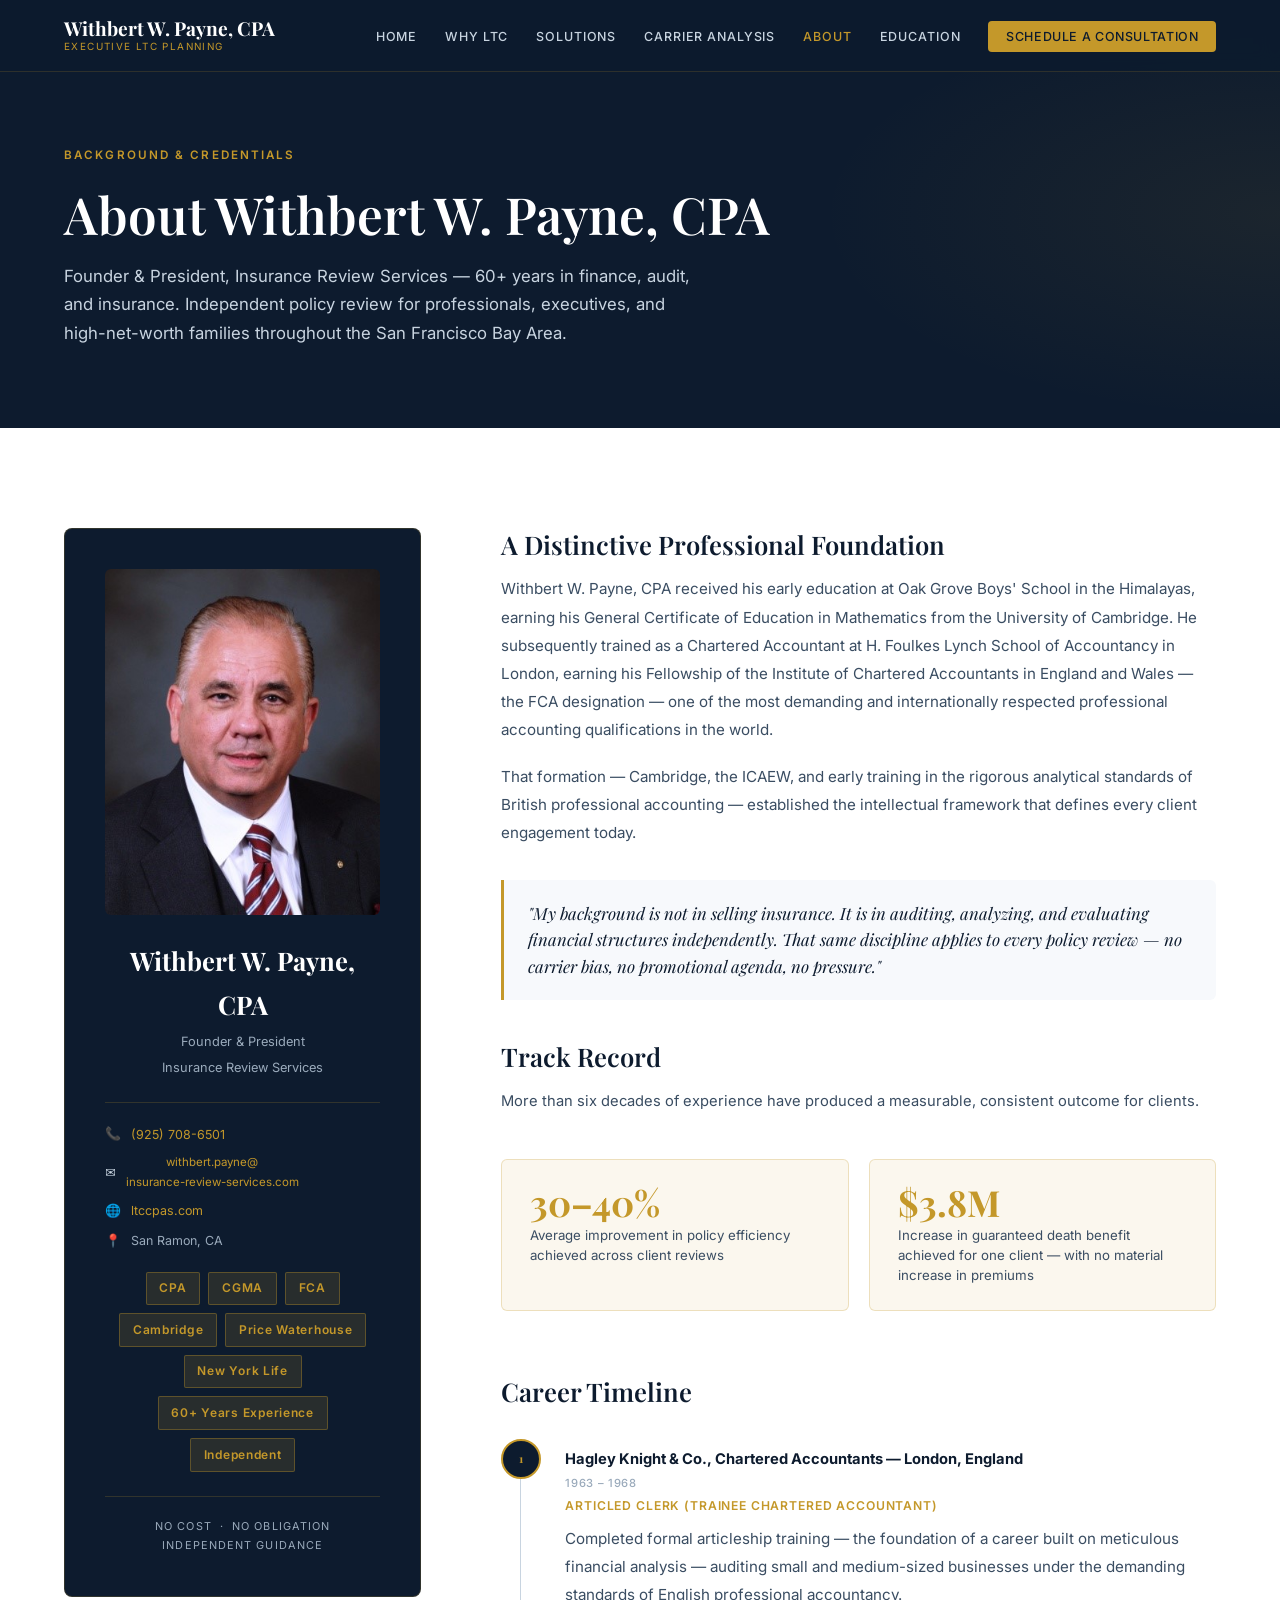
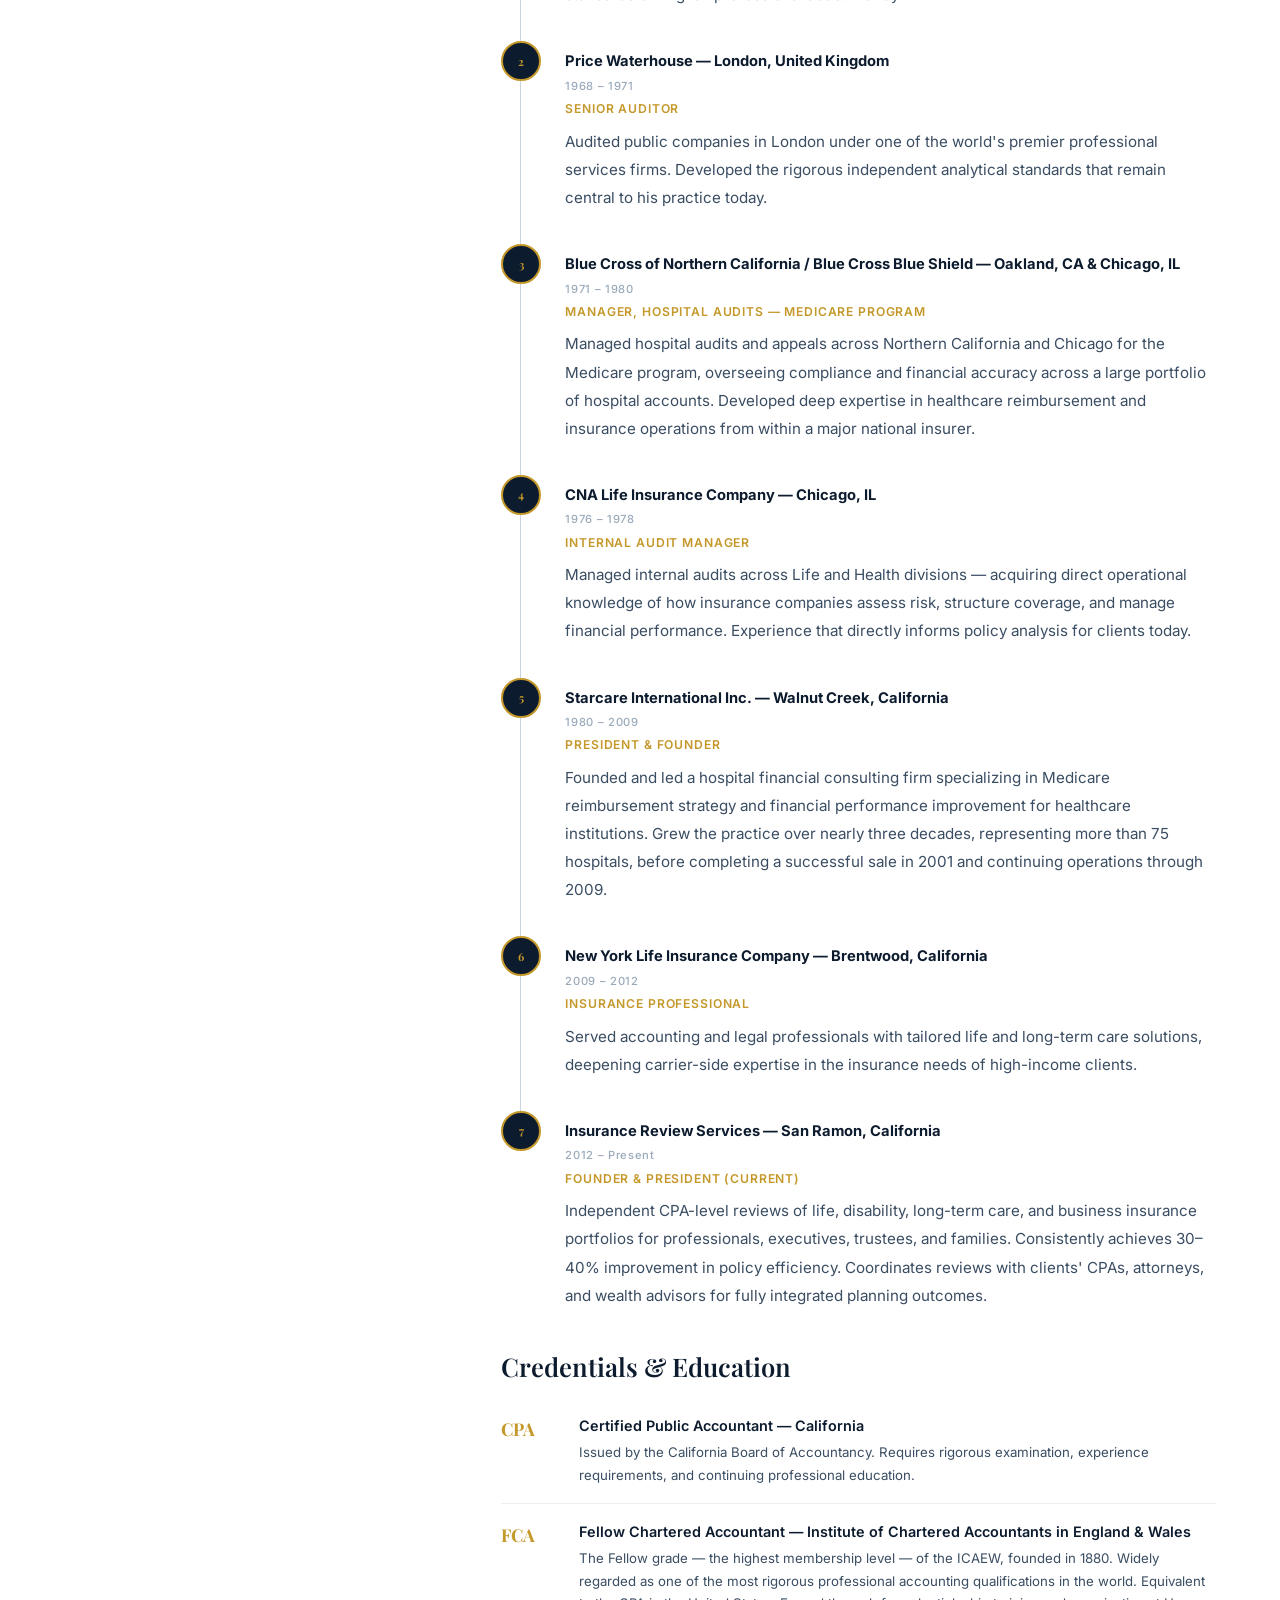
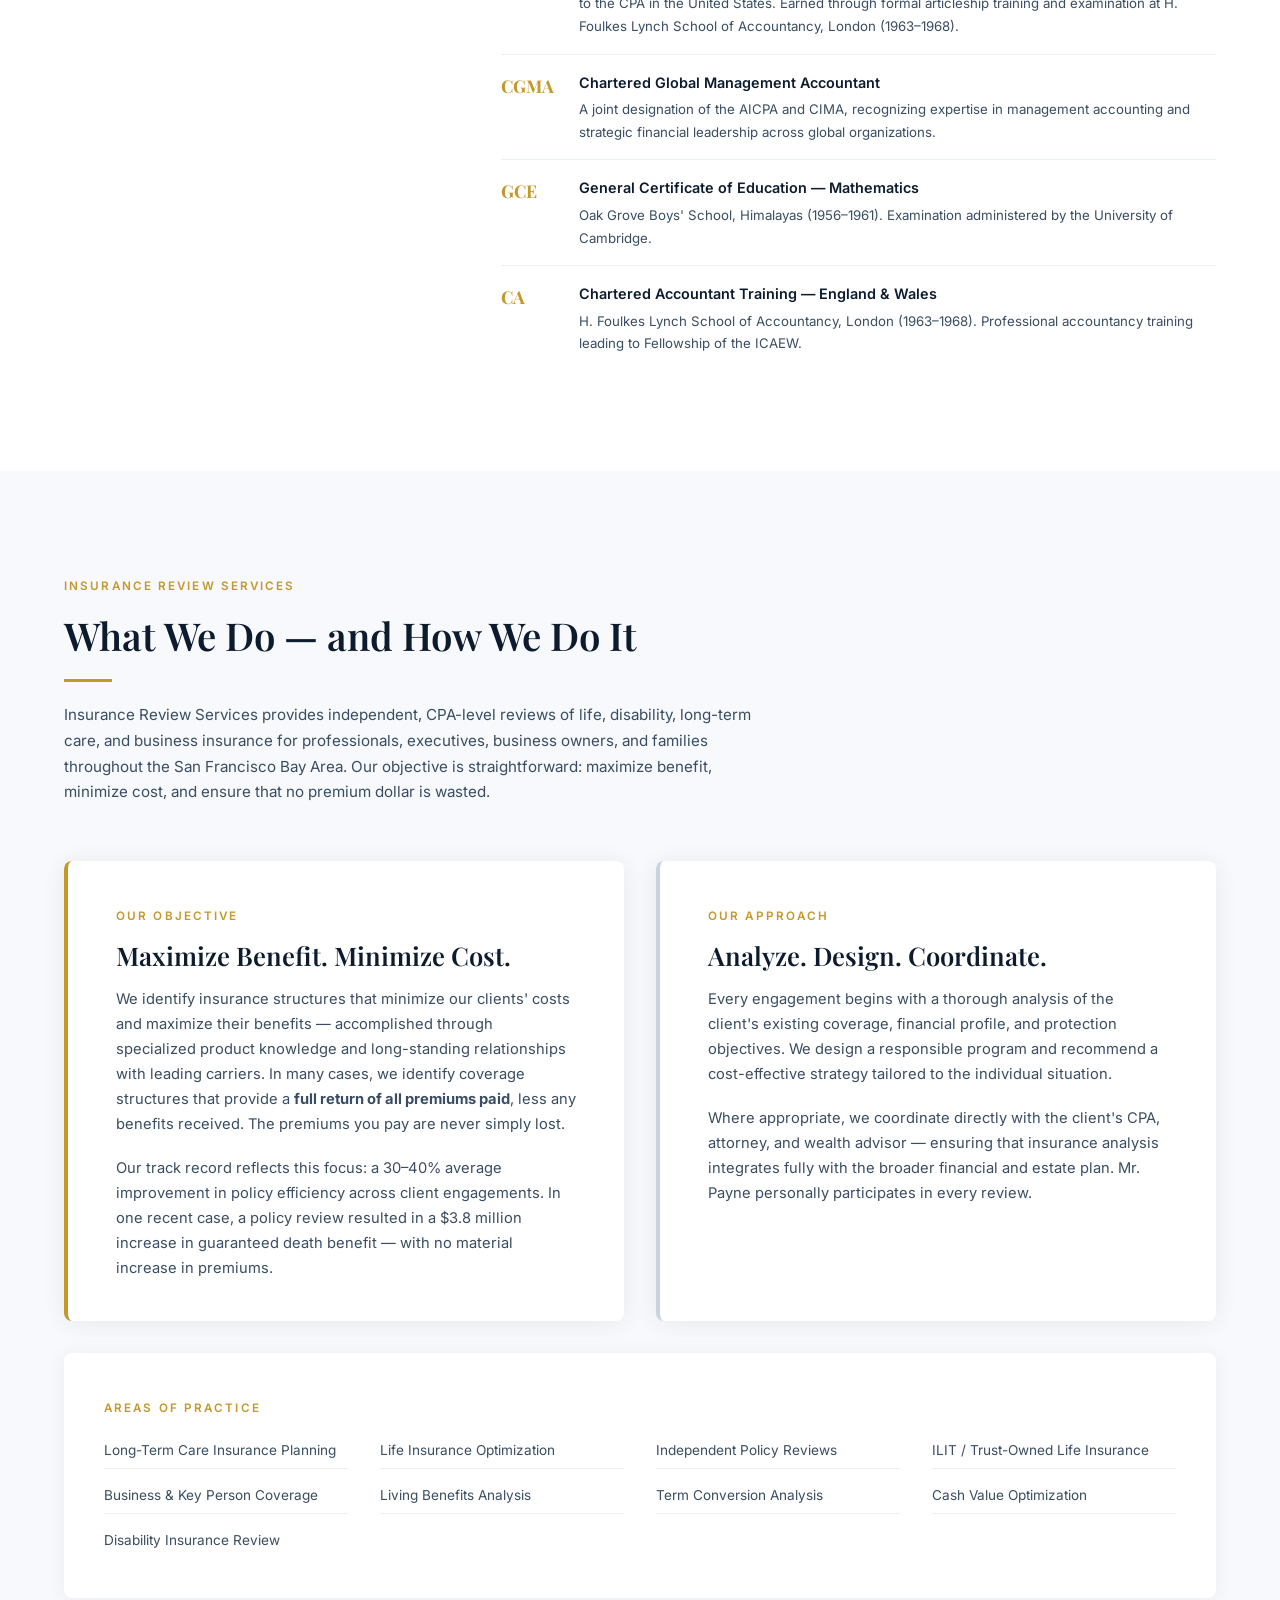
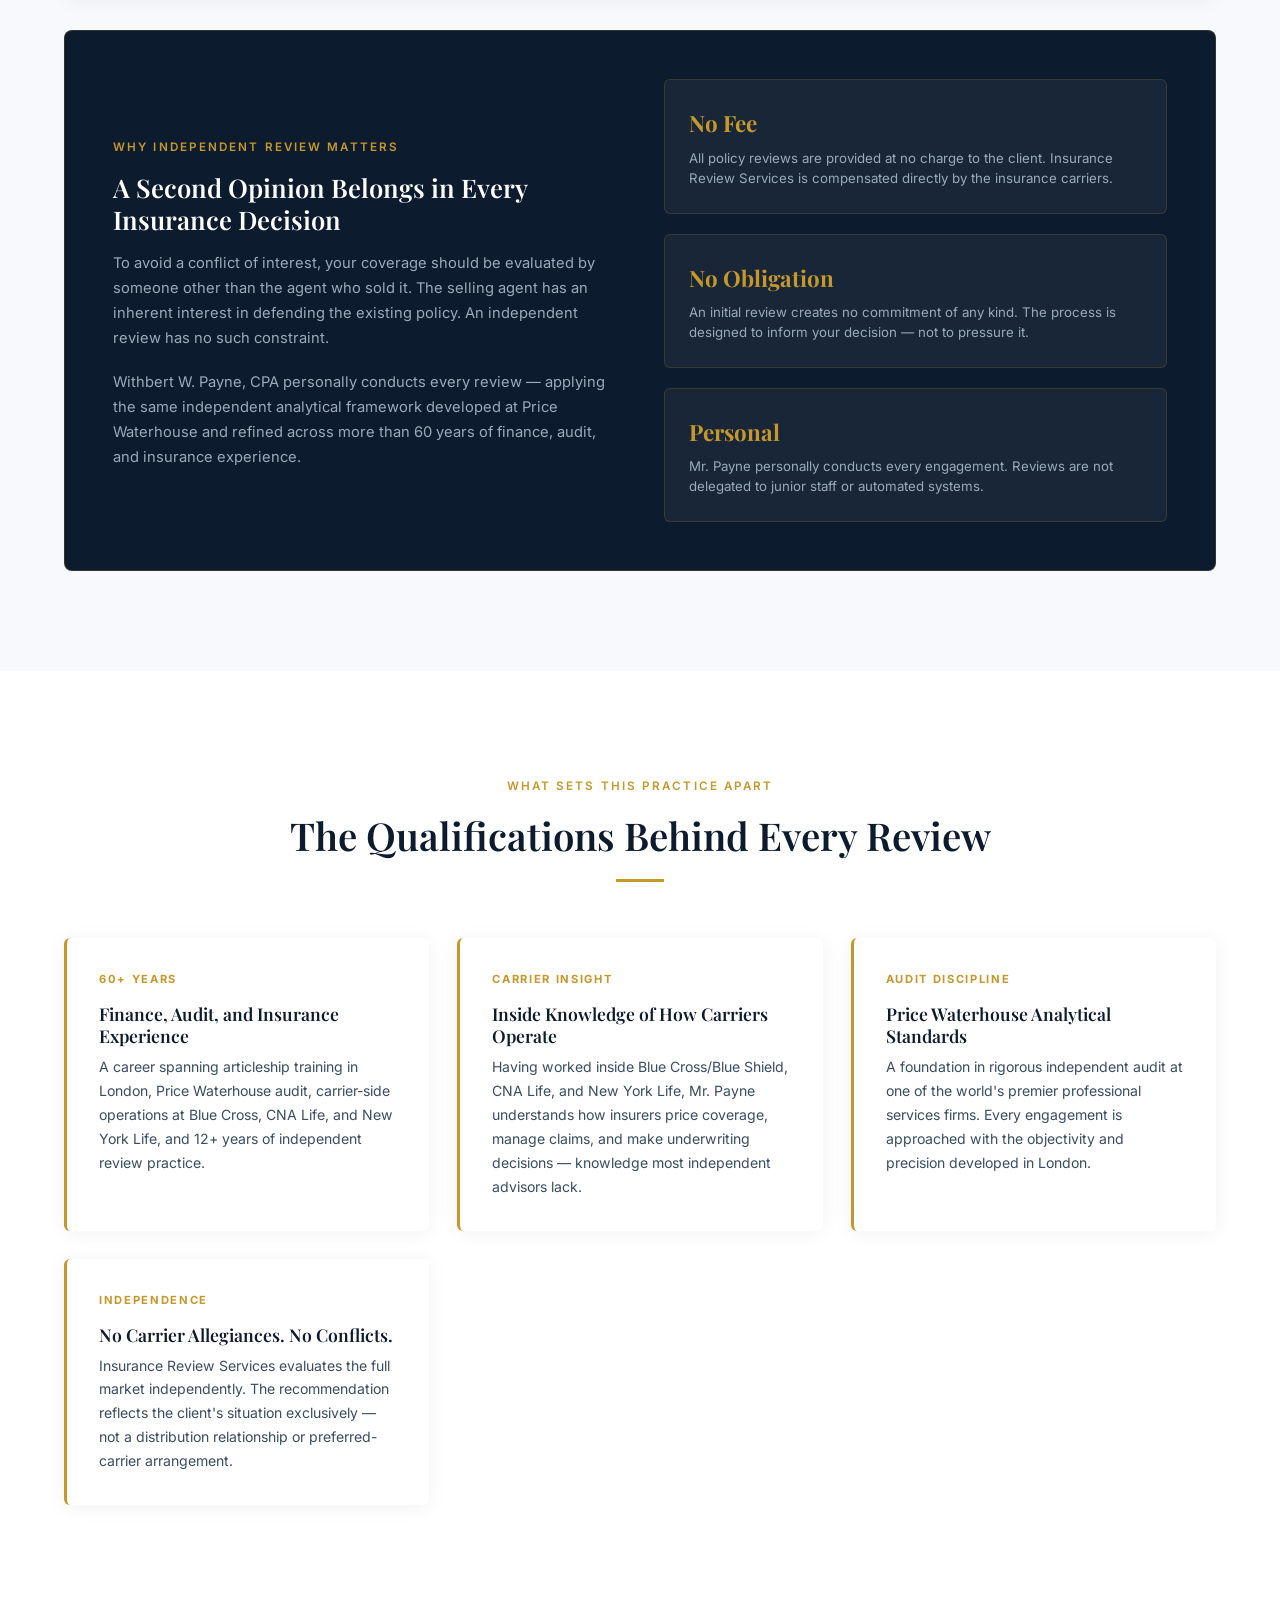
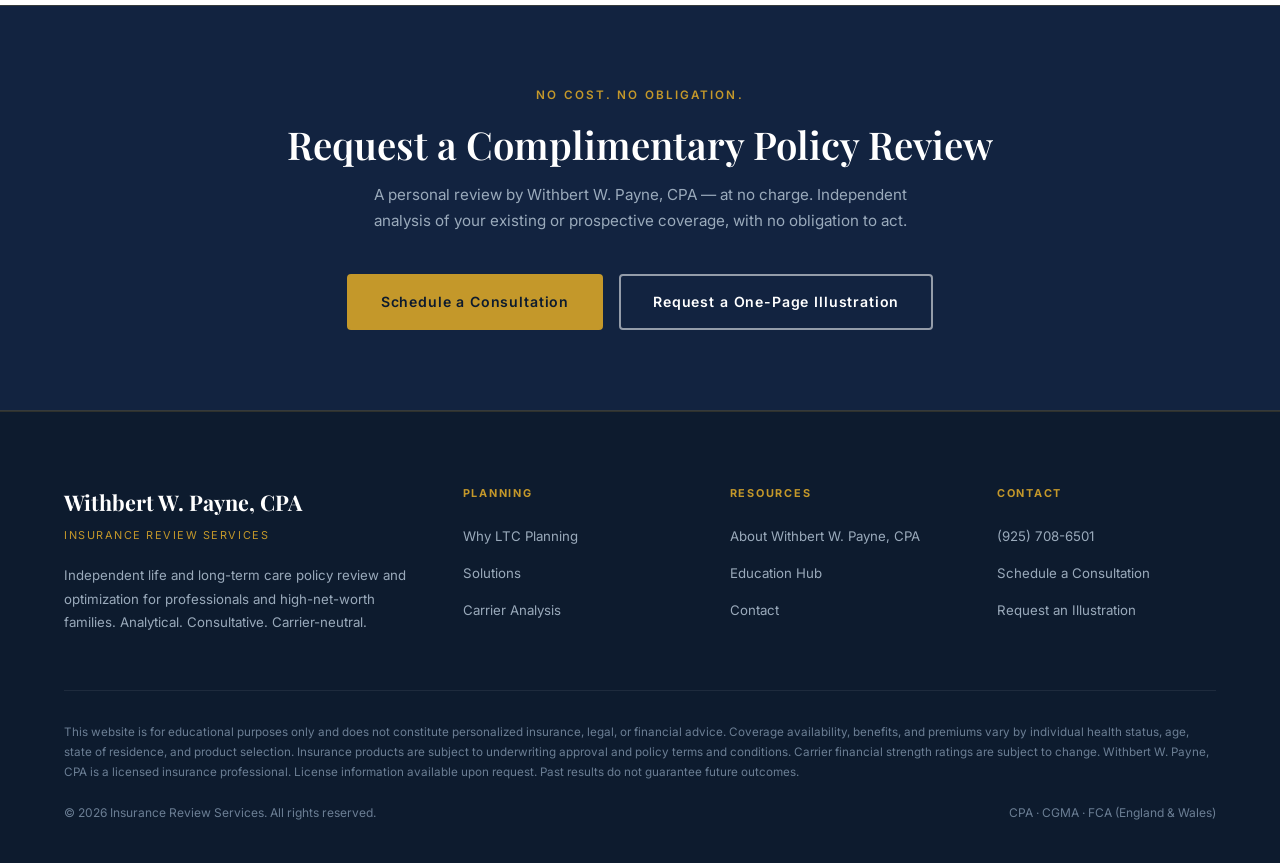
==== about.html @ c283631d "Expand About page with full career details, track record, and contact info Adds: Hagley Knight artic" ====
<!DOCTYPE html>
<html lang="en">
<head>
  <meta charset="UTF-8">
  <meta name="viewport" content="width=device-width, initial-scale=1.0">
  <title>About Withbert W. Payne, CPA | Insurance Review Services</title>
  <meta name="description" content="60+ years in finance, audit, and insurance. CPA, FCA, CGMA. Founder of Insurance Review Services — independent LTC and life insurance analysis for professionals and high-net-worth families in the San Francisco Bay Area.">
  <link rel="stylesheet" href="css/style.css">
  <style>
    .timeline { display: flex; flex-direction: column; gap: 0; margin: 2rem 0; }
    .timeline-item {
      display: flex;
      gap: 1.5rem;
      padding-bottom: 2rem;
      position: relative;
    }
    .timeline-item:last-child { padding-bottom: 0; }
    .timeline-item::before {
      content: '';
      position: absolute;
      left: 19px;
      top: 40px;
      bottom: 0;
      width: 1px;
      background: var(--silver-light);
    }
    .timeline-item:last-child::before { display: none; }
    .timeline-dot {
      width: 40px;
      height: 40px;
      border-radius: 50%;
      background: var(--navy-deep);
      border: 2px solid var(--gold);
      display: flex;
      align-items: center;
      justify-content: center;
      flex-shrink: 0;
      font-size: 0.7rem;
      font-weight: 700;
      color: var(--gold);
      font-family: 'Playfair Display', serif;
    }
    .timeline-body { padding-top: 0.5rem; flex: 1; }
    .timeline-org {
      font-weight: 700;
      color: var(--navy-deep);
      font-size: 0.92rem;
      margin-bottom: 0.15rem;
    }
    .timeline-dates {
      font-size: 0.7rem;
      color: var(--silver);
      font-weight: 500;
      letter-spacing: 0.06em;
      margin-bottom: 0.2rem;
    }
    .timeline-role {
      font-size: 0.76rem;
      color: var(--gold);
      font-weight: 600;
      letter-spacing: 0.07em;
      text-transform: uppercase;
      margin-bottom: 0.5rem;
    }
    .timeline-desc { font-size: 0.87rem; color: var(--text-mid); line-height: 1.65; margin: 0; }
    .service-block {
      background: var(--white);
      border-radius: 8px;
      padding: 2.5rem 3rem;
      box-shadow: 0 2px 24px rgba(13,27,46,0.07);
      border-left: 4px solid var(--gold);
    }
    .service-block h3 { margin-bottom: 1rem; }
    .service-block p { font-size: 0.92rem; color: var(--text-mid); }
    .contact-item {
      display: flex;
      align-items: center;
      gap: 0.625rem;
      font-size: 0.78rem;
      color: var(--silver-light);
      margin-bottom: 0.5rem;
    }
    .contact-item a { color: var(--gold); transition: color 0.2s; }
    .contact-item a:hover { color: var(--gold-light); }
    .contact-item-icon { font-size: 0.8rem; flex-shrink: 0; }
    .proof-block {
      background: rgba(196,152,42,0.08);
      border: 1px solid rgba(196,152,42,0.25);
      border-radius: 6px;
      padding: 1.5rem 1.75rem;
      margin: 1.5rem 0;
    }
    .proof-block__number {
      font-family: 'Playfair Display', serif;
      font-size: 2.25rem;
      font-weight: 700;
      color: var(--gold);
      line-height: 1;
      margin-bottom: 0.35rem;
    }
    .proof-block__label {
      font-size: 0.83rem;
      color: var(--text-mid);
      line-height: 1.5;
    }
  </style>
</head>
<body>

<nav class="nav">
  <a href="index.html" class="nav__brand">
    <span class="nav__name">Withbert W. Payne, CPA</span>
    <span class="nav__tagline">Executive LTC Planning</span>
  </a>
  <ul class="nav__links">
    <li><a href="index.html">Home</a></li>
    <li><a href="why-ltc.html">Why LTC</a></li>
    <li><a href="solutions.html">Solutions</a></li>
    <li><a href="carrier-comparison.html">Carrier Analysis</a></li>
    <li><a href="about.html">About</a></li>
    <li><a href="education.html">Education</a></li>
    <li><a href="contact.html" class="nav__cta">Schedule a Consultation</a></li>
  </ul>
  <button class="nav__toggle" aria-label="Open menu">
    <span></span><span></span><span></span>
  </button>
</nav>

<section class="page-hero">
  <div class="container">
    <div class="eyebrow">Background &amp; Credentials</div>
    <h1>About Withbert W. Payne, CPA</h1>
    <p>Founder &amp; President, Insurance Review Services — 60+ years in finance, audit, and insurance. Independent policy review for professionals, executives, and high-net-worth families throughout the San Francisco Bay Area.</p>
  </div>
</section>

<!-- MAIN BIO SECTION -->
<section class="section">
  <div class="container">
    <div class="about-grid">

      <!-- Sidebar -->
      <div class="about-sidebar">
        <div class="about-sidebar__card">
          <img src="images/bert-payne.jpg" alt="Withbert W. Payne, CPA" style="width:100%;border-radius:6px;margin-bottom:1.5rem;display:block;">
          <div class="about-sidebar__name">Withbert W. Payne, CPA</div>
          <div class="about-sidebar__title" style="margin-bottom:0.25rem;">Founder &amp; President</div>
          <div class="about-sidebar__title" style="margin-bottom:1.5rem;">Insurance Review Services</div>

          <div style="border-top:1px solid rgba(196,152,42,0.2);padding-top:1.25rem;margin-bottom:1.25rem;">
            <div class="contact-item">
              <span class="contact-item-icon">&#128222;</span>
              <a href="tel:9257086501">(925) 708-6501</a>
            </div>
            <div class="contact-item">
              <span class="contact-item-icon">&#9993;</span>
              <a href="mailto:withbert.payne@insurance-review-services.com" style="font-size:0.72rem;">withbert.payne@<br>insurance-review-services.com</a>
            </div>
            <div class="contact-item">
              <span class="contact-item-icon">&#127760;</span>
              <a href="http://www.ltccpas.com" target="_blank" rel="noopener">ltccpas.com</a>
            </div>
            <div class="contact-item">
              <span class="contact-item-icon">&#128205;</span>
              <span style="color:var(--silver);">San Ramon, CA</span>
            </div>
          </div>

          <div class="cred-tags">
            <span class="cred-tag">CPA</span>
            <span class="cred-tag">CGMA</span>
            <span class="cred-tag">FCA</span>
            <span class="cred-tag">Cambridge</span>
            <span class="cred-tag">Price Waterhouse</span>
            <span class="cred-tag">New York Life</span>
            <span class="cred-tag">60+ Years Experience</span>
            <span class="cred-tag">Independent</span>
          </div>

          <div style="border-top:1px solid rgba(196,152,42,0.2);margin-top:1.5rem;padding-top:1.25rem;text-align:center;">
            <div style="font-size:0.68rem;letter-spacing:0.1em;text-transform:uppercase;color:var(--silver);line-height:1.8;">
              No Cost &nbsp;&middot;&nbsp; No Obligation<br>Independent Guidance
            </div>
          </div>
        </div>
      </div>

      <!-- Main Content -->
      <div class="about-content">

        <h3>A Distinctive Professional Foundation</h3>
        <p>
          Withbert W. Payne, CPA received his early education at Oak Grove Boys' School in the Himalayas, earning his General Certificate of Education in Mathematics from the University of Cambridge. He subsequently trained as a Chartered Accountant at H. Foulkes Lynch School of Accountancy in London, earning his Fellowship of the Institute of Chartered Accountants in England and Wales — the FCA designation — one of the most demanding and internationally respected professional accounting qualifications in the world.
        </p>
        <p>
          That formation — Cambridge, the ICAEW, and early training in the rigorous analytical standards of British professional accounting — established the intellectual framework that defines every client engagement today.
        </p>

        <div class="about-highlight">
          "My background is not in selling insurance. It is in auditing, analyzing, and evaluating financial structures independently. That same discipline applies to every policy review — no carrier bias, no promotional agenda, no pressure."
        </div>

        <h3 style="margin-top:2.5rem;">Track Record</h3>
        <p style="color:var(--text-mid);font-size:0.92rem;">More than six decades of experience have produced a measurable, consistent outcome for clients.</p>
        <div style="display:grid;grid-template-columns:1fr 1fr;gap:1.25rem;margin:1.25rem 0 2rem;">
          <div class="proof-block">
            <div class="proof-block__number">30–40%</div>
            <div class="proof-block__label">Average improvement in policy efficiency achieved across client reviews</div>
          </div>
          <div class="proof-block">
            <div class="proof-block__number">$3.8M</div>
            <div class="proof-block__label">Increase in guaranteed death benefit achieved for one client — with no material increase in premiums</div>
          </div>
        </div>

        <h3>Career Timeline</h3>
        <div class="timeline">

          <div class="timeline-item">
            <div class="timeline-dot">1</div>
            <div class="timeline-body">
              <div class="timeline-org">Hagley Knight &amp; Co., Chartered Accountants — London, England</div>
              <div class="timeline-dates">1963 – 1968</div>
              <div class="timeline-role">Articled Clerk (Trainee Chartered Accountant)</div>
              <p class="timeline-desc">Completed formal articleship training — the foundation of a career built on meticulous financial analysis — auditing small and medium-sized businesses under the demanding standards of English professional accountancy.</p>
            </div>
          </div>

          <div class="timeline-item">
            <div class="timeline-dot">2</div>
            <div class="timeline-body">
              <div class="timeline-org">Price Waterhouse — London, United Kingdom</div>
              <div class="timeline-dates">1968 – 1971</div>
              <div class="timeline-role">Senior Auditor</div>
              <p class="timeline-desc">Audited public companies in London under one of the world's premier professional services firms. Developed the rigorous independent analytical standards that remain central to his practice today.</p>
            </div>
          </div>

          <div class="timeline-item">
            <div class="timeline-dot">3</div>
            <div class="timeline-body">
              <div class="timeline-org">Blue Cross of Northern California / Blue Cross Blue Shield — Oakland, CA &amp; Chicago, IL</div>
              <div class="timeline-dates">1971 – 1980</div>
              <div class="timeline-role">Manager, Hospital Audits — Medicare Program</div>
              <p class="timeline-desc">Managed hospital audits and appeals across Northern California and Chicago for the Medicare program, overseeing compliance and financial accuracy across a large portfolio of hospital accounts. Developed deep expertise in healthcare reimbursement and insurance operations from within a major national insurer.</p>
            </div>
          </div>

          <div class="timeline-item">
            <div class="timeline-dot">4</div>
            <div class="timeline-body">
              <div class="timeline-org">CNA Life Insurance Company — Chicago, IL</div>
              <div class="timeline-dates">1976 – 1978</div>
              <div class="timeline-role">Internal Audit Manager</div>
              <p class="timeline-desc">Managed internal audits across Life and Health divisions — acquiring direct operational knowledge of how insurance companies assess risk, structure coverage, and manage financial performance. Experience that directly informs policy analysis for clients today.</p>
            </div>
          </div>

          <div class="timeline-item">
            <div class="timeline-dot">5</div>
            <div class="timeline-body">
              <div class="timeline-org">Starcare International Inc. — Walnut Creek, California</div>
              <div class="timeline-dates">1980 – 2009</div>
              <div class="timeline-role">President &amp; Founder</div>
              <p class="timeline-desc">Founded and led a hospital financial consulting firm specializing in Medicare reimbursement strategy and financial performance improvement for healthcare institutions. Grew the practice over nearly three decades, representing more than 75 hospitals, before completing a successful sale in 2001 and continuing operations through 2009.</p>
            </div>
          </div>

          <div class="timeline-item">
            <div class="timeline-dot">6</div>
            <div class="timeline-body">
              <div class="timeline-org">New York Life Insurance Company — Brentwood, California</div>
              <div class="timeline-dates">2009 – 2012</div>
              <div class="timeline-role">Insurance Professional</div>
              <p class="timeline-desc">Served accounting and legal professionals with tailored life and long-term care solutions, deepening carrier-side expertise in the insurance needs of high-income clients.</p>
            </div>
          </div>

          <div class="timeline-item">
            <div class="timeline-dot">7</div>
            <div class="timeline-body">
              <div class="timeline-org">Insurance Review Services — San Ramon, California</div>
              <div class="timeline-dates">2012 – Present</div>
              <div class="timeline-role">Founder &amp; President (Current)</div>
              <p class="timeline-desc">Independent CPA-level reviews of life, disability, long-term care, and business insurance portfolios for professionals, executives, trustees, and families. Consistently achieves 30–40% improvement in policy efficiency. Coordinates reviews with clients' CPAs, attorneys, and wealth advisors for fully integrated planning outcomes.</p>
            </div>
          </div>

        </div>

        <h3>Credentials &amp; Education</h3>
        <ul style="list-style:none;display:flex;flex-direction:column;gap:0;">
          <li style="display:flex;align-items:flex-start;gap:1.25rem;padding:1rem 0;border-bottom:1px solid var(--silver-pale);">
            <span style="font-family:'Playfair Display',serif;font-size:1.1rem;font-weight:700;color:var(--gold);min-width:58px;">CPA</span>
            <div>
              <div style="font-weight:600;color:var(--navy-deep);font-size:0.9rem;margin-bottom:0.2rem;">Certified Public Accountant — California</div>
              <div style="font-size:0.83rem;color:var(--text-mid);">Issued by the California Board of Accountancy. Requires rigorous examination, experience requirements, and continuing professional education.</div>
            </div>
          </li>
          <li style="display:flex;align-items:flex-start;gap:1.25rem;padding:1rem 0;border-bottom:1px solid var(--silver-pale);">
            <span style="font-family:'Playfair Display',serif;font-size:1.1rem;font-weight:700;color:var(--gold);min-width:58px;">FCA</span>
            <div>
              <div style="font-weight:600;color:var(--navy-deep);font-size:0.9rem;margin-bottom:0.2rem;">Fellow Chartered Accountant — Institute of Chartered Accountants in England &amp; Wales</div>
              <div style="font-size:0.83rem;color:var(--text-mid);">The Fellow grade — the highest membership level — of the ICAEW, founded in 1880. Widely regarded as one of the most rigorous professional accounting qualifications in the world. Equivalent to the CPA in the United States. Earned through formal articleship training and examination at H. Foulkes Lynch School of Accountancy, London (1963–1968).</div>
            </div>
          </li>
          <li style="display:flex;align-items:flex-start;gap:1.25rem;padding:1rem 0;border-bottom:1px solid var(--silver-pale);">
            <span style="font-family:'Playfair Display',serif;font-size:1.1rem;font-weight:700;color:var(--gold);min-width:58px;">CGMA</span>
            <div>
              <div style="font-weight:600;color:var(--navy-deep);font-size:0.9rem;margin-bottom:0.2rem;">Chartered Global Management Accountant</div>
              <div style="font-size:0.83rem;color:var(--text-mid);">A joint designation of the AICPA and CIMA, recognizing expertise in management accounting and strategic financial leadership across global organizations.</div>
            </div>
          </li>
          <li style="display:flex;align-items:flex-start;gap:1.25rem;padding:1rem 0;border-bottom:1px solid var(--silver-pale);">
            <span style="font-family:'Playfair Display',serif;font-size:1.1rem;font-weight:700;color:var(--gold);min-width:58px;">GCE</span>
            <div>
              <div style="font-weight:600;color:var(--navy-deep);font-size:0.9rem;margin-bottom:0.2rem;">General Certificate of Education — Mathematics</div>
              <div style="font-size:0.83rem;color:var(--text-mid);">Oak Grove Boys' School, Himalayas (1956–1961). Examination administered by the University of Cambridge.</div>
            </div>
          </li>
          <li style="display:flex;align-items:flex-start;gap:1.25rem;padding:1rem 0;">
            <span style="font-family:'Playfair Display',serif;font-size:1.1rem;font-weight:700;color:var(--gold);min-width:58px;">CA</span>
            <div>
              <div style="font-weight:600;color:var(--navy-deep);font-size:0.9rem;margin-bottom:0.2rem;">Chartered Accountant Training — England &amp; Wales</div>
              <div style="font-size:0.83rem;color:var(--text-mid);">H. Foulkes Lynch School of Accountancy, London (1963–1968). Professional accountancy training leading to Fellowship of the ICAEW.</div>
            </div>
          </li>
        </ul>

      </div>
    </div>
  </div>
</section>

<!-- ABOUT INSURANCE REVIEW SERVICES -->
<section class="section section--pale">
  <div class="container">
    <div class="section-header">
      <div class="eyebrow">Insurance Review Services</div>
      <h2>What We Do — and How We Do It</h2>
      <div class="divider"></div>
      <p style="margin-top:1.25rem;max-width:700px;color:var(--text-mid);font-size:0.95rem;">
        Insurance Review Services provides independent, CPA-level reviews of life, disability, long-term care, and business insurance for professionals, executives, business owners, and families throughout the San Francisco Bay Area. Our objective is straightforward: maximize benefit, minimize cost, and ensure that no premium dollar is wasted.
      </p>
    </div>

    <div style="display:grid;grid-template-columns:1fr 1fr;gap:2rem;margin-bottom:2rem;">
      <div class="service-block">
        <div class="eyebrow" style="margin-bottom:0.75rem;">Our Objective</div>
        <h3>Maximize Benefit. Minimize Cost.</h3>
        <p>
          We identify insurance structures that minimize our clients' costs and maximize their benefits — accomplished through specialized product knowledge and long-standing relationships with leading carriers. In many cases, we identify coverage structures that provide a <strong>full return of all premiums paid</strong>, less any benefits received. The premiums you pay are never simply lost.
        </p>
        <p>
          Our track record reflects this focus: a 30–40% average improvement in policy efficiency across client engagements. In one recent case, a policy review resulted in a $3.8 million increase in guaranteed death benefit — with no material increase in premiums.
        </p>
      </div>
      <div class="service-block" style="border-left-color:var(--silver-light);">
        <div class="eyebrow" style="margin-bottom:0.75rem;">Our Approach</div>
        <h3>Analyze. Design. Coordinate.</h3>
        <p>
          Every engagement begins with a thorough analysis of the client's existing coverage, financial profile, and protection objectives. We design a responsible program and recommend a cost-effective strategy tailored to the individual situation.
        </p>
        <p>
          Where appropriate, we coordinate directly with the client's CPA, attorney, and wealth advisor — ensuring that insurance analysis integrates fully with the broader financial and estate plan. Mr. Payne personally participates in every review.
        </p>
      </div>
    </div>

    <!-- Services Scope -->
    <div style="background:var(--white);border-radius:8px;padding:2.5rem;box-shadow:0 2px 20px rgba(13,27,46,0.06);margin-bottom:2rem;">
      <div class="eyebrow" style="margin-bottom:0.875rem;">Areas of Practice</div>
      <div style="display:grid;grid-template-columns:repeat(auto-fit,minmax(220px,1fr));gap:0.5rem 2rem;">
        <div style="font-size:0.85rem;color:var(--text-mid);padding:0.4rem 0;border-bottom:1px solid var(--silver-pale);">Long-Term Care Insurance Planning</div>
        <div style="font-size:0.85rem;color:var(--text-mid);padding:0.4rem 0;border-bottom:1px solid var(--silver-pale);">Life Insurance Optimization</div>
        <div style="font-size:0.85rem;color:var(--text-mid);padding:0.4rem 0;border-bottom:1px solid var(--silver-pale);">Independent Policy Reviews</div>
        <div style="font-size:0.85rem;color:var(--text-mid);padding:0.4rem 0;border-bottom:1px solid var(--silver-pale);">ILIT / Trust-Owned Life Insurance</div>
        <div style="font-size:0.85rem;color:var(--text-mid);padding:0.4rem 0;border-bottom:1px solid var(--silver-pale);">Business &amp; Key Person Coverage</div>
        <div style="font-size:0.85rem;color:var(--text-mid);padding:0.4rem 0;border-bottom:1px solid var(--silver-pale);">Living Benefits Analysis</div>
        <div style="font-size:0.85rem;color:var(--text-mid);padding:0.4rem 0;border-bottom:1px solid var(--silver-pale);">Term Conversion Analysis</div>
        <div style="font-size:0.85rem;color:var(--text-mid);padding:0.4rem 0;border-bottom:1px solid var(--silver-pale);">Cash Value Optimization</div>
        <div style="font-size:0.85rem;color:var(--text-mid);padding:0.4rem 0;">Disability Insurance Review</div>
      </div>
    </div>

    <div style="background:var(--navy-deep);border-radius:8px;padding:3rem;border:1px solid rgba(196,152,42,0.2);">
      <div style="display:grid;grid-template-columns:1fr 1fr;gap:3rem;align-items:center;">
        <div>
          <div class="eyebrow" style="margin-bottom:0.875rem;">Why Independent Review Matters</div>
          <h3 style="color:var(--white);margin-bottom:1rem;">A Second Opinion Belongs in Every Insurance Decision</h3>
          <p style="color:var(--silver);font-size:0.92rem;">
            To avoid a conflict of interest, your coverage should be evaluated by someone other than the agent who sold it. The selling agent has an inherent interest in defending the existing policy. An independent review has no such constraint.
          </p>
          <p style="color:var(--silver);font-size:0.92rem;">
            Withbert W. Payne, CPA personally conducts every review — applying the same independent analytical framework developed at Price Waterhouse and refined across more than 60 years of finance, audit, and insurance experience.
          </p>
        </div>
        <div style="display:flex;flex-direction:column;gap:1.25rem;">
          <div style="background:rgba(255,255,255,0.05);border:1px solid rgba(196,152,42,0.18);border-radius:6px;padding:1.5rem;">
            <div style="font-family:'Playfair Display',serif;font-size:1.4rem;font-weight:700;color:var(--gold);margin-bottom:0.4rem;">No Fee</div>
            <div style="font-size:0.83rem;color:var(--silver);line-height:1.5;">All policy reviews are provided at no charge to the client. Insurance Review Services is compensated directly by the insurance carriers.</div>
          </div>
          <div style="background:rgba(255,255,255,0.05);border:1px solid rgba(196,152,42,0.18);border-radius:6px;padding:1.5rem;">
            <div style="font-family:'Playfair Display',serif;font-size:1.4rem;font-weight:700;color:var(--gold);margin-bottom:0.4rem;">No Obligation</div>
            <div style="font-size:0.83rem;color:var(--silver);line-height:1.5;">An initial review creates no commitment of any kind. The process is designed to inform your decision — not to pressure it.</div>
          </div>
          <div style="background:rgba(255,255,255,0.05);border:1px solid rgba(196,152,42,0.18);border-radius:6px;padding:1.5rem;">
            <div style="font-family:'Playfair Display',serif;font-size:1.4rem;font-weight:700;color:var(--gold);margin-bottom:0.4rem;">Personal</div>
            <div style="font-size:0.83rem;color:var(--silver);line-height:1.5;">Mr. Payne personally conducts every engagement. Reviews are not delegated to junior staff or automated systems.</div>
          </div>
        </div>
      </div>
    </div>
  </div>
</section>

<!-- DIFFERENTIATORS -->
<section class="section">
  <div class="container">
    <div class="section-header center">
      <div class="eyebrow">What Sets This Practice Apart</div>
      <h2>The Qualifications Behind Every Review</h2>
      <div class="divider center"></div>
    </div>
    <div class="points-grid">
      <div class="point-card">
        <div class="point-card__num">60+ Years</div>
        <h4>Finance, Audit, and Insurance Experience</h4>
        <p>A career spanning articleship training in London, Price Waterhouse audit, carrier-side operations at Blue Cross, CNA Life, and New York Life, and 12+ years of independent review practice.</p>
      </div>
      <div class="point-card">
        <div class="point-card__num">Carrier Insight</div>
        <h4>Inside Knowledge of How Carriers Operate</h4>
        <p>Having worked inside Blue Cross/Blue Shield, CNA Life, and New York Life, Mr. Payne understands how insurers price coverage, manage claims, and make underwriting decisions — knowledge most independent advisors lack.</p>
      </div>
      <div class="point-card">
        <div class="point-card__num">Audit Discipline</div>
        <h4>Price Waterhouse Analytical Standards</h4>
        <p>A foundation in rigorous independent audit at one of the world's premier professional services firms. Every engagement is approached with the objectivity and precision developed in London.</p>
      </div>
      <div class="point-card">
        <div class="point-card__num">Independence</div>
        <h4>No Carrier Allegiances. No Conflicts.</h4>
        <p>Insurance Review Services evaluates the full market independently. The recommendation reflects the client's situation exclusively — not a distribution relationship or preferred-carrier arrangement.</p>
      </div>
    </div>
  </div>
</section>

<section class="cta-band">
  <div class="container">
    <div class="eyebrow" style="display:block;text-align:center;">No Cost. No Obligation.</div>
    <h2>Request a Complimentary Policy Review</h2>
    <p>A personal review by Withbert W. Payne, CPA — at no charge. Independent analysis of your existing or prospective coverage, with no obligation to act.</p>
    <div class="cta-band__actions">
      <a href="contact.html" class="btn btn-primary">Schedule a Consultation</a>
      <a href="contact.html#illustration" class="btn btn-outline">Request a One-Page Illustration</a>
    </div>
  </div>
</section>

<footer class="footer">
  <div class="container">
    <div class="footer__grid">
      <div>
        <div class="footer__brand-name">Withbert W. Payne, CPA</div>
        <div class="footer__brand-tagline">Insurance Review Services</div>
        <p class="footer__bio">Independent life and long-term care policy review and optimization for professionals and high-net-worth families. Analytical. Consultative. Carrier-neutral.</p>
      </div>
      <div>
        <div class="footer__heading">Planning</div>
        <ul class="footer__links">
          <li><a href="why-ltc.html">Why LTC Planning</a></li>
          <li><a href="solutions.html">Solutions</a></li>
          <li><a href="carrier-comparison.html">Carrier Analysis</a></li>
        </ul>
      </div>
      <div>
        <div class="footer__heading">Resources</div>
        <ul class="footer__links">
          <li><a href="about.html">About Withbert W. Payne, CPA</a></li>
          <li><a href="education.html">Education Hub</a></li>
          <li><a href="contact.html">Contact</a></li>
        </ul>
      </div>
      <div>
        <div class="footer__heading">Contact</div>
        <ul class="footer__links">
          <li><a href="tel:9257086501">(925) 708-6501</a></li>
          <li><a href="contact.html">Schedule a Consultation</a></li>
          <li><a href="contact.html#illustration">Request an Illustration</a></li>
        </ul>
      </div>
    </div>
    <div class="footer__bottom">
      <p class="footer__disclaimer">
        This website is for educational purposes only and does not constitute personalized insurance, legal, or financial advice. Coverage availability, benefits, and premiums vary by individual health status, age, state of residence, and product selection. Insurance products are subject to underwriting approval and policy terms and conditions. Carrier financial strength ratings are subject to change. Withbert W. Payne, CPA is a licensed insurance professional. License information available upon request. Past results do not guarantee future outcomes.
      </p>
      <div class="footer__copyright">
        <span>&copy; 2026 Insurance Review Services. All rights reserved.</span>
        <span>CPA &middot; CGMA &middot; FCA (England &amp; Wales)</span>
      </div>
    </div>
  </div>
</footer>

<script src="js/main.js"></script>
</body>
</html>
---- css/style.css ----
@import url('https://fonts.googleapis.com/css2?family=Playfair+Display:wght@400;500;600;700&family=Inter:wght@300;400;500;600&display=swap');

/* === Variables === */
:root {
  --navy-deep:    #0D1B2E;
  --navy-dark:    #122340;
  --navy-mid:     #1A3258;
  --navy-light:   #234B7A;
  --gold:         #C4982A;
  --gold-light:   #D9B84A;
  --silver:       #9AAABB;
  --silver-light: #C8D4E0;
  --silver-pale:  #EBF0F5;
  --white:        #FFFFFF;
  --off-white:    #F7F9FC;
  --text-dark:    #0D1B2E;
  --text-mid:     #3A4D62;
  --text-light:   #6B7E94;
  --max-width:    1160px;
  --section-pad:  100px 0;
  --radius:       4px;
  --ease:         0.25s ease;
}

/* === Reset === */
*, *::before, *::after { box-sizing: border-box; margin: 0; padding: 0; }
html { font-size: 16px; scroll-behavior: smooth; }
body {
  font-family: 'Inter', system-ui, sans-serif;
  color: var(--text-dark);
  background: var(--white);
  line-height: 1.7;
  -webkit-font-smoothing: antialiased;
}
img { max-width: 100%; display: block; }
a { color: inherit; text-decoration: none; }

/* === Typography === */
h1, h2, h3, h4 {
  font-family: 'Playfair Display', Georgia, serif;
  font-weight: 600;
  line-height: 1.25;
  color: var(--navy-deep);
}
h1 { font-size: clamp(2rem, 4vw, 3.25rem); }
h2 { font-size: clamp(1.6rem, 3vw, 2.5rem); }
h3 { font-size: clamp(1.2rem, 2vw, 1.6rem); }
h4 { font-size: 1.1rem; }
p { margin-bottom: 1.25em; }
p:last-child { margin-bottom: 0; }
ul { list-style: none; }

/* === Layout === */
.container {
  width: 90%;
  max-width: var(--max-width);
  margin: 0 auto;
}
.section        { padding: var(--section-pad); }
.section--dark  { background: var(--navy-deep); color: var(--silver-light); }
.section--navy  { background: var(--navy-dark); color: var(--silver-light); }
.section--pale  { background: var(--off-white); }
.section--slate { background: var(--silver-pale); }
.section--dark h1, .section--dark h2, .section--dark h3,
.section--navy h2, .section--navy h3 { color: var(--white); }

.section-header        { margin-bottom: 3.5rem; }
.section-header.center { text-align: center; }
.eyebrow {
  display: inline-block;
  font-size: 0.73rem;
  font-weight: 600;
  letter-spacing: 0.18em;
  text-transform: uppercase;
  color: var(--gold);
  margin-bottom: 0.875rem;
}
.divider { width: 48px; height: 3px; background: var(--gold); margin-top: 1.25rem; }
.divider.center { margin: 1.25rem auto 0; }

/* === Buttons === */
.btn {
  display: inline-block;
  padding: 0.875rem 2rem;
  border-radius: var(--radius);
  font-family: 'Inter', sans-serif;
  font-size: 0.88rem;
  font-weight: 600;
  letter-spacing: 0.06em;
  cursor: pointer;
  transition: var(--ease);
  border: 2px solid transparent;
  white-space: nowrap;
}
.btn-primary {
  background: var(--gold);
  color: var(--navy-deep);
  border-color: var(--gold);
}
.btn-primary:hover {
  background: var(--gold-light);
  border-color: var(--gold-light);
  transform: translateY(-1px);
  box-shadow: 0 4px 16px rgba(196,152,42,0.35);
}
.btn-outline {
  background: transparent;
  color: var(--white);
  border-color: rgba(255,255,255,0.55);
}
.btn-outline:hover {
  background: rgba(255,255,255,0.08);
  border-color: var(--white);
  transform: translateY(-1px);
}
.btn-outline-dark {
  background: transparent;
  color: var(--navy-deep);
  border-color: var(--navy-mid);
}
.btn-outline-dark:hover {
  background: var(--navy-deep);
  color: var(--white);
  border-color: var(--navy-deep);
}

/* === Navigation === */
.nav {
  position: fixed;
  top: 0; left: 0; right: 0;
  z-index: 1000;
  height: 72px;
  padding: 0 5%;
  display: flex;
  align-items: center;
  justify-content: space-between;
  background: rgba(13, 27, 46, 0.97);
  backdrop-filter: blur(10px);
  border-bottom: 1px solid rgba(196,152,42,0.18);
}
.nav__brand { display: flex; flex-direction: column; line-height: 1; }
.nav__name {
  font-family: 'Playfair Display', serif;
  font-size: 1.2rem;
  font-weight: 700;
  color: var(--white);
}
.nav__tagline {
  font-size: 0.62rem;
  letter-spacing: 0.14em;
  text-transform: uppercase;
  color: var(--gold);
  margin-top: 3px;
}
.nav__links {
  display: flex;
  align-items: center;
  gap: 1.75rem;
}
.nav__links a {
  font-size: 0.78rem;
  font-weight: 500;
  letter-spacing: 0.07em;
  text-transform: uppercase;
  color: var(--silver-light);
  transition: color var(--ease);
}
.nav__links a:hover, .nav__links a.active { color: var(--gold); }
.nav__cta {
  background: var(--gold) !important;
  color: var(--navy-deep) !important;
  padding: 0.5rem 1.1rem;
  border-radius: var(--radius);
  letter-spacing: 0.05em !important;
}
.nav__cta:hover { background: var(--gold-light) !important; }
.nav__toggle {
  display: none;
  flex-direction: column;
  gap: 5px;
  cursor: pointer;
  padding: 4px;
  background: none;
  border: none;
}
.nav__toggle span {
  display: block;
  width: 24px; height: 2px;
  background: var(--white);
  border-radius: 2px;
  transition: var(--ease);
}

/* === Hero === */
.hero {
  min-height: 100vh;
  display: flex;
  align-items: center;
  background: var(--navy-deep);
  padding: 120px 0 80px;
  position: relative;
  overflow: hidden;
}
.hero::before {
  content: '';
  position: absolute; inset: 0;
  background:
    radial-gradient(ellipse 60% 80% at 100% 50%, rgba(196,152,42,0.07) 0%, transparent 60%),
    radial-gradient(ellipse 50% 70% at 0% 80%, rgba(26,50,88,0.6) 0%, transparent 55%);
}
.hero__grid {
  display: grid;
  grid-template-columns: 1.1fr 0.9fr;
  gap: 5rem;
  align-items: center;
  position: relative;
  z-index: 1;
}
.hero__eyebrow { color: var(--gold); }
.hero__title {
  font-size: clamp(2.25rem, 4.5vw, 3.75rem);
  color: var(--white);
  line-height: 1.15;
  margin-bottom: 1.25rem;
}
.hero__title em { font-style: normal; color: var(--gold); }
.hero__subtitle {
  font-size: 1.1rem;
  color: var(--silver-light);
  margin-bottom: 1.75rem;
  line-height: 1.65;
}
.hero__body {
  font-size: 0.92rem;
  color: var(--silver);
  line-height: 1.85;
  margin-bottom: 2.5rem;
}
.hero__actions { display: flex; gap: 1rem; flex-wrap: wrap; }
.hero__panel {
  background: rgba(255,255,255,0.04);
  border: 1px solid rgba(196,152,42,0.22);
  border-radius: 8px;
  padding: 2.5rem;
}
.hero__stat {
  padding: 1.25rem 0;
  border-bottom: 1px solid rgba(255,255,255,0.07);
}
.hero__stat:last-child { border-bottom: none; padding-bottom: 0; }
.hero__stat:first-child { padding-top: 0; }
.hero__stat-number {
  font-family: 'Playfair Display', serif;
  font-size: 2.25rem;
  font-weight: 700;
  color: var(--gold);
  line-height: 1;
  margin-bottom: 0.4rem;
}
.hero__stat-label { font-size: 0.8rem; color: var(--silver); line-height: 1.45; }

/* === Credentials Bar === */
.credentials-bar {
  background: var(--navy-deep);
  padding: 3.5rem 0;
  border-top: 1px solid rgba(196,152,42,0.25);
  border-bottom: 1px solid rgba(196,152,42,0.25);
}
.credentials-grid {
  display: flex;
  justify-content: center;
  align-items: center;
  gap: 4rem;
  flex-wrap: wrap;
}
.credential { text-align: center; }
.credential__abbr {
  font-family: 'Playfair Display', serif;
  font-size: 1.75rem;
  font-weight: 700;
  color: var(--gold);
  line-height: 1;
  margin-bottom: 0.4rem;
}
.credential__name {
  font-size: 0.7rem;
  letter-spacing: 0.1em;
  text-transform: uppercase;
  color: var(--silver);
  max-width: 130px;
  line-height: 1.45;
}
.credential-sep { width: 1px; height: 48px; background: rgba(196,152,42,0.25); }

/* === Point Cards === */
.points-grid {
  display: grid;
  grid-template-columns: repeat(auto-fit, minmax(290px, 1fr));
  gap: 1.75rem;
}
.point-card {
  padding: 2rem;
  border-radius: 6px;
  border-left: 3px solid var(--gold);
  background: var(--white);
  box-shadow: 0 2px 20px rgba(13,27,46,0.06);
  transition: transform var(--ease), box-shadow var(--ease);
}
.point-card:hover {
  transform: translateY(-2px);
  box-shadow: 0 8px 32px rgba(13,27,46,0.11);
}
.point-card__num {
  font-size: 0.7rem;
  font-weight: 700;
  letter-spacing: 0.15em;
  text-transform: uppercase;
  color: var(--gold);
  margin-bottom: 0.875rem;
}
.point-card h4 { margin-bottom: 0.5rem; }
.point-card p { font-size: 0.88rem; color: var(--text-mid); margin: 0; }

/* === Solutions === */
.solutions-grid {
  display: grid;
  grid-template-columns: repeat(auto-fit, minmax(300px, 1fr));
  gap: 1.75rem;
}
.solution-card {
  background: var(--white);
  border-radius: 6px;
  padding: 2.25rem;
  box-shadow: 0 2px 24px rgba(13,27,46,0.07);
  transition: transform var(--ease), box-shadow var(--ease), border-top-color var(--ease);
  border-top: 3px solid transparent;
}
.solution-card:hover {
  border-top-color: var(--gold);
  transform: translateY(-3px);
  box-shadow: 0 12px 40px rgba(13,27,46,0.13);
}
.solution-card__num {
  font-size: 0.68rem;
  font-weight: 700;
  letter-spacing: 0.15em;
  text-transform: uppercase;
  color: var(--silver);
  margin-bottom: 1rem;
}
.solution-card h3 { margin-bottom: 0.875rem; font-size: 1.25rem; }
.solution-card p { font-size: 0.88rem; color: var(--text-mid); margin: 0; }

/* === Comparison Table === */
.table-wrapper {
  overflow-x: auto;
  border-radius: 6px;
  box-shadow: 0 2px 24px rgba(13,27,46,0.1);
}
.comparison-table {
  width: 100%;
  border-collapse: collapse;
  background: var(--white);
  font-size: 0.83rem;
}
.comparison-table th {
  background: var(--navy-deep);
  color: var(--white);
  padding: 1rem 1.25rem;
  text-align: center;
  font-family: 'Inter', sans-serif;
  font-size: 0.72rem;
  font-weight: 600;
  letter-spacing: 0.08em;
  text-transform: uppercase;
  white-space: nowrap;
}
.comparison-table th:first-child { text-align: left; min-width: 200px; }
.th-feature { text-align: left !important; }
.col-rec { background: rgba(196,152,42,0.14) !important; }
.th-rec { border-top: 3px solid var(--gold); }
.comparison-table td {
  padding: 0.875rem 1.25rem;
  border-bottom: 1px solid var(--silver-pale);
  text-align: center;
  vertical-align: middle;
}
.comparison-table td:first-child {
  text-align: left;
  font-weight: 500;
  background: var(--off-white);
  white-space: nowrap;
}
.comparison-table td.col-rec { background: rgba(196,152,42,0.05); }
.comparison-table tr:hover td { background: rgba(196,152,42,0.03); }
.comparison-table tr:hover td:first-child { background: var(--silver-pale); }
.comparison-table tr:hover td.col-rec { background: rgba(196,152,42,0.09); }
.section-row td {
  background: var(--silver-pale) !important;
  font-family: 'Inter', sans-serif;
  font-size: 0.7rem;
  font-weight: 700;
  letter-spacing: 0.14em;
  text-transform: uppercase;
  color: var(--text-mid);
  padding: 0.6rem 1.25rem !important;
}
.section-row td.col-rec { background: rgba(196,152,42,0.1) !important; }
.check   { color: #2A8C4A; font-size: 1.05rem; font-weight: 700; }
.cross   { color: #B8311E; font-size: 1rem; }
.partial { color: var(--gold); font-weight: 700; font-size: 0.95rem; }
.badge-rec {
  display: inline-flex;
  align-items: center;
  gap: 0.3rem;
  background: var(--gold);
  color: var(--navy-deep);
  font-size: 0.6rem;
  font-weight: 700;
  letter-spacing: 0.1em;
  text-transform: uppercase;
  padding: 0.2rem 0.55rem;
  border-radius: 2px;
  margin-bottom: 0.35rem;
}
.carrier-type { font-size: 0.7rem; color: var(--silver); margin-top: 0.25rem; }
.assessment-excellent { color: #2A8C4A; font-weight: 600; }
.assessment-moderate  { color: var(--gold); font-weight: 600; }
.assessment-weak      { color: #B8311E; font-weight: 600; }

/* === About Page === */
.about-grid {
  display: grid;
  grid-template-columns: 1fr 2fr;
  gap: 5rem;
  align-items: start;
}
.about-sidebar { position: sticky; top: 92px; }
.about-sidebar__card {
  background: var(--navy-deep);
  border: 1px solid rgba(196,152,42,0.2);
  border-radius: 8px;
  padding: 2.5rem;
  text-align: center;
}
.about-sidebar__name {
  font-family: 'Playfair Display', serif;
  font-size: 1.6rem;
  font-weight: 700;
  color: var(--white);
  margin-bottom: 0.3rem;
}
.about-sidebar__title { font-size: 0.8rem; color: var(--silver); margin-bottom: 2rem; }
.cred-tags { display: flex; flex-wrap: wrap; gap: 0.5rem; justify-content: center; }
.cred-tag {
  background: rgba(196,152,42,0.15);
  border: 1px solid rgba(196,152,42,0.35);
  color: var(--gold);
  font-size: 0.75rem;
  font-weight: 600;
  padding: 0.35rem 0.8rem;
  border-radius: 2px;
  letter-spacing: 0.06em;
}
.about-content p { font-size: 0.95rem; color: var(--text-mid); line-height: 1.85; }
.about-content h3 { margin-top: 2.5rem; margin-bottom: 1rem; }
.about-content h3:first-of-type { margin-top: 0; }
.about-highlight {
  border-left: 3px solid var(--gold);
  padding: 1.25rem 1.5rem;
  background: var(--off-white);
  border-radius: 0 6px 6px 0;
  margin: 2rem 0;
  font-size: 1.05rem;
  color: var(--navy-deep);
  font-style: italic;
  font-family: 'Playfair Display', serif;
  line-height: 1.6;
}

/* === Blog Cards === */
.blog-grid {
  display: grid;
  grid-template-columns: repeat(auto-fill, minmax(340px, 1fr));
  gap: 2rem;
}
.article-card {
  background: var(--white);
  border-radius: 6px;
  overflow: hidden;
  box-shadow: 0 2px 20px rgba(13,27,46,0.07);
  transition: transform var(--ease), box-shadow var(--ease);
  display: flex;
  flex-direction: column;
}
.article-card:hover {
  transform: translateY(-3px);
  box-shadow: 0 10px 36px rgba(13,27,46,0.13);
}
.article-card__header {
  background: var(--navy-mid);
  padding: 1.5rem;
}
.article-card__category {
  font-size: 0.68rem;
  font-weight: 700;
  letter-spacing: 0.14em;
  text-transform: uppercase;
  color: var(--gold);
  margin-bottom: 0.4rem;
}
.article-card__body { padding: 1.75rem; flex: 1; display: flex; flex-direction: column; }
.article-card h3 { font-size: 1.05rem; margin-bottom: 0.75rem; }
.article-card p { font-size: 0.86rem; color: var(--text-mid); flex: 1; margin-bottom: 1.25rem; }
.read-more {
  font-size: 0.76rem;
  font-weight: 600;
  color: var(--gold);
  letter-spacing: 0.08em;
  text-transform: uppercase;
  display: inline-flex;
  align-items: center;
  gap: 0.4rem;
  transition: gap var(--ease);
}
.read-more:hover { gap: 0.7rem; }

/* === Contact Form === */
.contact-grid {
  display: grid;
  grid-template-columns: 1fr 1.6fr;
  gap: 5rem;
  align-items: start;
}
.contact-info p { font-size: 0.9rem; color: var(--text-mid); }
.contact-detail { display: flex; gap: 1rem; margin-bottom: 1.75rem; align-items: flex-start; }
.contact-detail__icon {
  width: 42px; height: 42px;
  background: var(--silver-pale);
  border-radius: 50%;
  display: flex; align-items: center; justify-content: center;
  flex-shrink: 0;
  font-size: 1rem;
}
.contact-detail__label {
  font-size: 0.72rem;
  font-weight: 700;
  letter-spacing: 0.12em;
  text-transform: uppercase;
  color: var(--silver);
  margin-bottom: 0.2rem;
}
.contact-detail__value { font-size: 0.9rem; color: var(--text-mid); }
.form {
  background: var(--white);
  padding: 3rem;
  border-radius: 8px;
  box-shadow: 0 4px 40px rgba(13,27,46,0.1);
}
.form-group { margin-bottom: 1.5rem; }
.form-group label {
  display: block;
  font-size: 0.75rem;
  font-weight: 600;
  letter-spacing: 0.1em;
  text-transform: uppercase;
  color: var(--text-mid);
  margin-bottom: 0.5rem;
}
.form-group input,
.form-group select,
.form-group textarea {
  width: 100%;
  padding: 0.875rem 1rem;
  border: 1.5px solid var(--silver-light);
  border-radius: var(--radius);
  font-family: 'Inter', sans-serif;
  font-size: 0.9rem;
  color: var(--text-dark);
  background: var(--white);
  transition: border-color var(--ease), box-shadow var(--ease);
  outline: none;
  appearance: none;
}
.form-group input:focus,
.form-group select:focus,
.form-group textarea:focus {
  border-color: var(--gold);
  box-shadow: 0 0 0 3px rgba(196,152,42,0.12);
}
.form-group textarea { resize: vertical; min-height: 110px; }
.form-row { display: grid; grid-template-columns: 1fr 1fr; gap: 1.25rem; }
.form-disclaimer { font-size: 0.76rem; color: var(--text-light); margin-top: 0.875rem; line-height: 1.55; }
.form__submit { width: 100%; padding: 1rem; font-size: 0.92rem; }
#successMessage {
  display: none;
  background: rgba(42,140,74,0.1);
  border: 1px solid rgba(42,140,74,0.3);
  color: #1E6B38;
  padding: 1rem 1.25rem;
  border-radius: var(--radius);
  font-size: 0.9rem;
  margin-top: 1rem;
  text-align: center;
}

/* === Page Hero (interior) === */
.page-hero {
  background: var(--navy-deep);
  padding: 140px 0 80px;
  position: relative;
  overflow: hidden;
}
.page-hero::before {
  content: '';
  position: absolute; inset: 0;
  background: radial-gradient(ellipse 60% 80% at 100% 50%, rgba(196,152,42,0.08) 0%, transparent 60%);
}
.page-hero .container { position: relative; z-index: 1; }
.page-hero h1 { color: var(--white); margin-bottom: 1rem; }
.page-hero p { font-size: 1.05rem; color: var(--silver-light); max-width: 640px; margin: 0; }
.page-hero .eyebrow { margin-bottom: 1rem; }

/* === CTA Band === */
.cta-band {
  background: var(--navy-dark);
  padding: 80px 0;
  text-align: center;
  border-top: 1px solid rgba(196,152,42,0.2);
  border-bottom: 1px solid rgba(196,152,42,0.2);
}
.cta-band h2 { color: var(--white); margin-bottom: 0.875rem; }
.cta-band p { color: var(--silver); max-width: 540px; margin: 0 auto 2.5rem; font-size: 0.95rem; }
.cta-band__actions { display: flex; gap: 1rem; justify-content: center; flex-wrap: wrap; }

/* === Disclaimer box === */
.disclaimer-box {
  background: var(--silver-pale);
  border-left: 3px solid var(--silver-light);
  padding: 1.25rem 1.5rem;
  border-radius: 0 6px 6px 0;
  font-size: 0.78rem;
  color: var(--text-light);
  line-height: 1.65;
  margin-top: 2.5rem;
}

/* === Footer === */
.footer {
  background: var(--navy-deep);
  padding: 4.5rem 0 2.5rem;
  border-top: 1px solid rgba(196,152,42,0.18);
}
.footer__grid {
  display: grid;
  grid-template-columns: 1.6fr 1fr 1fr 1fr;
  gap: 3rem;
  margin-bottom: 3.5rem;
}
.footer__brand-name {
  font-family: 'Playfair Display', serif;
  font-size: 1.35rem;
  font-weight: 700;
  color: var(--white);
  margin-bottom: 0.35rem;
}
.footer__brand-tagline {
  font-size: 0.68rem;
  letter-spacing: 0.14em;
  text-transform: uppercase;
  color: var(--gold);
  margin-bottom: 1.25rem;
}
.footer__bio { font-size: 0.83rem; color: var(--silver); line-height: 1.75; }
.footer__heading {
  font-family: 'Inter', sans-serif;
  font-size: 0.68rem;
  font-weight: 700;
  letter-spacing: 0.16em;
  text-transform: uppercase;
  color: var(--gold);
  margin-bottom: 1.25rem;
}
.footer__links { display: flex; flex-direction: column; gap: 0.6rem; }
.footer__links a { font-size: 0.83rem; color: var(--silver); transition: color var(--ease); }
.footer__links a:hover { color: var(--white); }
.footer__bottom {
  padding-top: 2rem;
  border-top: 1px solid rgba(255,255,255,0.07);
}
.footer__disclaimer { font-size: 0.73rem; color: var(--text-light); line-height: 1.7; margin-bottom: 1.25rem; }
.footer__copyright {
  font-size: 0.75rem;
  color: var(--text-light);
  display: flex;
  justify-content: space-between;
  align-items: center;
  flex-wrap: wrap;
  gap: 0.5rem;
}

/* === Responsive === */
@media (max-width: 1024px) {
  .footer__grid   { grid-template-columns: 1fr 1fr; }
  .about-grid     { grid-template-columns: 1fr; gap: 3rem; }
  .about-sidebar  { position: static; }
  .contact-grid   { grid-template-columns: 1fr; gap: 3rem; }
  .hero__grid     { grid-template-columns: 1fr; }
  .hero__panel    { display: none; }
  .hero           { min-height: auto; }
}

@media (max-width: 768px) {
  :root { --section-pad: 64px 0; }
  .nav__links { display: none; }
  .nav__toggle { display: flex; }
  .nav__links.open {
    display: flex;
    flex-direction: column;
    position: fixed;
    top: 72px; left: 0; right: 0; bottom: 0;
    background: var(--navy-deep);
    padding: 2.5rem 5%;
    gap: 1.5rem;
    align-items: flex-start;
    overflow-y: auto;
  }
  .nav__links.open a { font-size: 1rem; }
  .form { padding: 1.75rem; }
  .form-row { grid-template-columns: 1fr; }
  .footer__grid { grid-template-columns: 1fr; gap: 2rem; }
  .footer__copyright { flex-direction: column; }
  .credentials-grid { gap: 2rem; }
  .credential-sep { display: none; }
  .cta-band__actions { flex-direction: column; align-items: center; }
}

@media (max-width: 480px) {
  .hero__actions { flex-direction: column; }
  .btn { width: 100%; text-align: center; }
  .blog-grid { grid-template-columns: 1fr; }
  .solutions-grid { grid-template-columns: 1fr; }
  .points-grid { grid-template-columns: 1fr; }
}
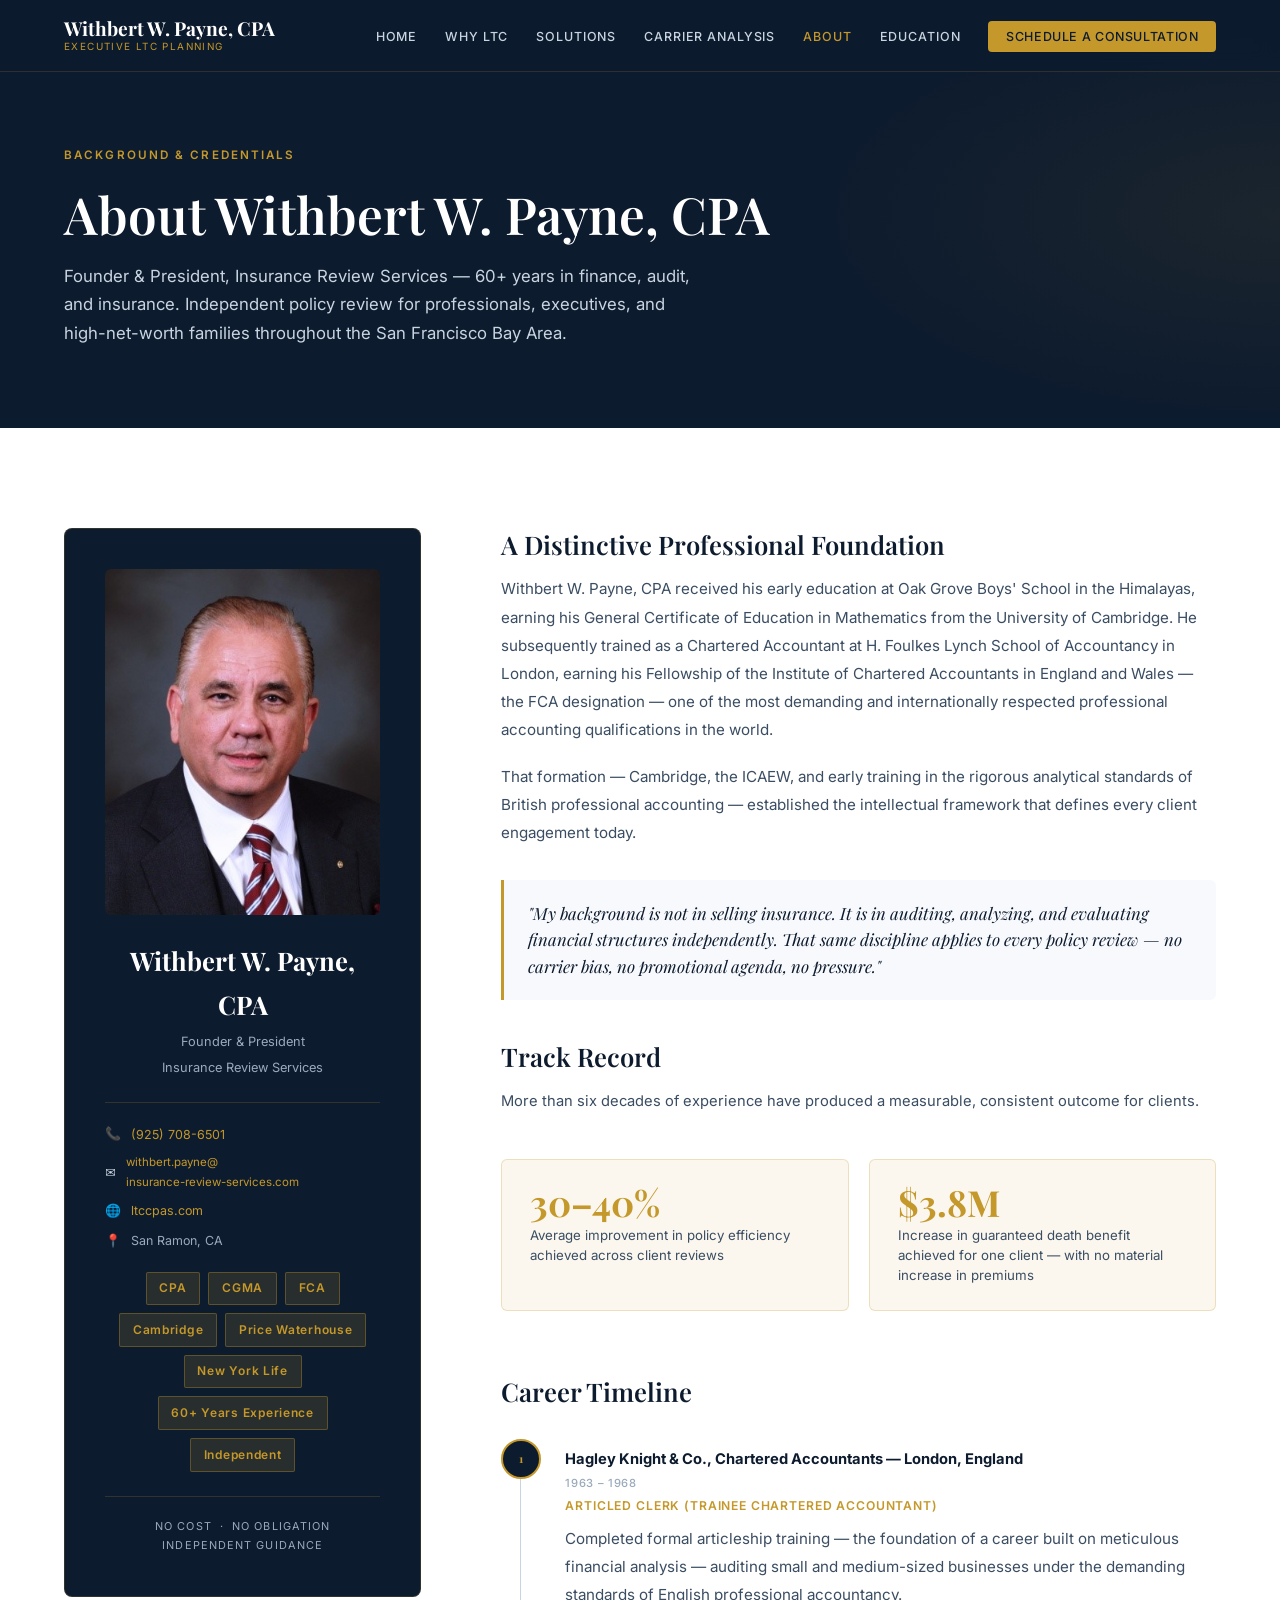
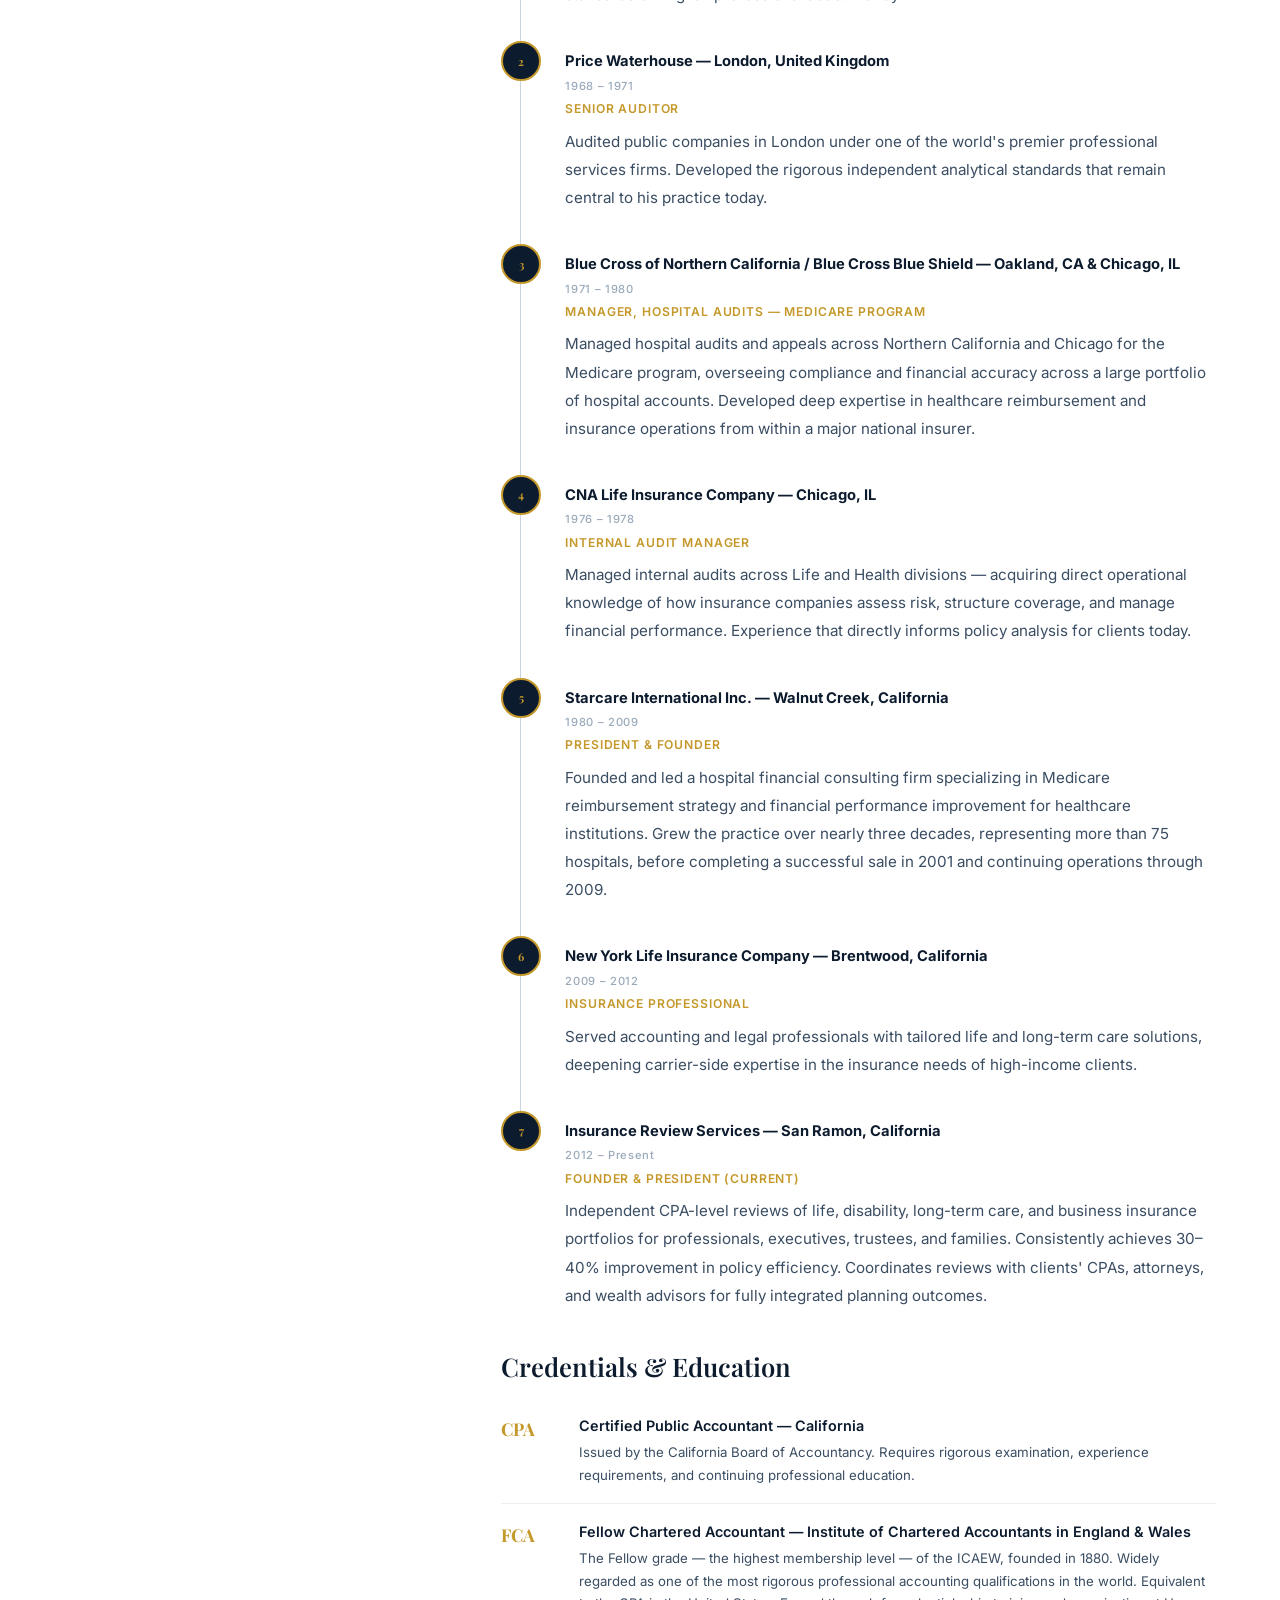
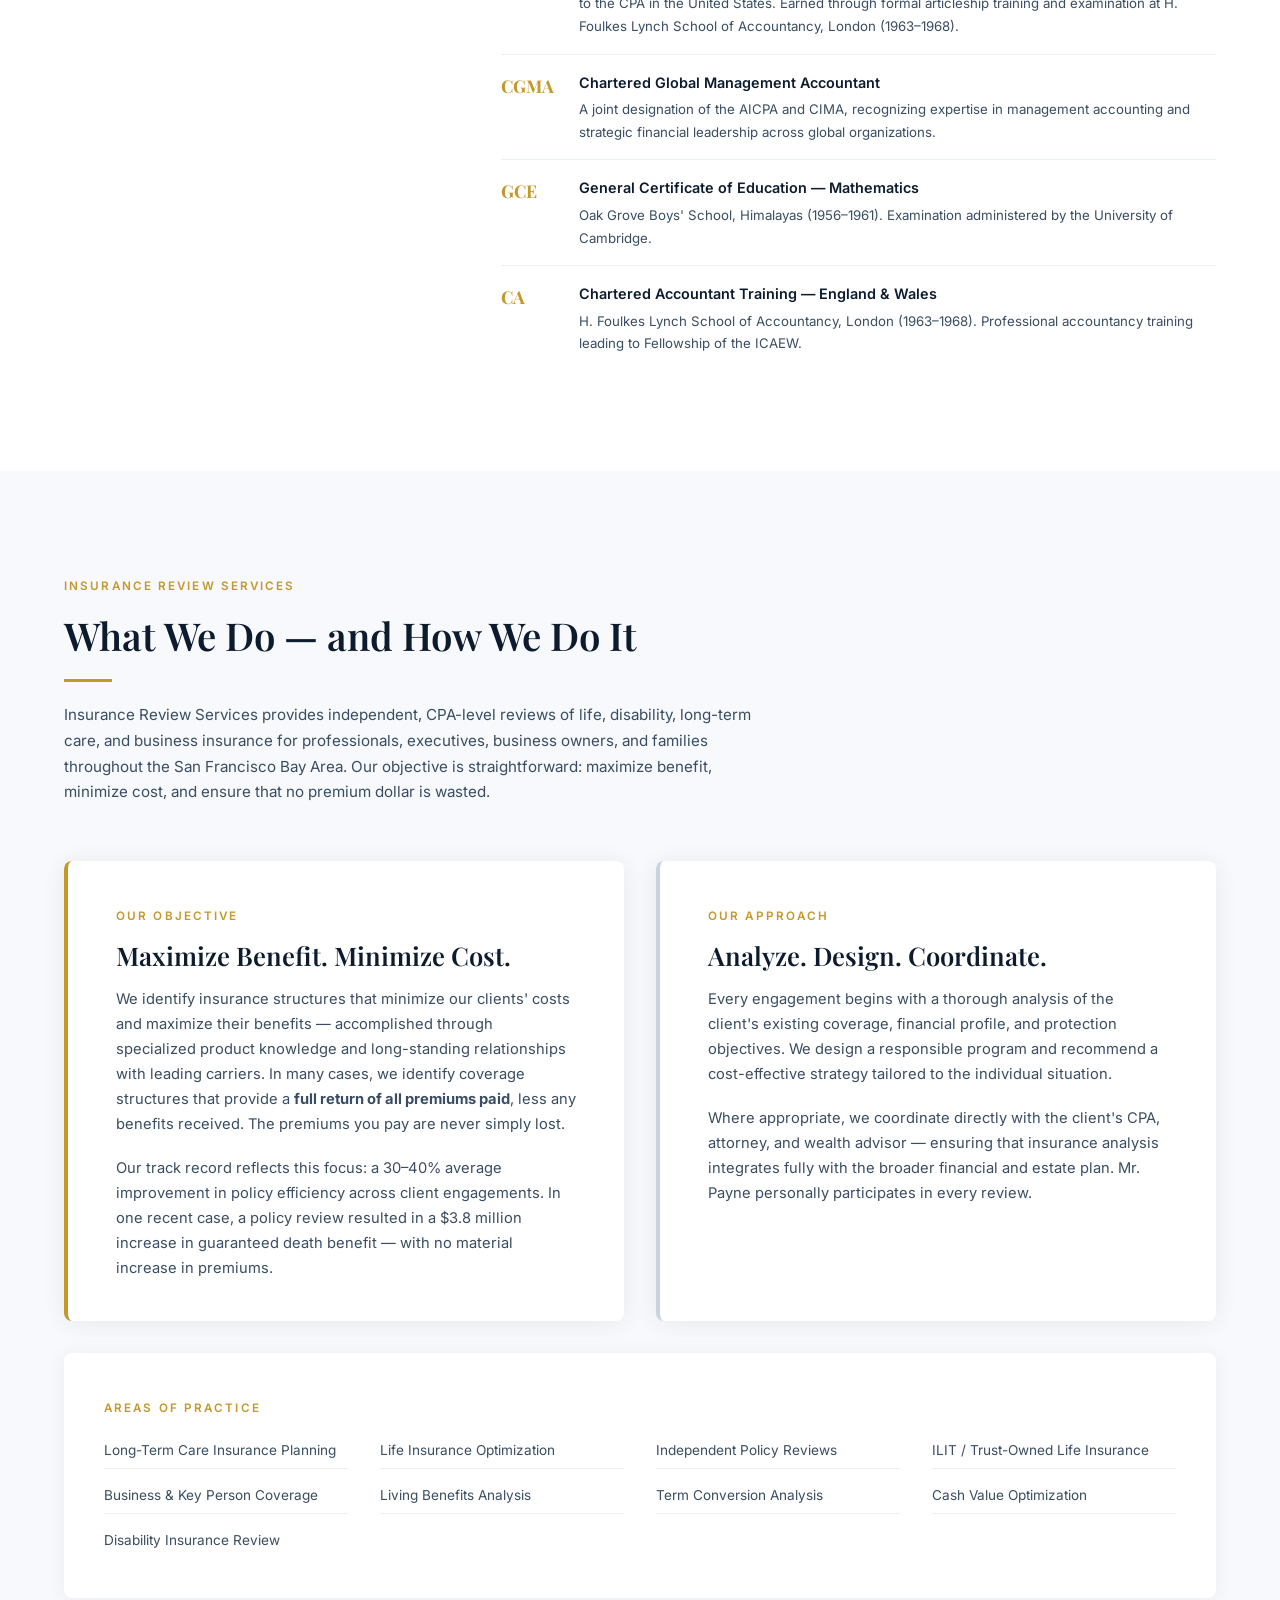
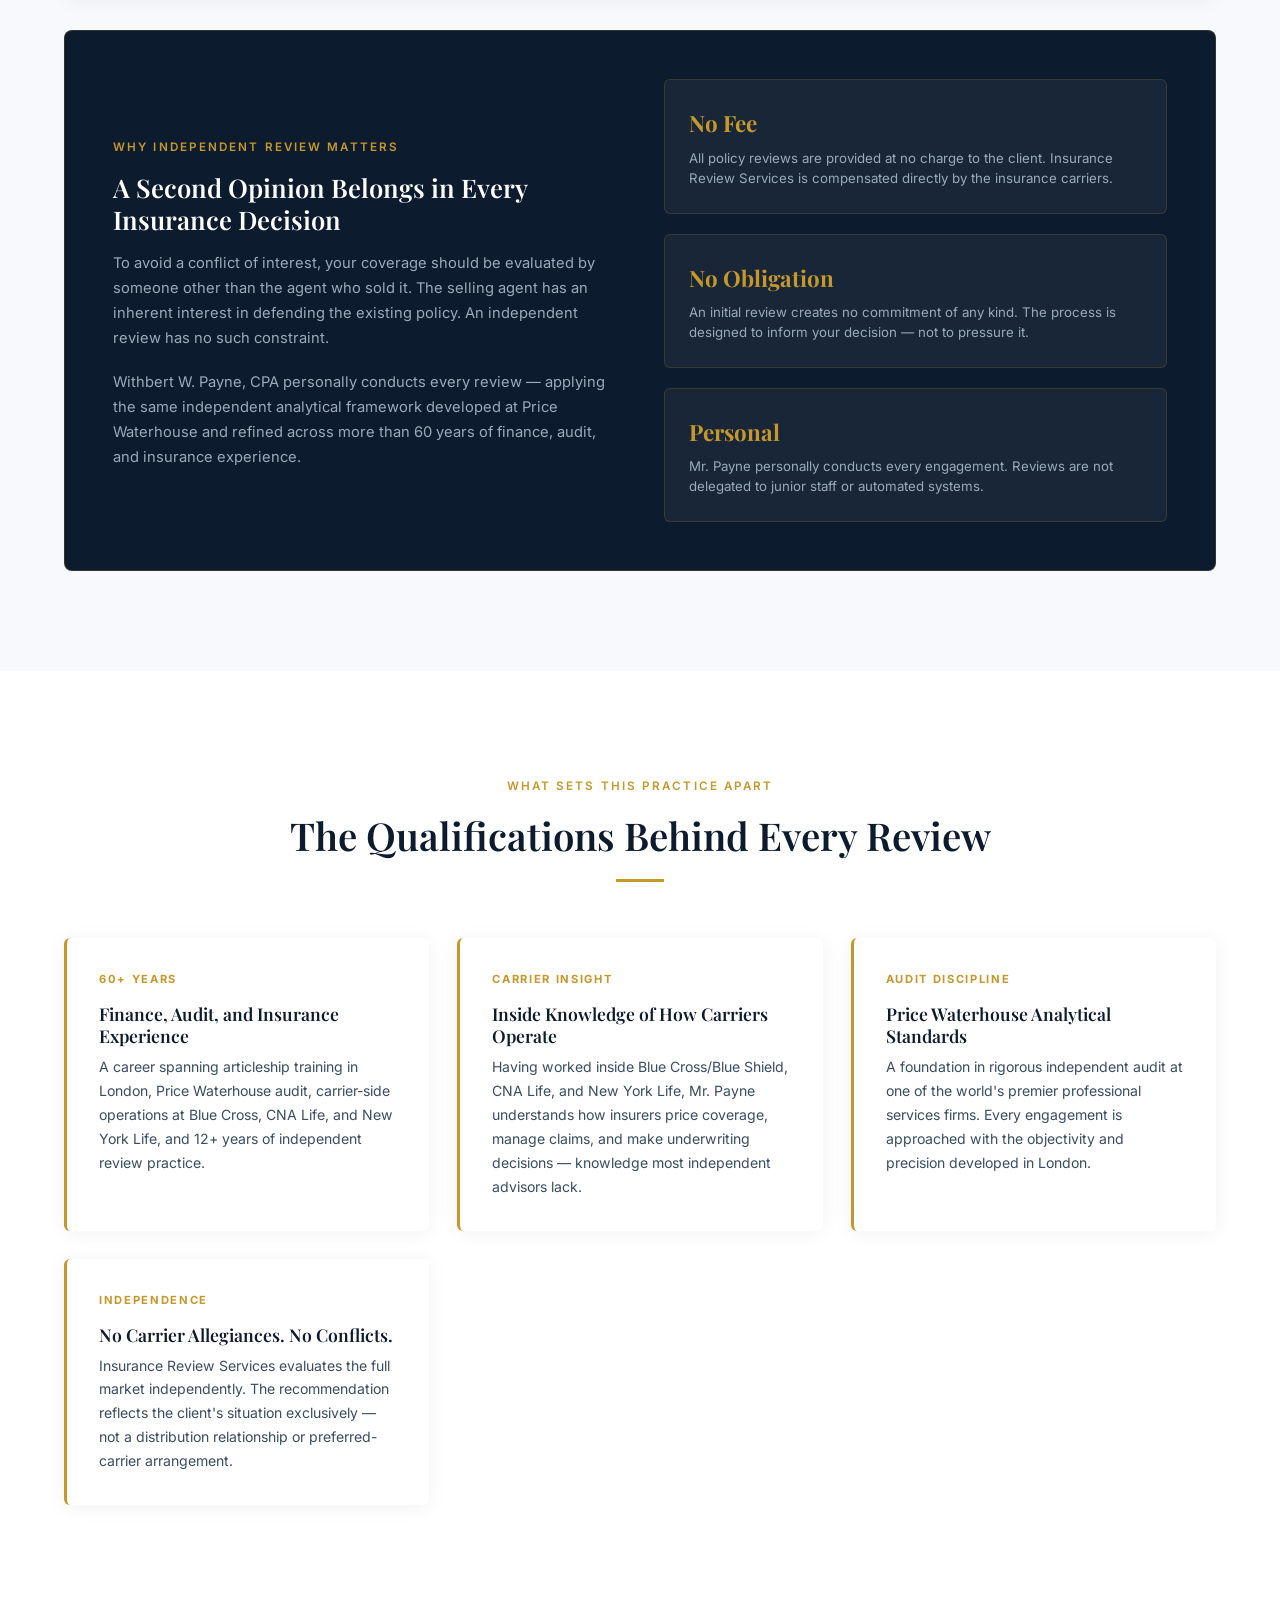
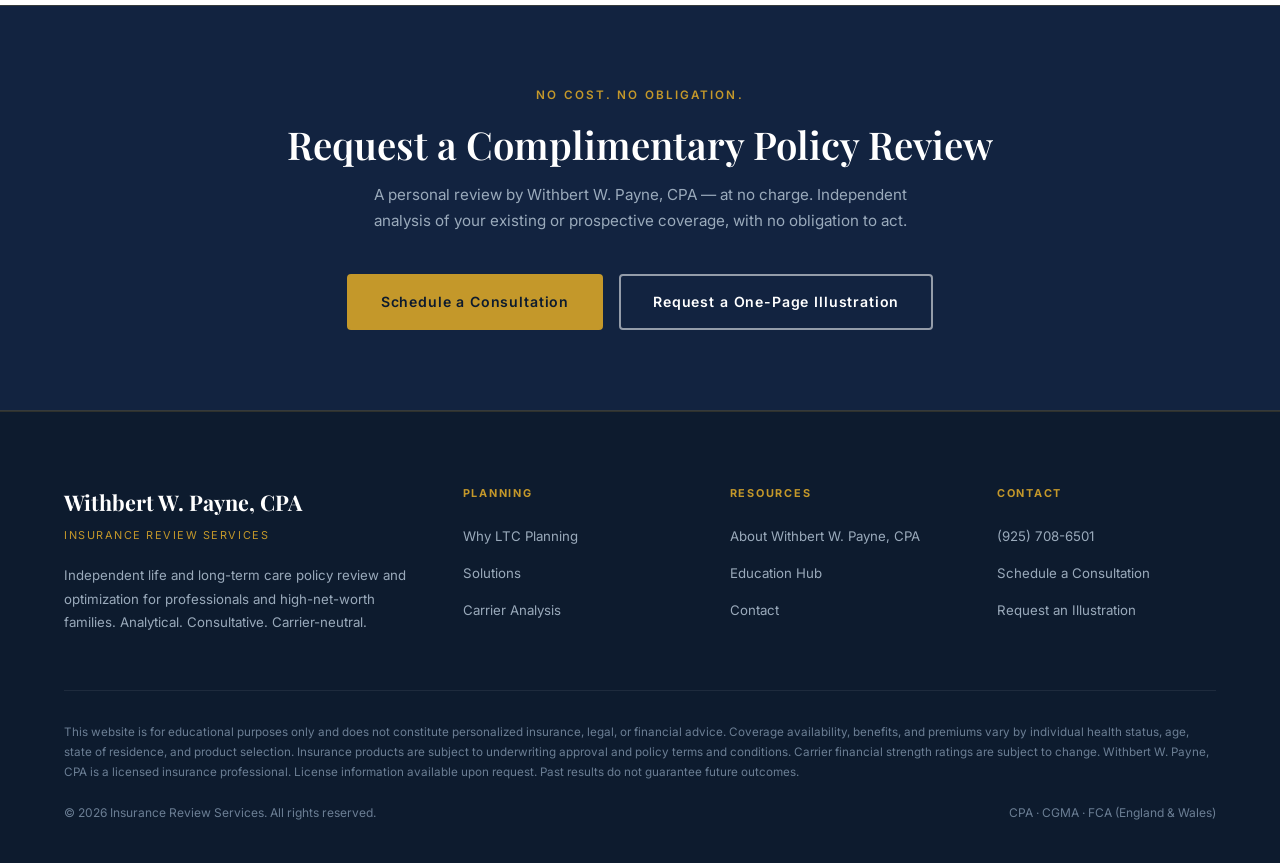
==== commit 9801969d: "Left-align contact details in About page sidebar Co-Authored-By: Claude Sonnet 4.6 <noreply@anthropi" ====
--- a/about.html
+++ b/about.html
@@ -147,7 +147,7 @@
           <div class="about-sidebar__title" style="margin-bottom:0.25rem;">Founder &amp; President</div>
           <div class="about-sidebar__title" style="margin-bottom:1.5rem;">Insurance Review Services</div>
 
-          <div style="border-top:1px solid rgba(196,152,42,0.2);padding-top:1.25rem;margin-bottom:1.25rem;">
+          <div style="border-top:1px solid rgba(196,152,42,0.2);padding-top:1.25rem;margin-bottom:1.25rem;text-align:left;">
             <div class="contact-item">
               <span class="contact-item-icon">&#128222;</span>
               <a href="tel:9257086501">(925) 708-6501</a>
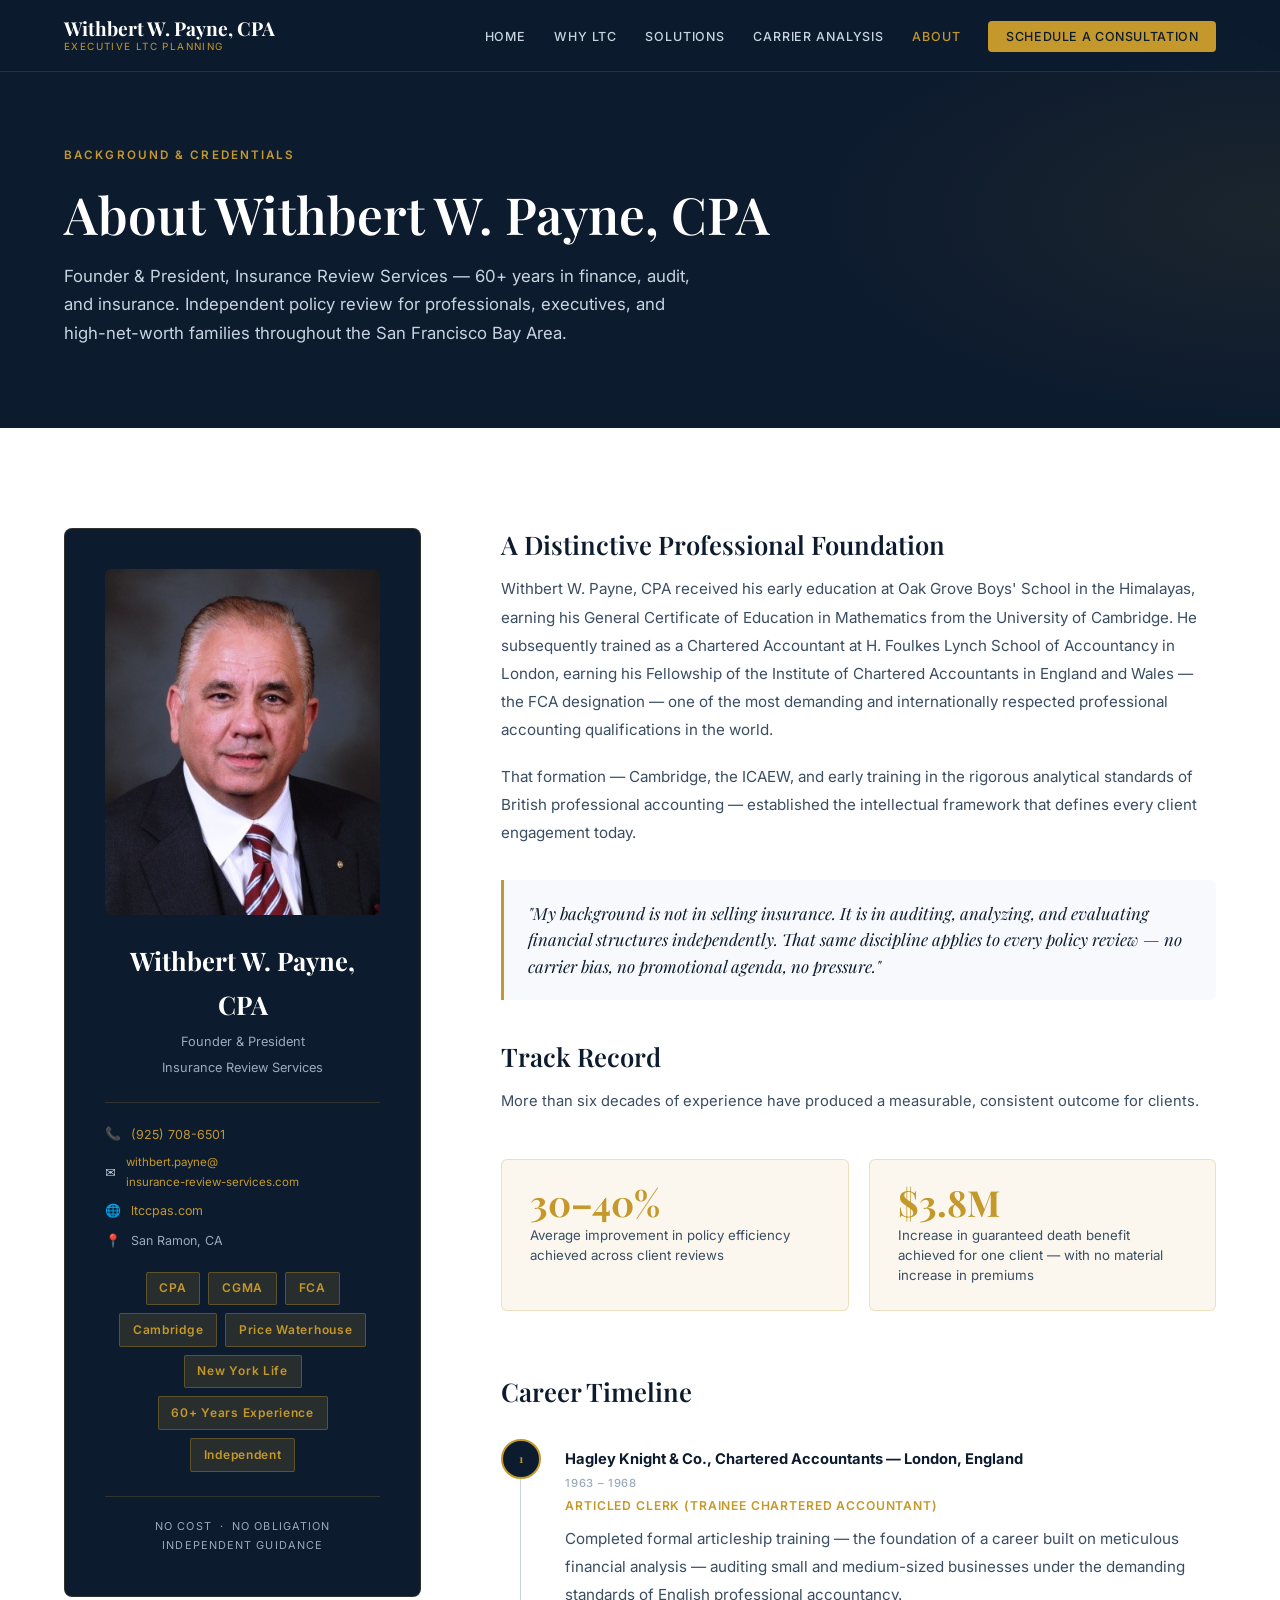
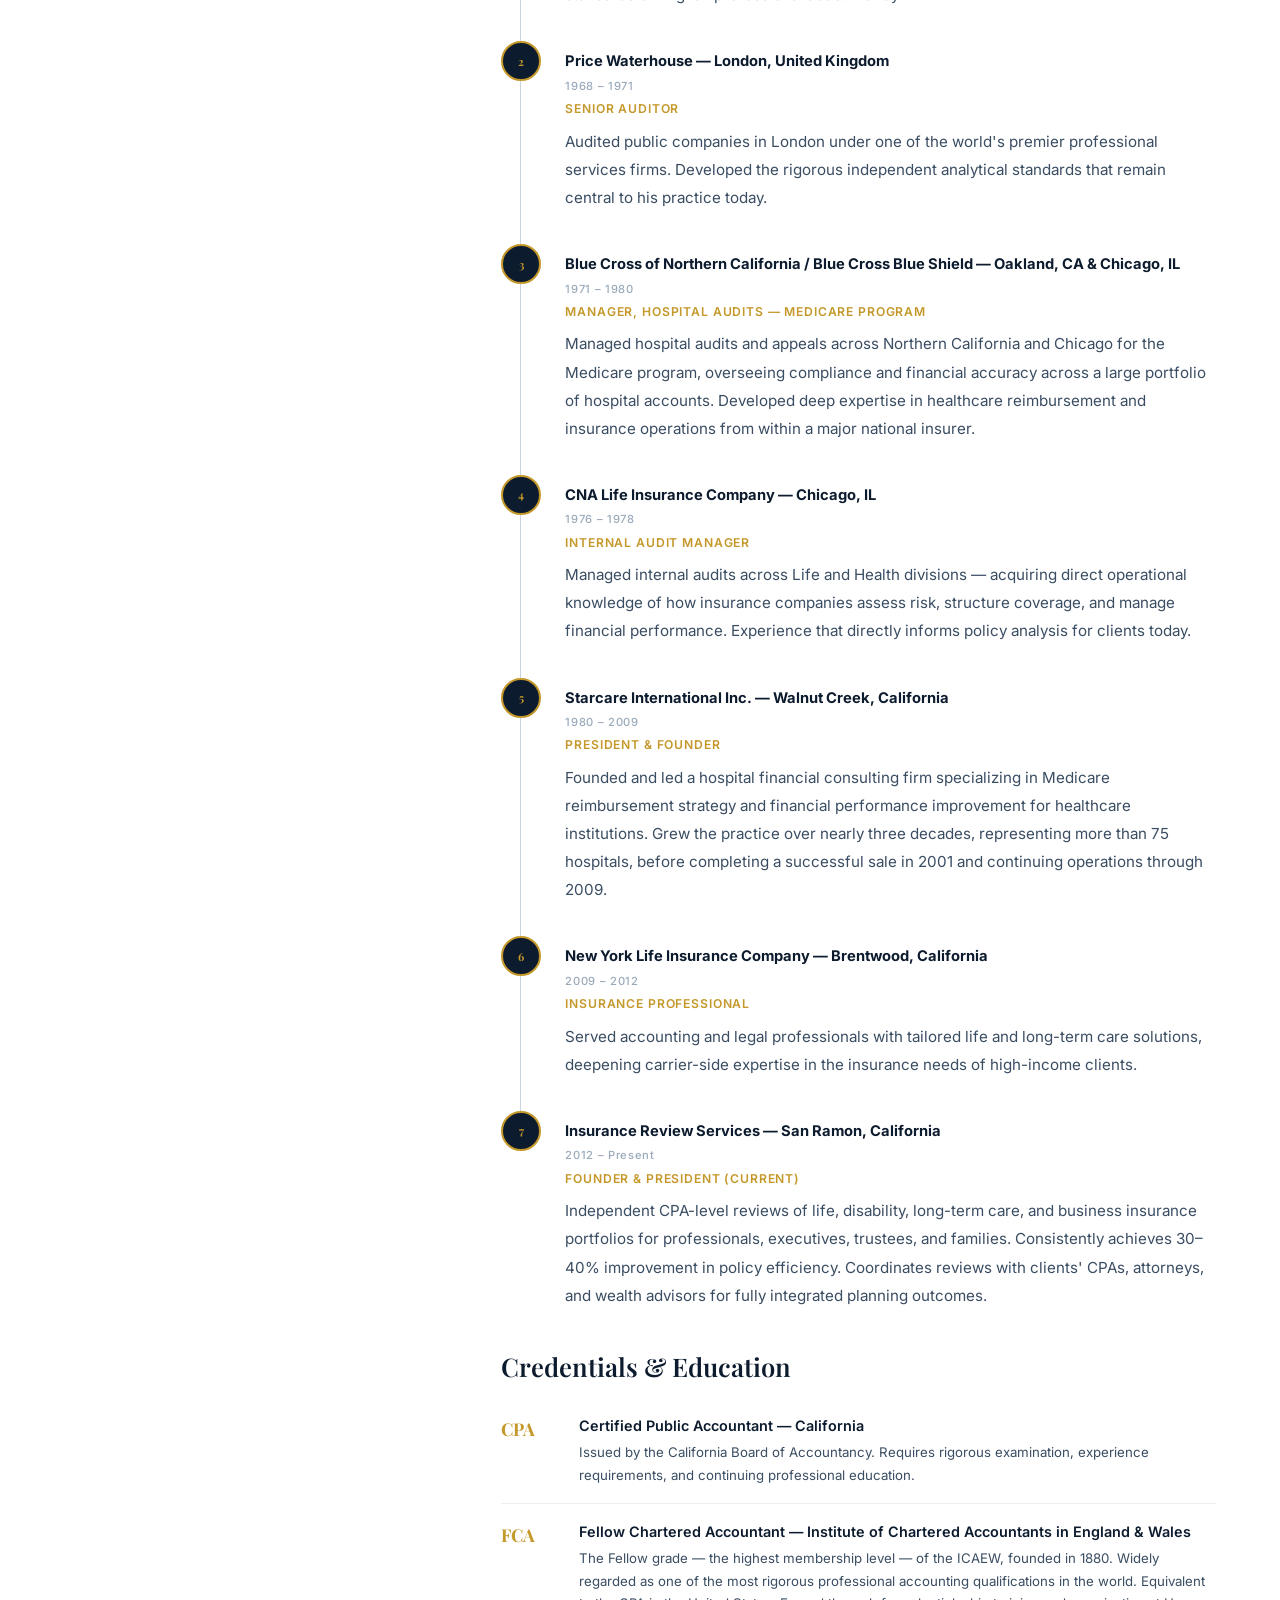
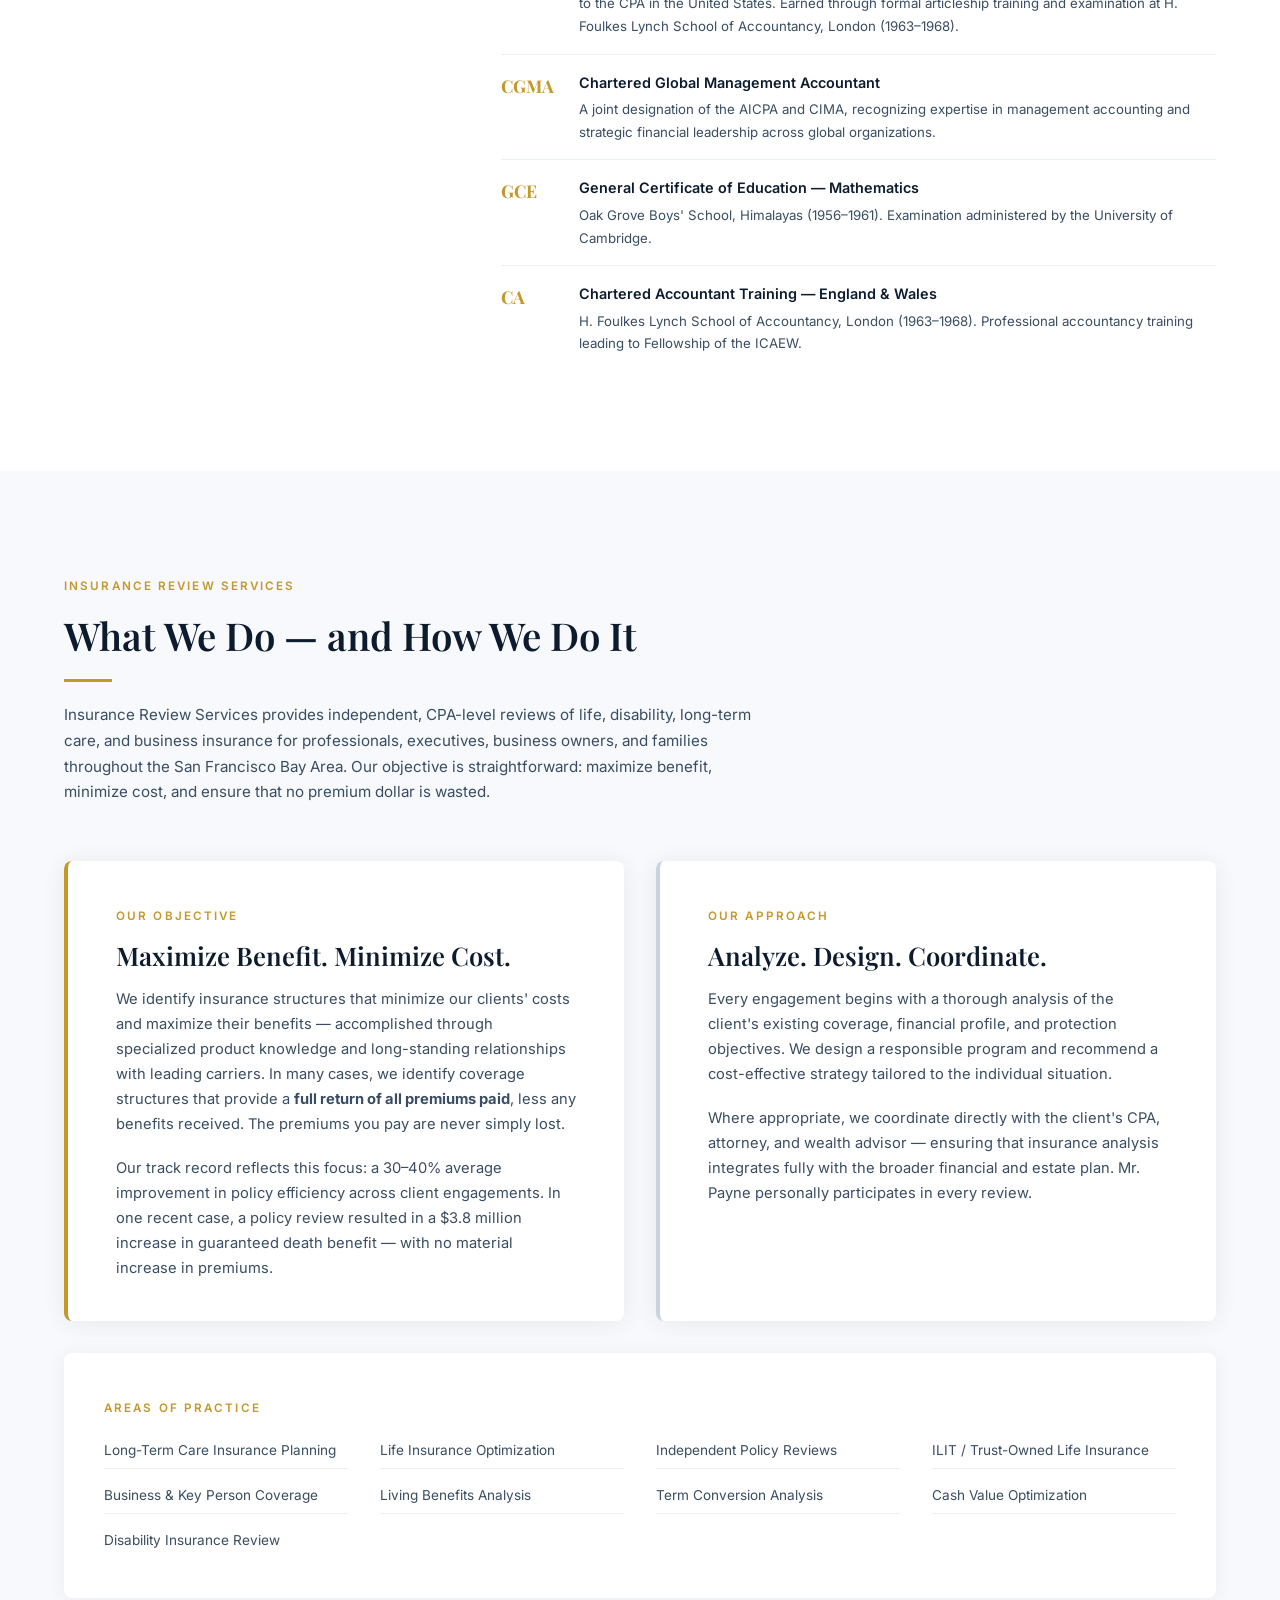
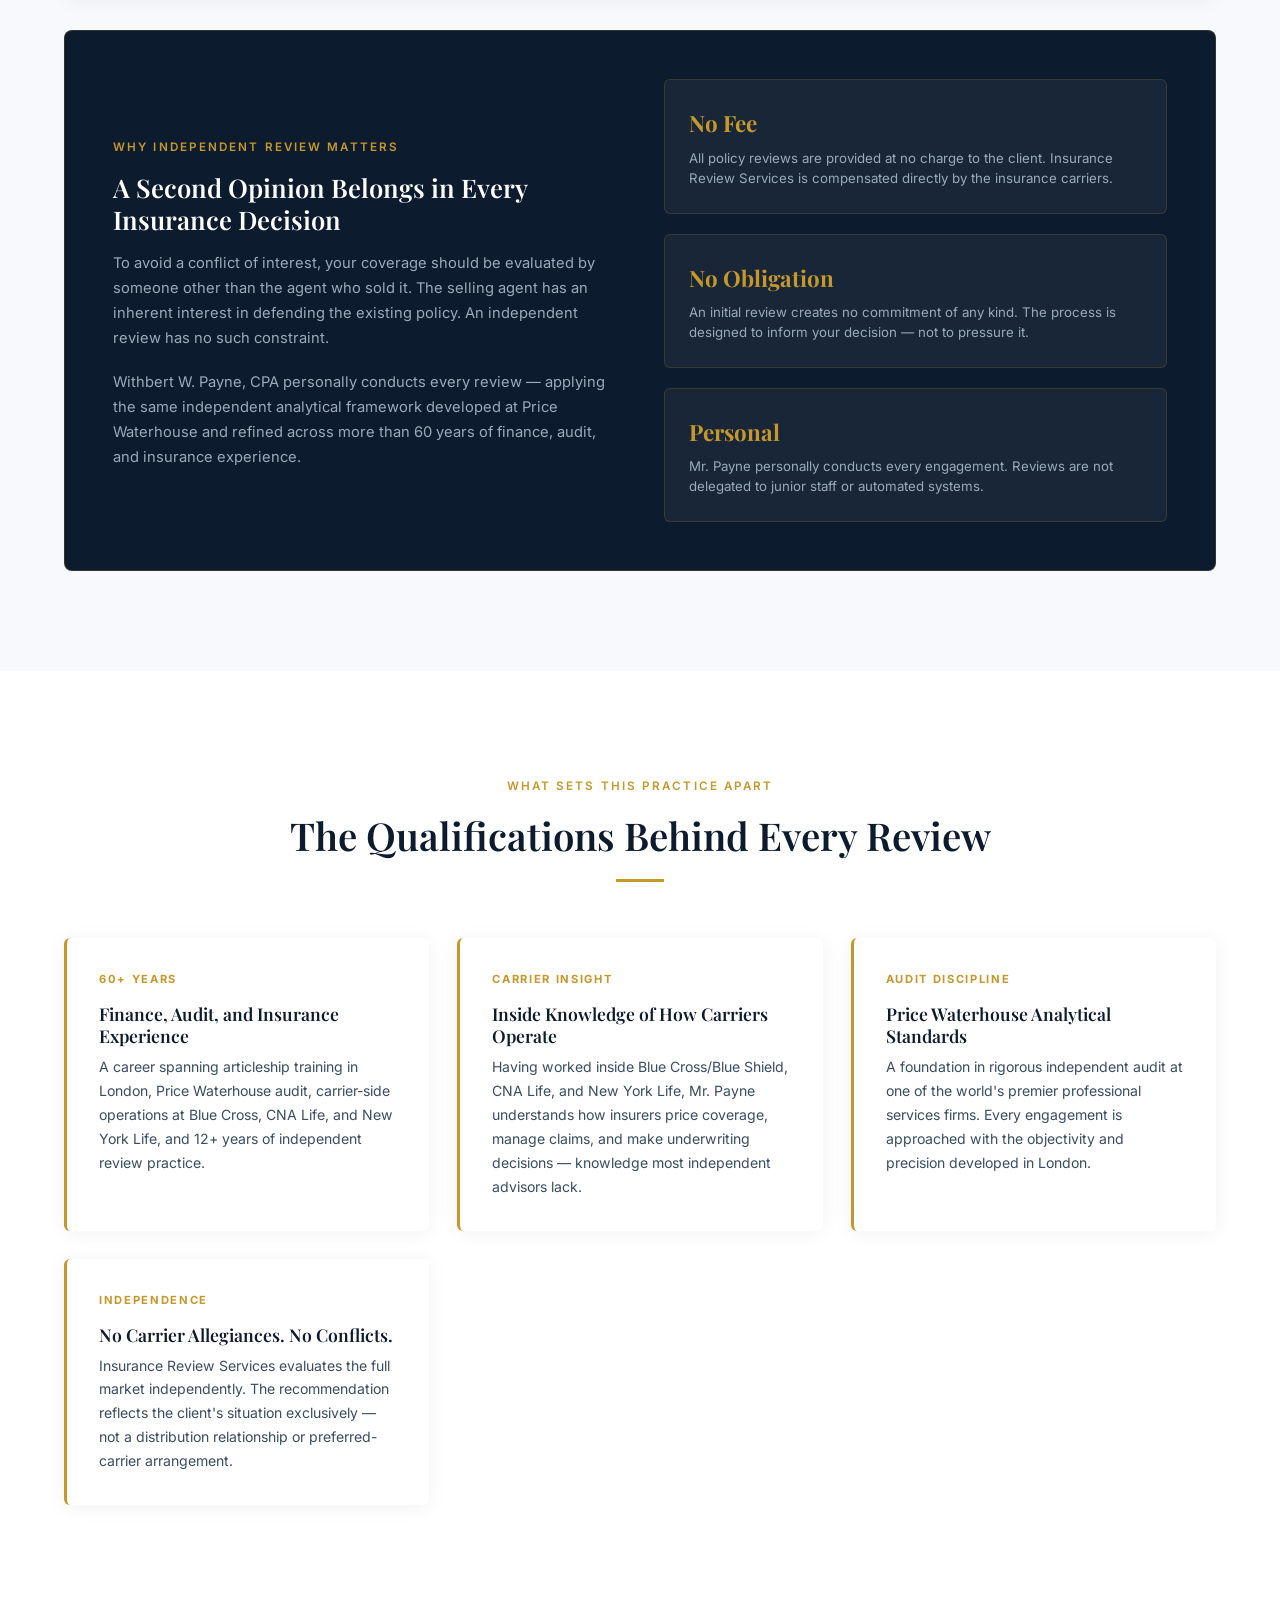
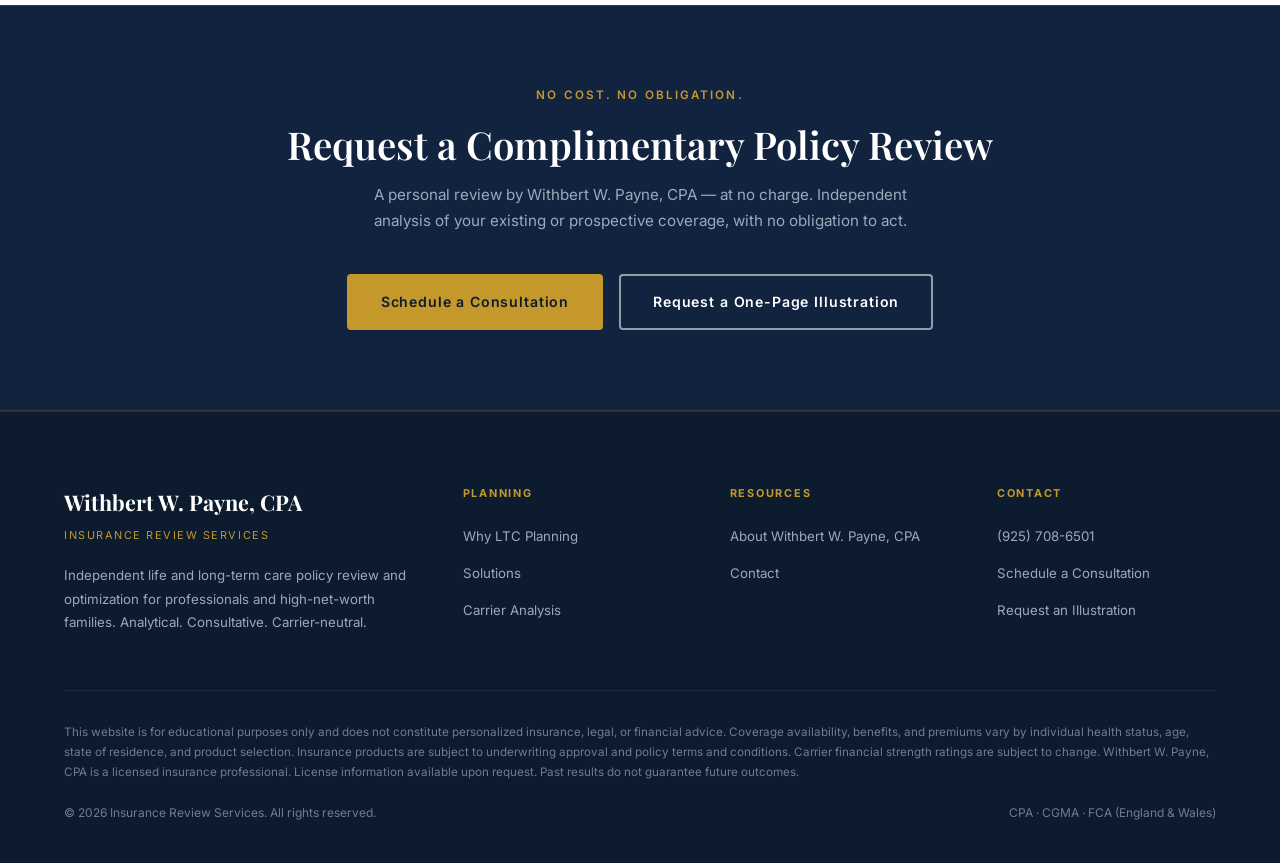
==== commit b5b07003: "Remove all Education tab links from nav and footer on every page Co-Authored-By: Claude Sonnet 4.6 <" ====
--- a/about.html
+++ b/about.html
@@ -118,7 +118,6 @@
     <li><a href="solutions.html">Solutions</a></li>
     <li><a href="carrier-comparison.html">Carrier Analysis</a></li>
     <li><a href="about.html">About</a></li>
-    <li><a href="education.html">Education</a></li>
     <li><a href="contact.html" class="nav__cta">Schedule a Consultation</a></li>
   </ul>
   <button class="nav__toggle" aria-label="Open menu">
@@ -479,7 +478,6 @@
         <div class="footer__heading">Resources</div>
         <ul class="footer__links">
           <li><a href="about.html">About Withbert W. Payne, CPA</a></li>
-          <li><a href="education.html">Education Hub</a></li>
           <li><a href="contact.html">Contact</a></li>
         </ul>
       </div>
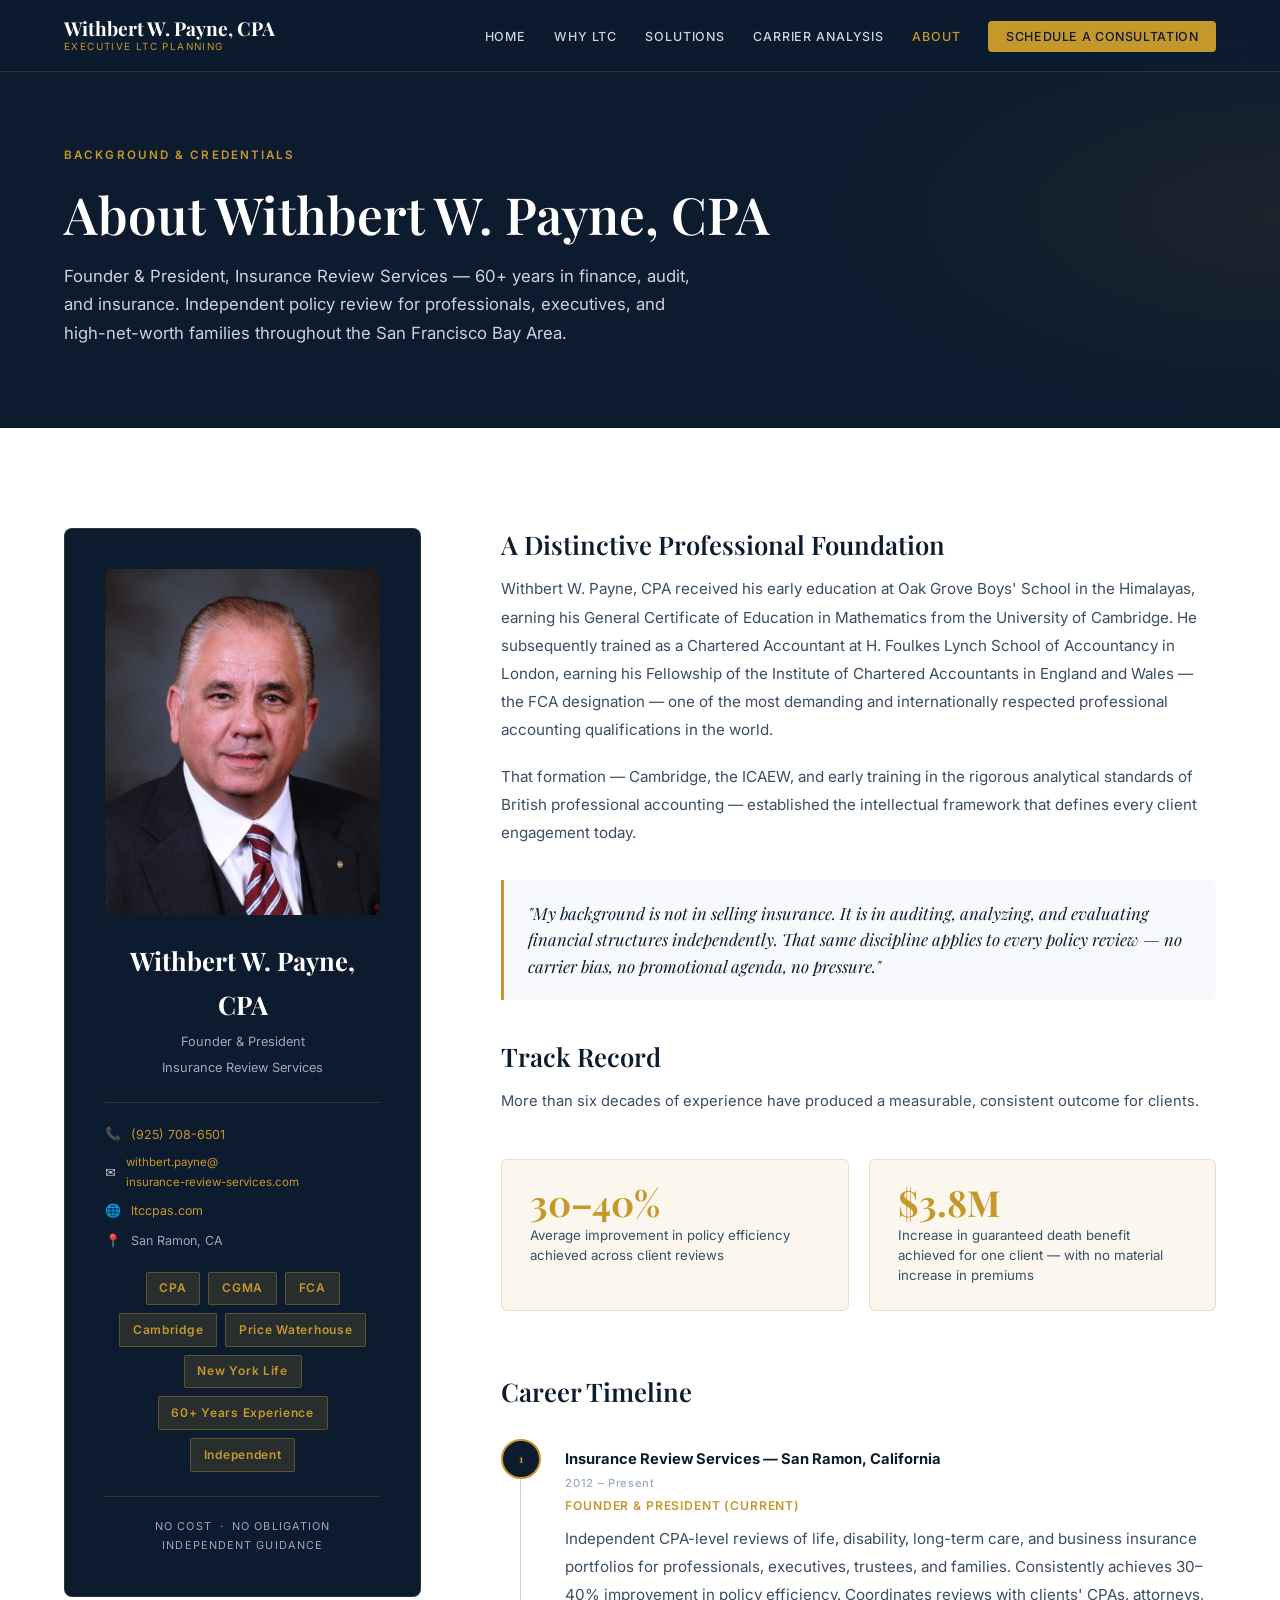
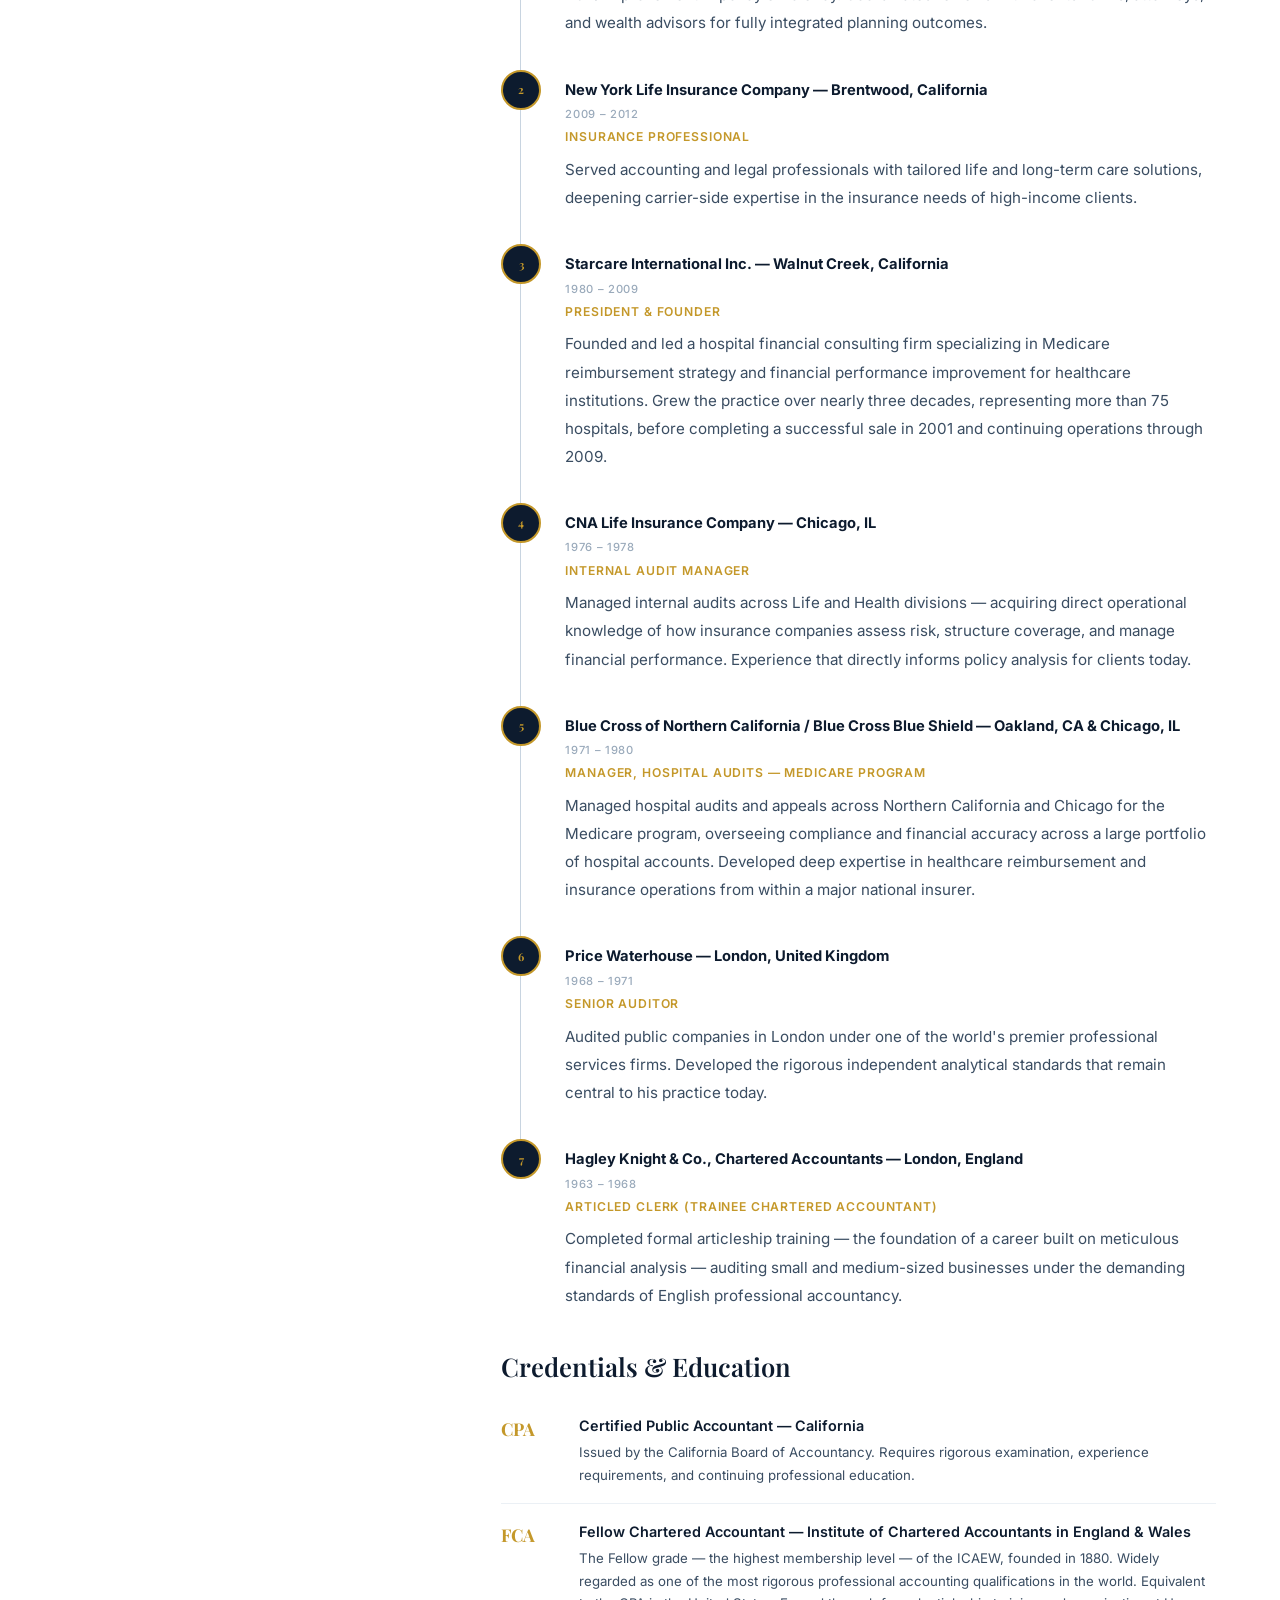
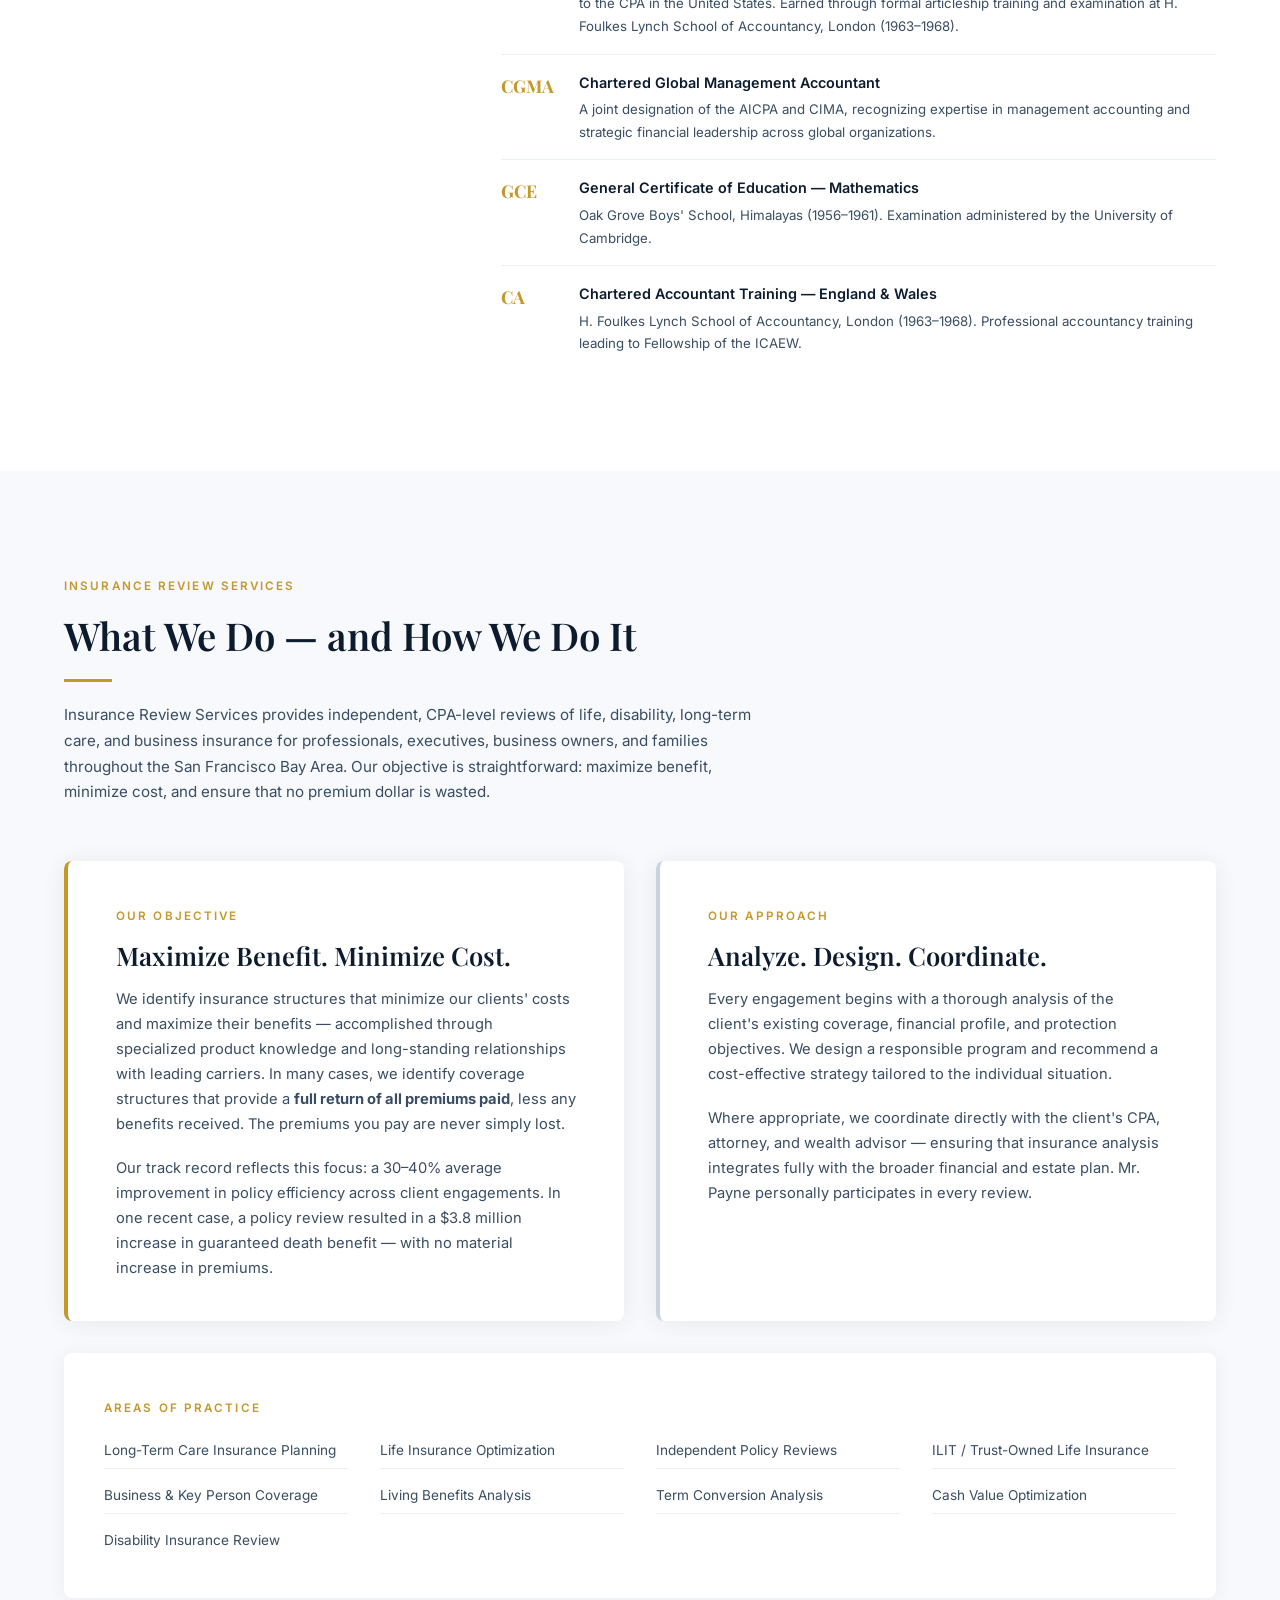
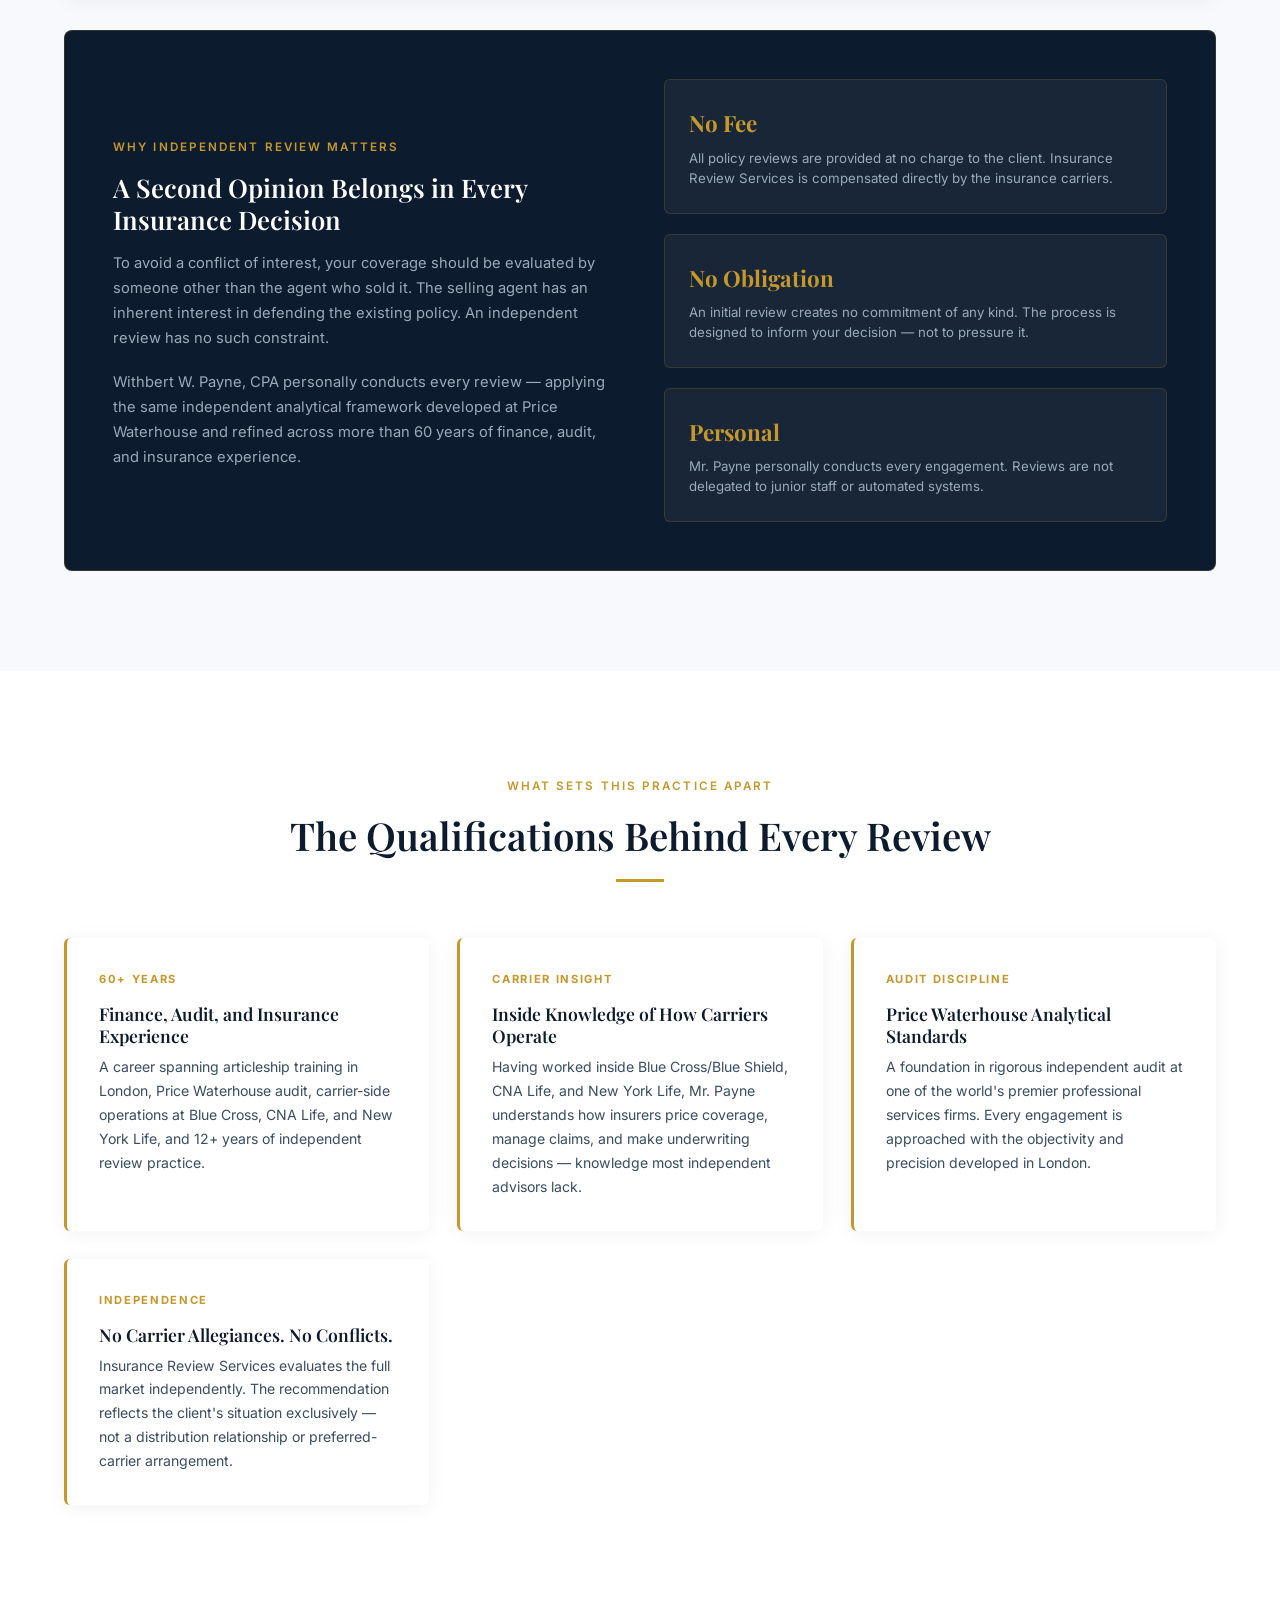
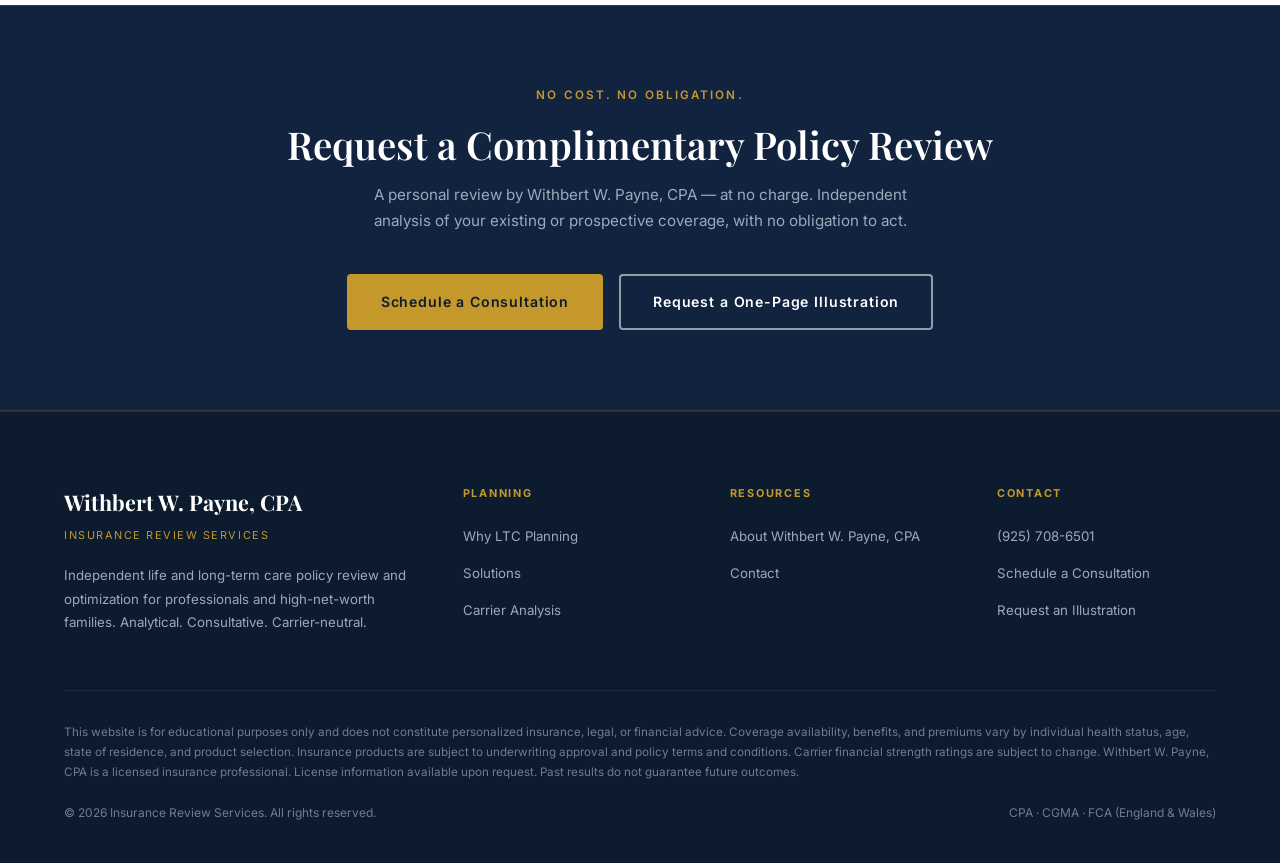
==== commit e7ee9d26: "Reverse career timeline to most recent first on About page Co-Authored-By: Claude Sonnet 4.6 <norepl" ====
--- a/about.html
+++ b/about.html
@@ -218,70 +218,70 @@
           <div class="timeline-item">
             <div class="timeline-dot">1</div>
             <div class="timeline-body">
+              <div class="timeline-org">Insurance Review Services — San Ramon, California</div>
+              <div class="timeline-dates">2012 – Present</div>
+              <div class="timeline-role">Founder &amp; President (Current)</div>
+              <p class="timeline-desc">Independent CPA-level reviews of life, disability, long-term care, and business insurance portfolios for professionals, executives, trustees, and families. Consistently achieves 30–40% improvement in policy efficiency. Coordinates reviews with clients' CPAs, attorneys, and wealth advisors for fully integrated planning outcomes.</p>
+            </div>
+          </div>
+
+          <div class="timeline-item">
+            <div class="timeline-dot">2</div>
+            <div class="timeline-body">
+              <div class="timeline-org">New York Life Insurance Company — Brentwood, California</div>
+              <div class="timeline-dates">2009 – 2012</div>
+              <div class="timeline-role">Insurance Professional</div>
+              <p class="timeline-desc">Served accounting and legal professionals with tailored life and long-term care solutions, deepening carrier-side expertise in the insurance needs of high-income clients.</p>
+            </div>
+          </div>
+
+          <div class="timeline-item">
+            <div class="timeline-dot">3</div>
+            <div class="timeline-body">
+              <div class="timeline-org">Starcare International Inc. — Walnut Creek, California</div>
+              <div class="timeline-dates">1980 – 2009</div>
+              <div class="timeline-role">President &amp; Founder</div>
+              <p class="timeline-desc">Founded and led a hospital financial consulting firm specializing in Medicare reimbursement strategy and financial performance improvement for healthcare institutions. Grew the practice over nearly three decades, representing more than 75 hospitals, before completing a successful sale in 2001 and continuing operations through 2009.</p>
+            </div>
+          </div>
+
+          <div class="timeline-item">
+            <div class="timeline-dot">4</div>
+            <div class="timeline-body">
+              <div class="timeline-org">CNA Life Insurance Company — Chicago, IL</div>
+              <div class="timeline-dates">1976 – 1978</div>
+              <div class="timeline-role">Internal Audit Manager</div>
+              <p class="timeline-desc">Managed internal audits across Life and Health divisions — acquiring direct operational knowledge of how insurance companies assess risk, structure coverage, and manage financial performance. Experience that directly informs policy analysis for clients today.</p>
+            </div>
+          </div>
+
+          <div class="timeline-item">
+            <div class="timeline-dot">5</div>
+            <div class="timeline-body">
+              <div class="timeline-org">Blue Cross of Northern California / Blue Cross Blue Shield — Oakland, CA &amp; Chicago, IL</div>
+              <div class="timeline-dates">1971 – 1980</div>
+              <div class="timeline-role">Manager, Hospital Audits — Medicare Program</div>
+              <p class="timeline-desc">Managed hospital audits and appeals across Northern California and Chicago for the Medicare program, overseeing compliance and financial accuracy across a large portfolio of hospital accounts. Developed deep expertise in healthcare reimbursement and insurance operations from within a major national insurer.</p>
+            </div>
+          </div>
+
+          <div class="timeline-item">
+            <div class="timeline-dot">6</div>
+            <div class="timeline-body">
+              <div class="timeline-org">Price Waterhouse — London, United Kingdom</div>
+              <div class="timeline-dates">1968 – 1971</div>
+              <div class="timeline-role">Senior Auditor</div>
+              <p class="timeline-desc">Audited public companies in London under one of the world's premier professional services firms. Developed the rigorous independent analytical standards that remain central to his practice today.</p>
+            </div>
+          </div>
+
+          <div class="timeline-item">
+            <div class="timeline-dot">7</div>
+            <div class="timeline-body">
               <div class="timeline-org">Hagley Knight &amp; Co., Chartered Accountants — London, England</div>
               <div class="timeline-dates">1963 – 1968</div>
               <div class="timeline-role">Articled Clerk (Trainee Chartered Accountant)</div>
               <p class="timeline-desc">Completed formal articleship training — the foundation of a career built on meticulous financial analysis — auditing small and medium-sized businesses under the demanding standards of English professional accountancy.</p>
-            </div>
-          </div>
-
-          <div class="timeline-item">
-            <div class="timeline-dot">2</div>
-            <div class="timeline-body">
-              <div class="timeline-org">Price Waterhouse — London, United Kingdom</div>
-              <div class="timeline-dates">1968 – 1971</div>
-              <div class="timeline-role">Senior Auditor</div>
-              <p class="timeline-desc">Audited public companies in London under one of the world's premier professional services firms. Developed the rigorous independent analytical standards that remain central to his practice today.</p>
-            </div>
-          </div>
-
-          <div class="timeline-item">
-            <div class="timeline-dot">3</div>
-            <div class="timeline-body">
-              <div class="timeline-org">Blue Cross of Northern California / Blue Cross Blue Shield — Oakland, CA &amp; Chicago, IL</div>
-              <div class="timeline-dates">1971 – 1980</div>
-              <div class="timeline-role">Manager, Hospital Audits — Medicare Program</div>
-              <p class="timeline-desc">Managed hospital audits and appeals across Northern California and Chicago for the Medicare program, overseeing compliance and financial accuracy across a large portfolio of hospital accounts. Developed deep expertise in healthcare reimbursement and insurance operations from within a major national insurer.</p>
-            </div>
-          </div>
-
-          <div class="timeline-item">
-            <div class="timeline-dot">4</div>
-            <div class="timeline-body">
-              <div class="timeline-org">CNA Life Insurance Company — Chicago, IL</div>
-              <div class="timeline-dates">1976 – 1978</div>
-              <div class="timeline-role">Internal Audit Manager</div>
-              <p class="timeline-desc">Managed internal audits across Life and Health divisions — acquiring direct operational knowledge of how insurance companies assess risk, structure coverage, and manage financial performance. Experience that directly informs policy analysis for clients today.</p>
-            </div>
-          </div>
-
-          <div class="timeline-item">
-            <div class="timeline-dot">5</div>
-            <div class="timeline-body">
-              <div class="timeline-org">Starcare International Inc. — Walnut Creek, California</div>
-              <div class="timeline-dates">1980 – 2009</div>
-              <div class="timeline-role">President &amp; Founder</div>
-              <p class="timeline-desc">Founded and led a hospital financial consulting firm specializing in Medicare reimbursement strategy and financial performance improvement for healthcare institutions. Grew the practice over nearly three decades, representing more than 75 hospitals, before completing a successful sale in 2001 and continuing operations through 2009.</p>
-            </div>
-          </div>
-
-          <div class="timeline-item">
-            <div class="timeline-dot">6</div>
-            <div class="timeline-body">
-              <div class="timeline-org">New York Life Insurance Company — Brentwood, California</div>
-              <div class="timeline-dates">2009 – 2012</div>
-              <div class="timeline-role">Insurance Professional</div>
-              <p class="timeline-desc">Served accounting and legal professionals with tailored life and long-term care solutions, deepening carrier-side expertise in the insurance needs of high-income clients.</p>
-            </div>
-          </div>
-
-          <div class="timeline-item">
-            <div class="timeline-dot">7</div>
-            <div class="timeline-body">
-              <div class="timeline-org">Insurance Review Services — San Ramon, California</div>
-              <div class="timeline-dates">2012 – Present</div>
-              <div class="timeline-role">Founder &amp; President (Current)</div>
-              <p class="timeline-desc">Independent CPA-level reviews of life, disability, long-term care, and business insurance portfolios for professionals, executives, trustees, and families. Consistently achieves 30–40% improvement in policy efficiency. Coordinates reviews with clients' CPAs, attorneys, and wealth advisors for fully integrated planning outcomes.</p>
             </div>
           </div>
 
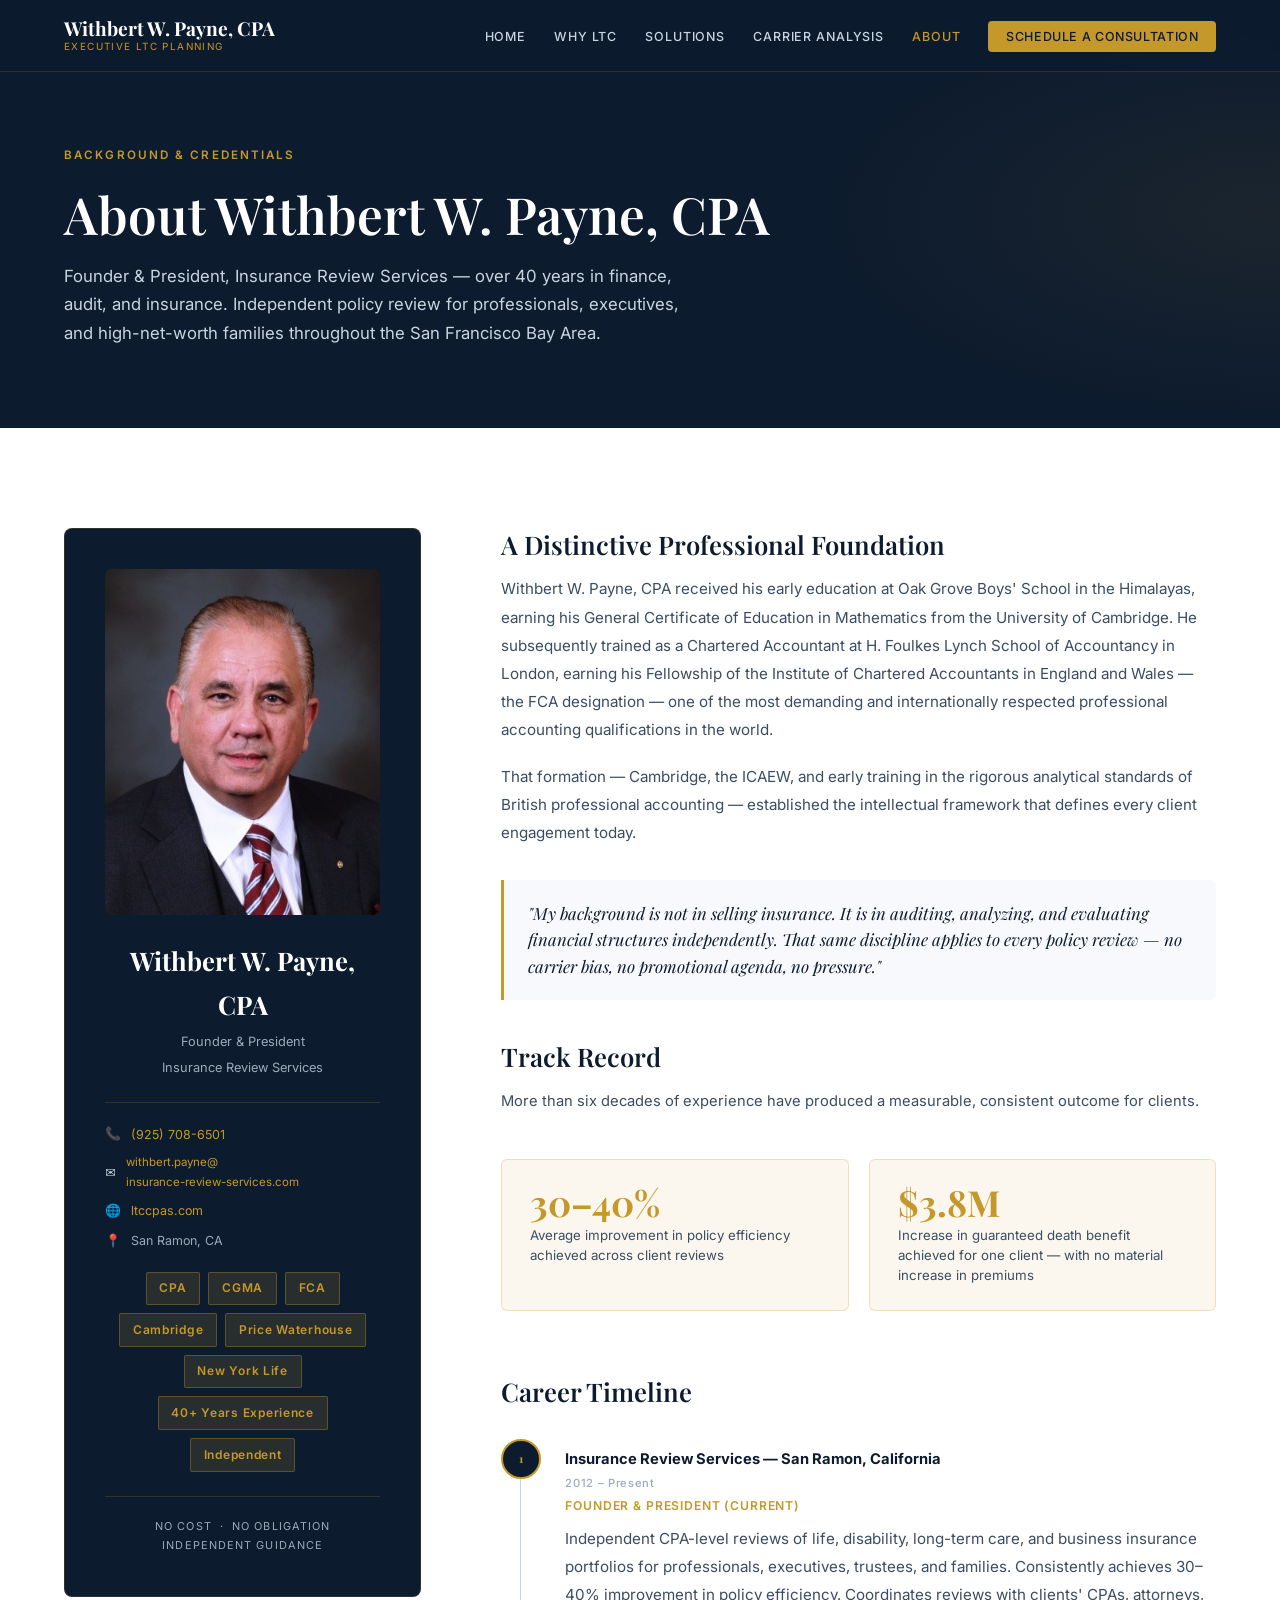
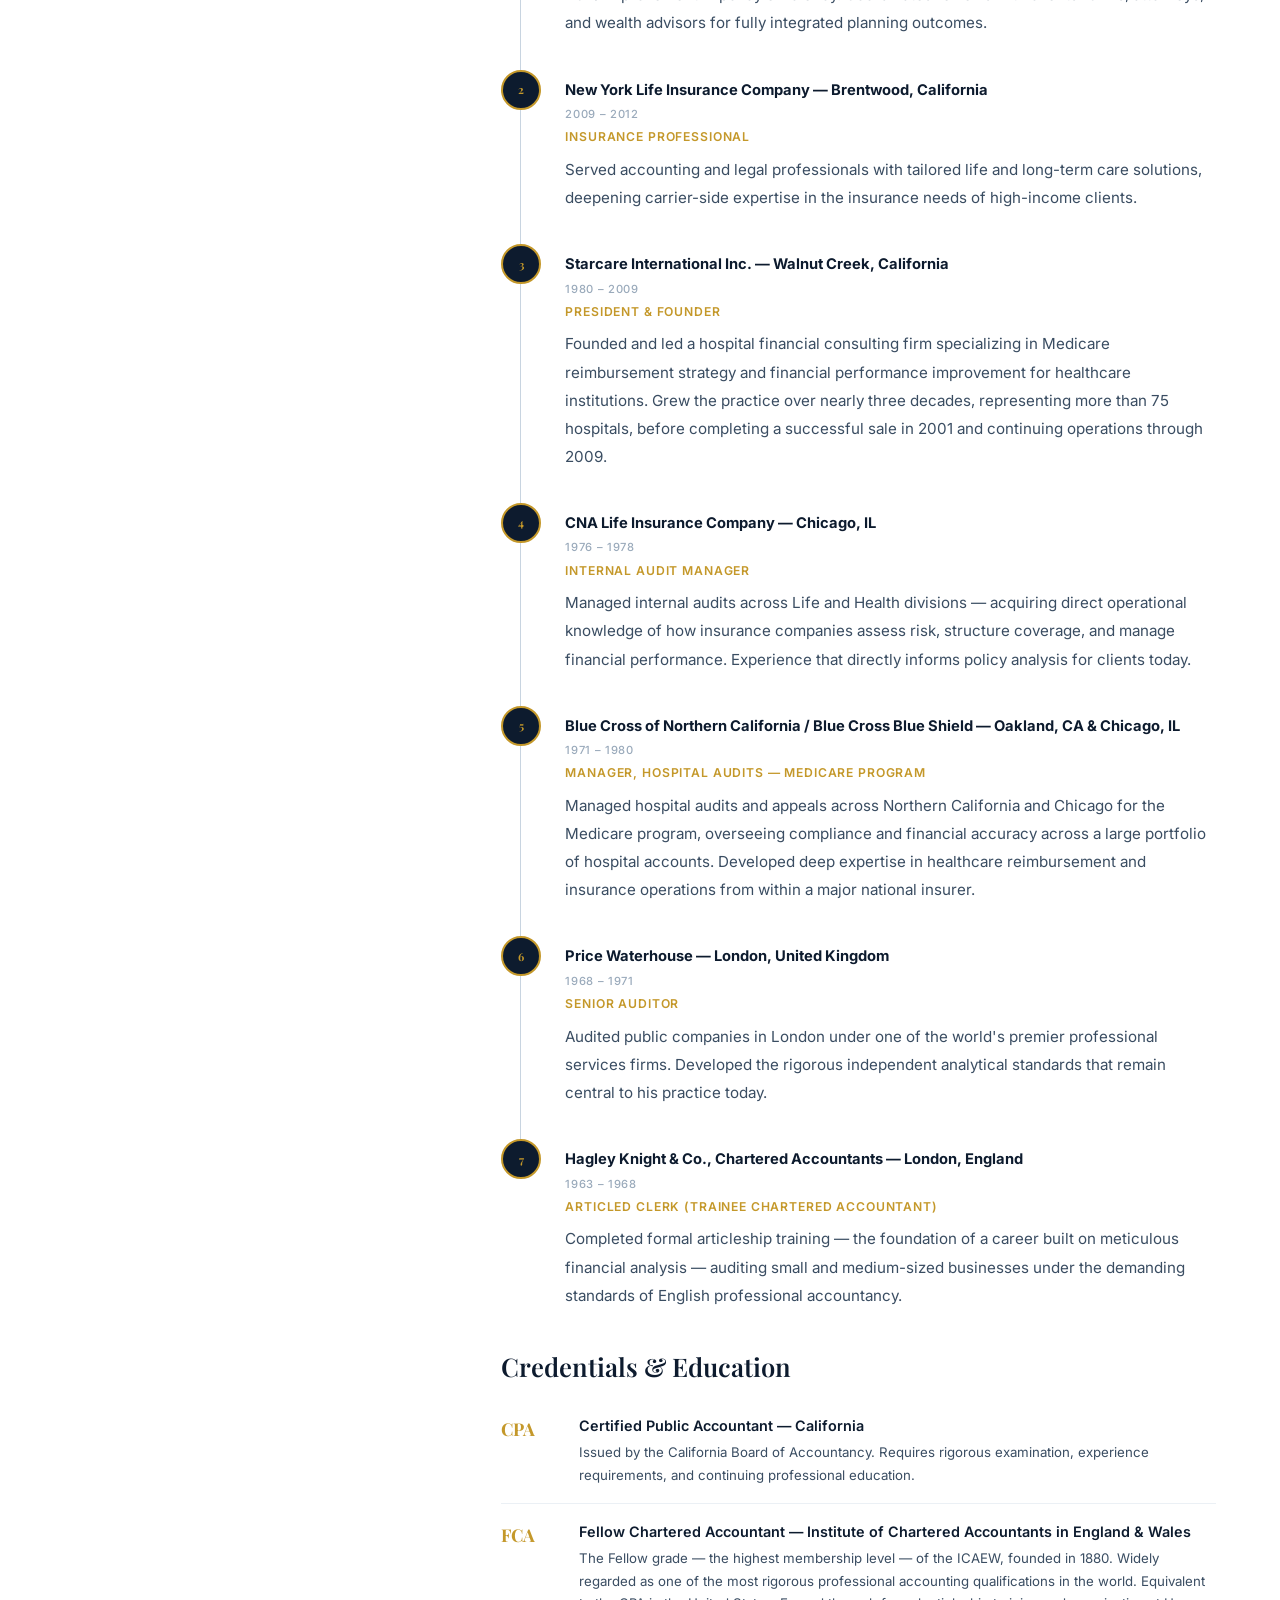
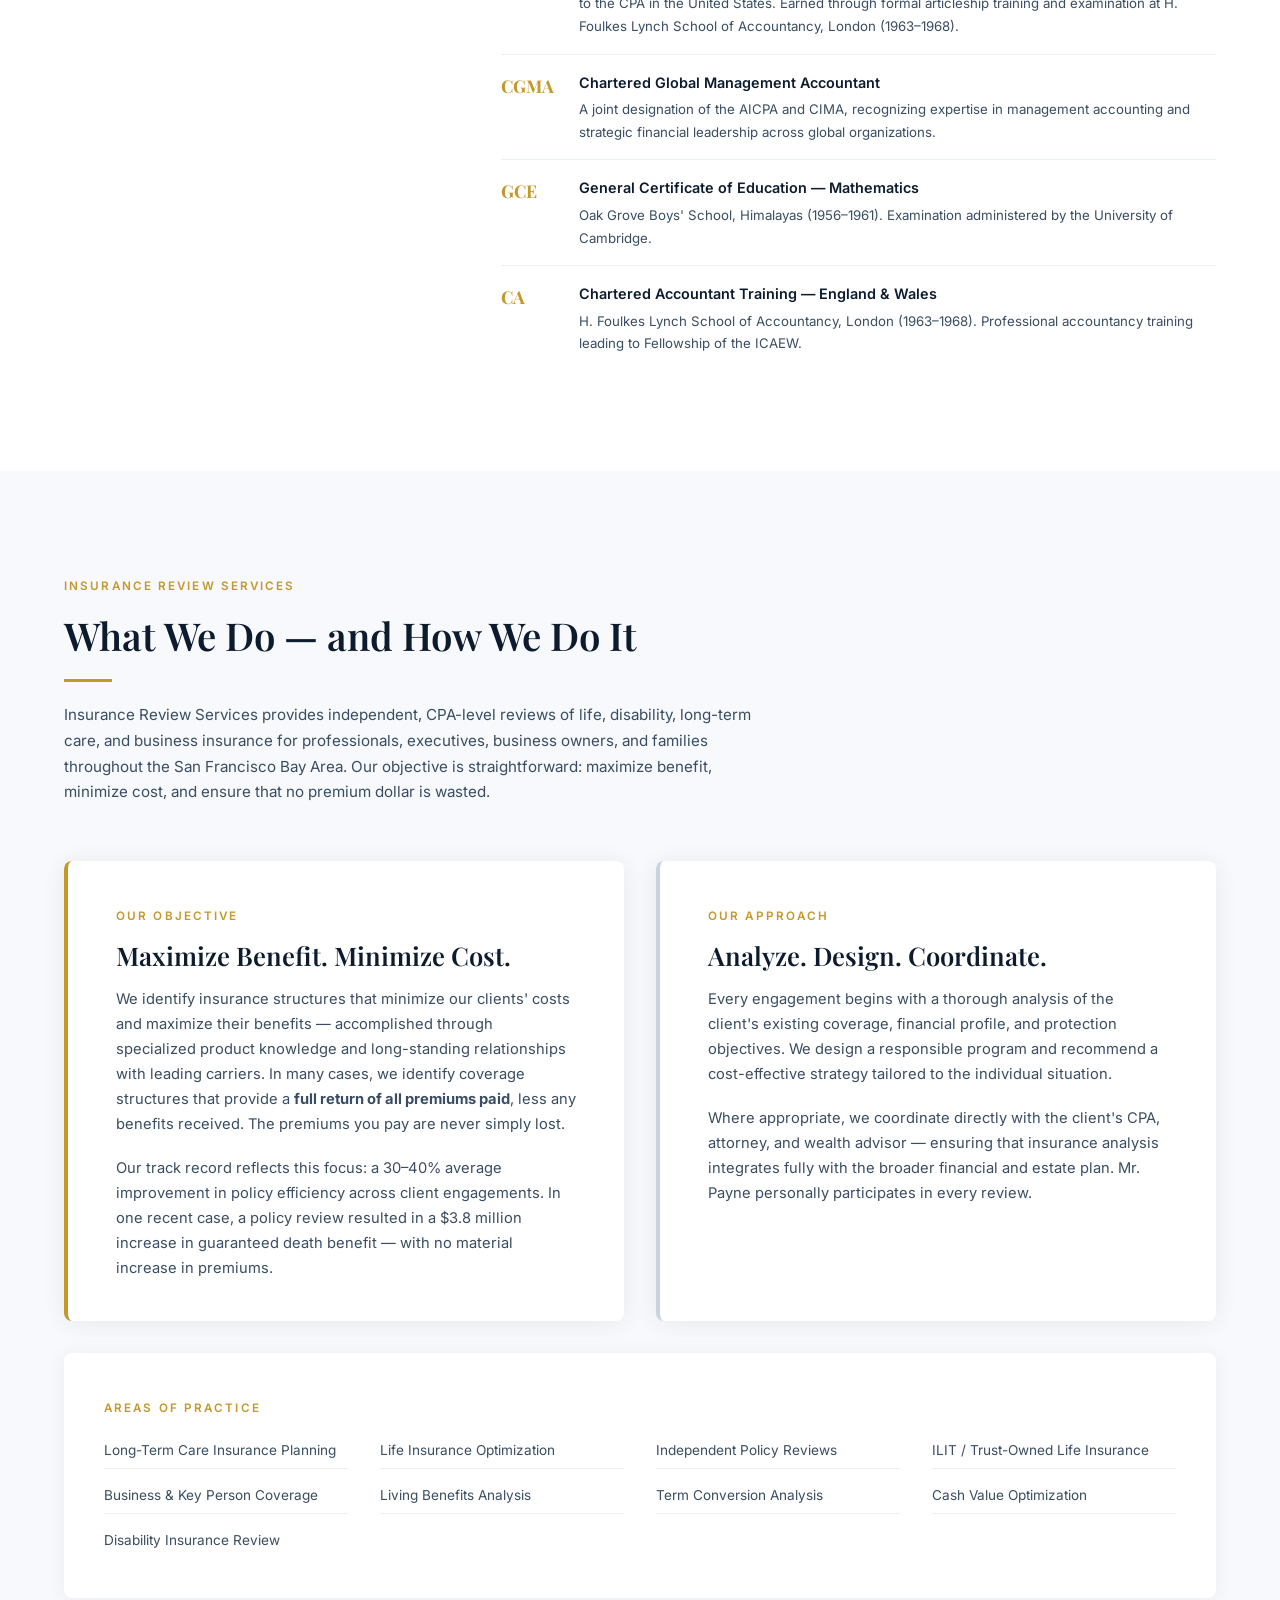
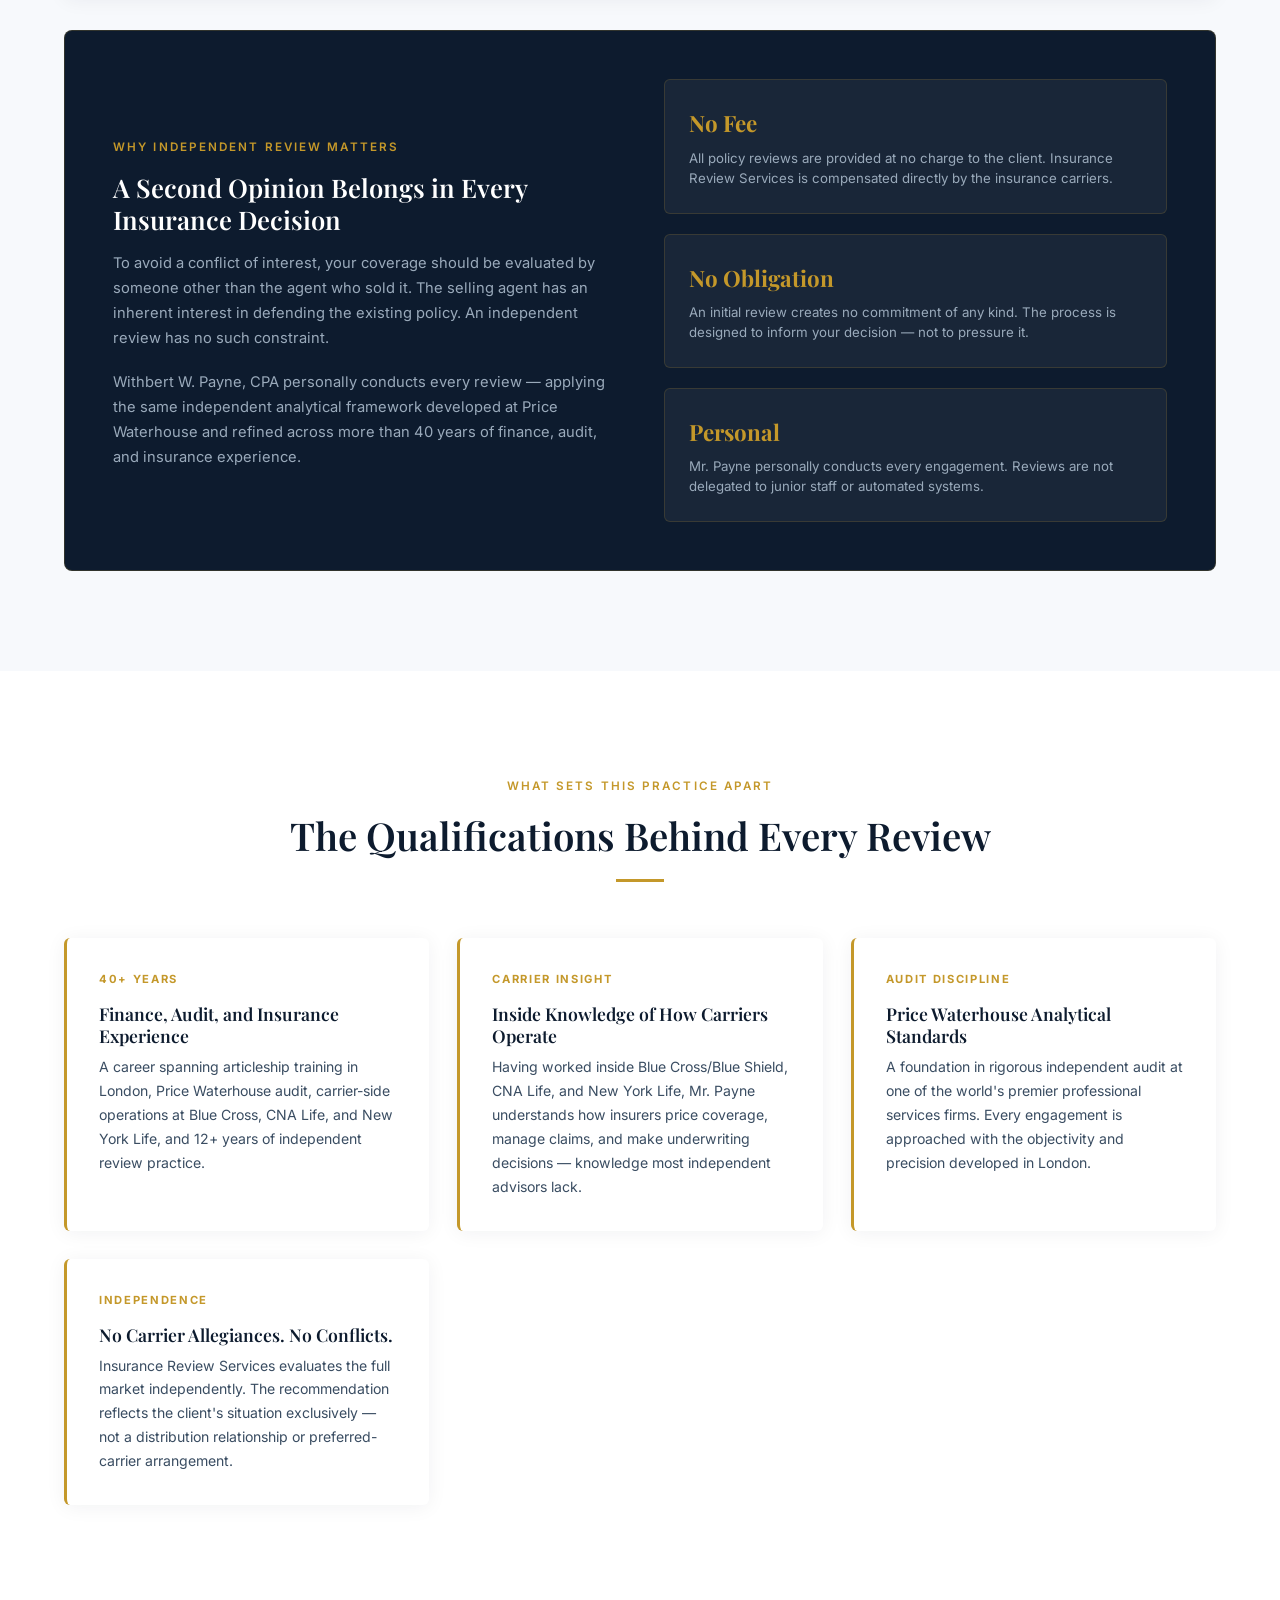
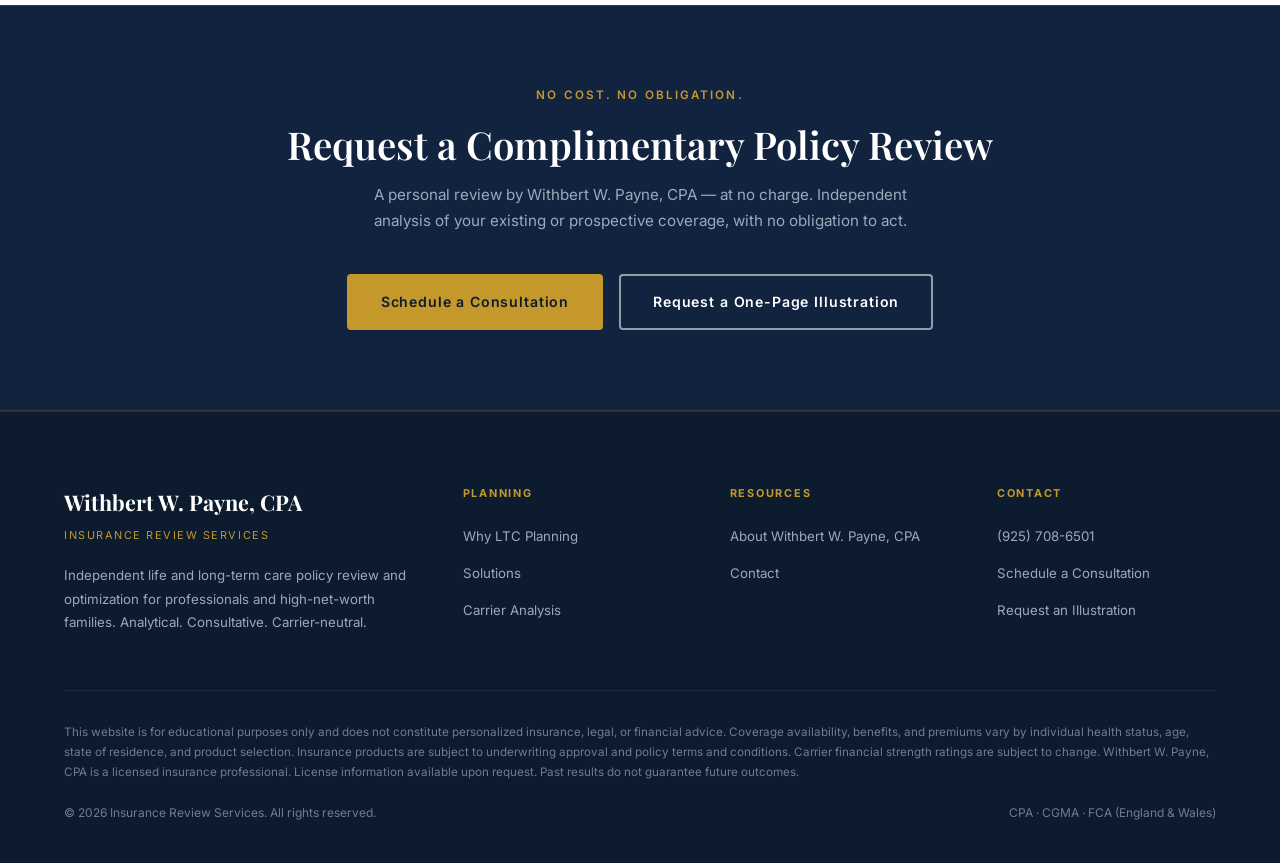
==== commit bc7c5095: "Change experience references from 60+ to 40+ years Co-Authored-By: Claude Sonnet 4.6 <noreply@anthro" ====
--- a/about.html
+++ b/about.html
@@ -4,7 +4,7 @@
   <meta charset="UTF-8">
   <meta name="viewport" content="width=device-width, initial-scale=1.0">
   <title>About Withbert W. Payne, CPA | Insurance Review Services</title>
-  <meta name="description" content="60+ years in finance, audit, and insurance. CPA, FCA, CGMA. Founder of Insurance Review Services — independent LTC and life insurance analysis for professionals and high-net-worth families in the San Francisco Bay Area.">
+  <meta name="description" content="Over 40 years in finance, audit, and insurance. CPA, FCA, CGMA. Founder of Insurance Review Services — independent LTC and life insurance analysis for professionals and high-net-worth families in the San Francisco Bay Area.">
   <link rel="stylesheet" href="css/style.css">
   <style>
     .timeline { display: flex; flex-direction: column; gap: 0; margin: 2rem 0; }
@@ -129,7 +129,7 @@
   <div class="container">
     <div class="eyebrow">Background &amp; Credentials</div>
     <h1>About Withbert W. Payne, CPA</h1>
-    <p>Founder &amp; President, Insurance Review Services — 60+ years in finance, audit, and insurance. Independent policy review for professionals, executives, and high-net-worth families throughout the San Francisco Bay Area.</p>
+    <p>Founder &amp; President, Insurance Review Services — over 40 years in finance, audit, and insurance. Independent policy review for professionals, executives, and high-net-worth families throughout the San Francisco Bay Area.</p>
   </div>
 </section>
 
@@ -172,7 +172,7 @@
             <span class="cred-tag">Cambridge</span>
             <span class="cred-tag">Price Waterhouse</span>
             <span class="cred-tag">New York Life</span>
-            <span class="cred-tag">60+ Years Experience</span>
+            <span class="cred-tag">40+ Years Experience</span>
             <span class="cred-tag">Independent</span>
           </div>
 
@@ -391,7 +391,7 @@
             To avoid a conflict of interest, your coverage should be evaluated by someone other than the agent who sold it. The selling agent has an inherent interest in defending the existing policy. An independent review has no such constraint.
           </p>
           <p style="color:var(--silver);font-size:0.92rem;">
-            Withbert W. Payne, CPA personally conducts every review — applying the same independent analytical framework developed at Price Waterhouse and refined across more than 60 years of finance, audit, and insurance experience.
+            Withbert W. Payne, CPA personally conducts every review — applying the same independent analytical framework developed at Price Waterhouse and refined across more than 40 years of finance, audit, and insurance experience.
           </p>
         </div>
         <div style="display:flex;flex-direction:column;gap:1.25rem;">
@@ -423,7 +423,7 @@
     </div>
     <div class="points-grid">
       <div class="point-card">
-        <div class="point-card__num">60+ Years</div>
+        <div class="point-card__num">40+ Years</div>
         <h4>Finance, Audit, and Insurance Experience</h4>
         <p>A career spanning articleship training in London, Price Waterhouse audit, carrier-side operations at Blue Cross, CNA Life, and New York Life, and 12+ years of independent review practice.</p>
       </div>
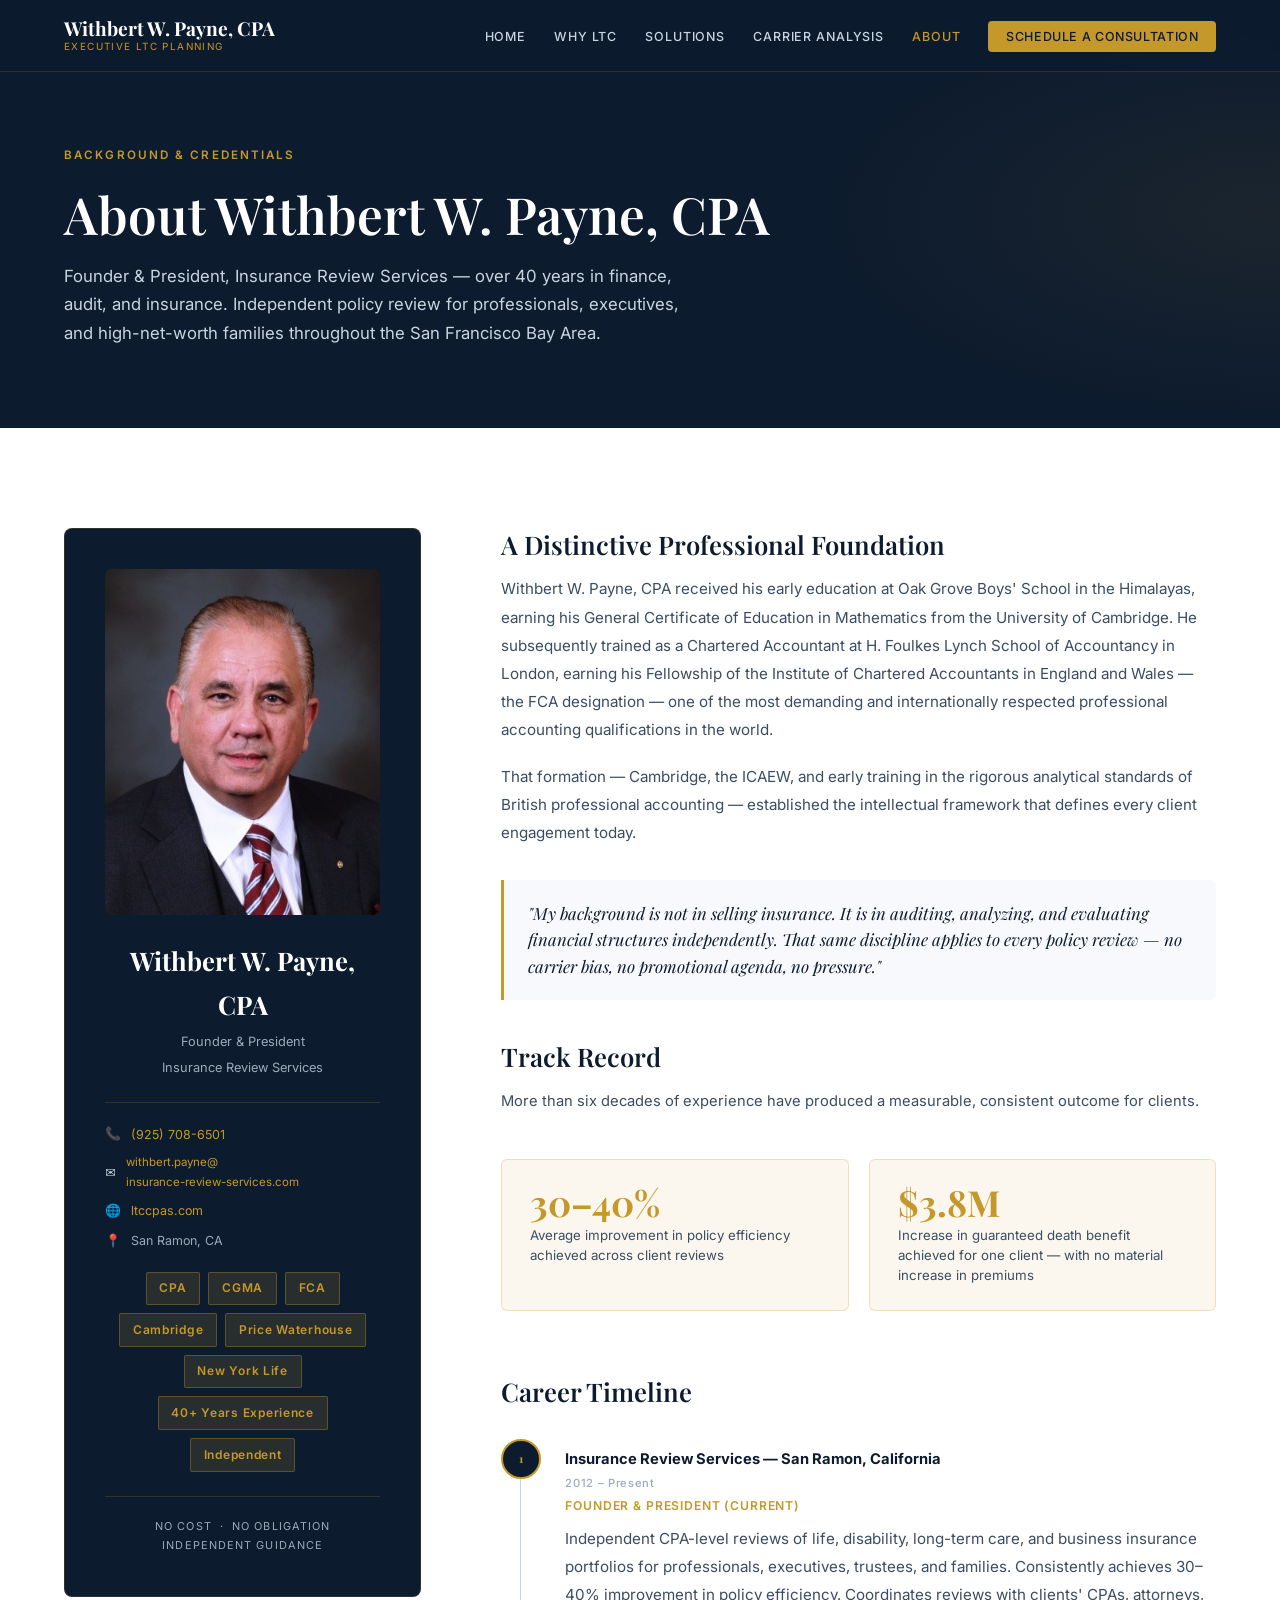
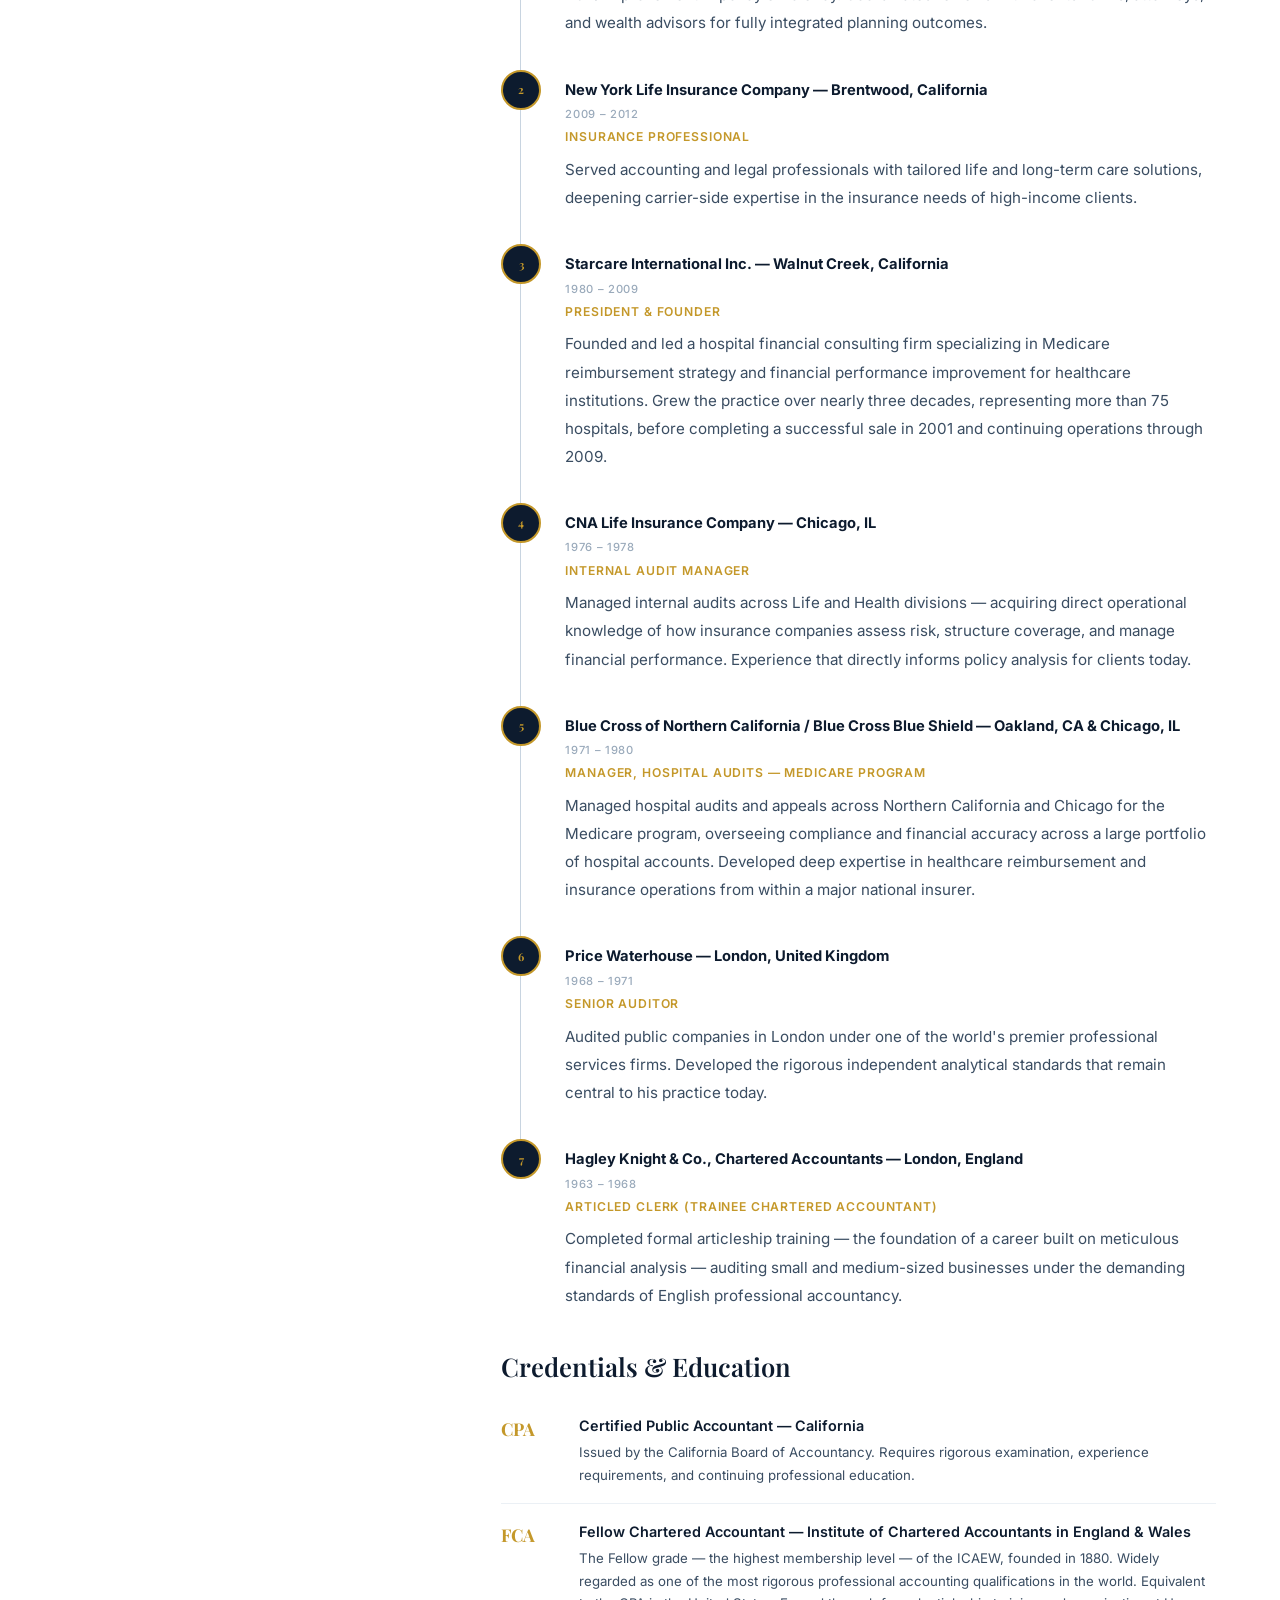
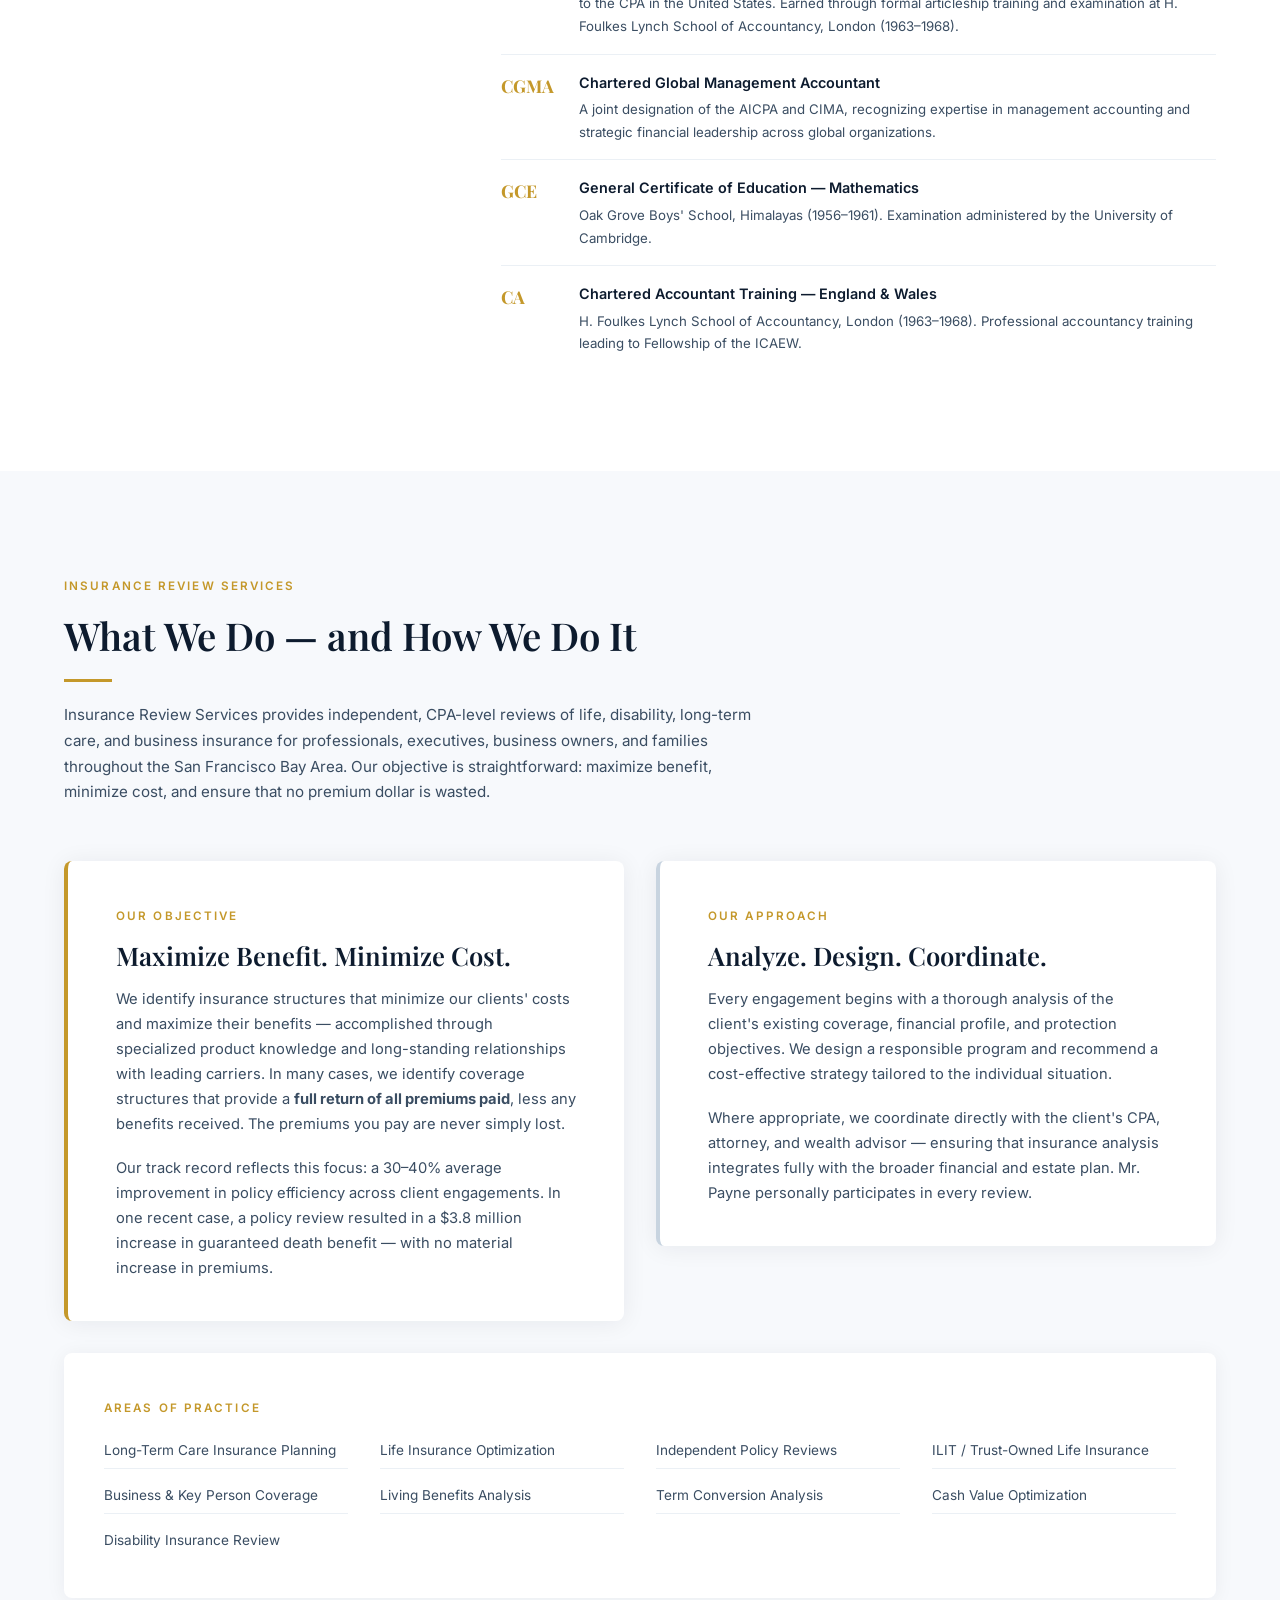
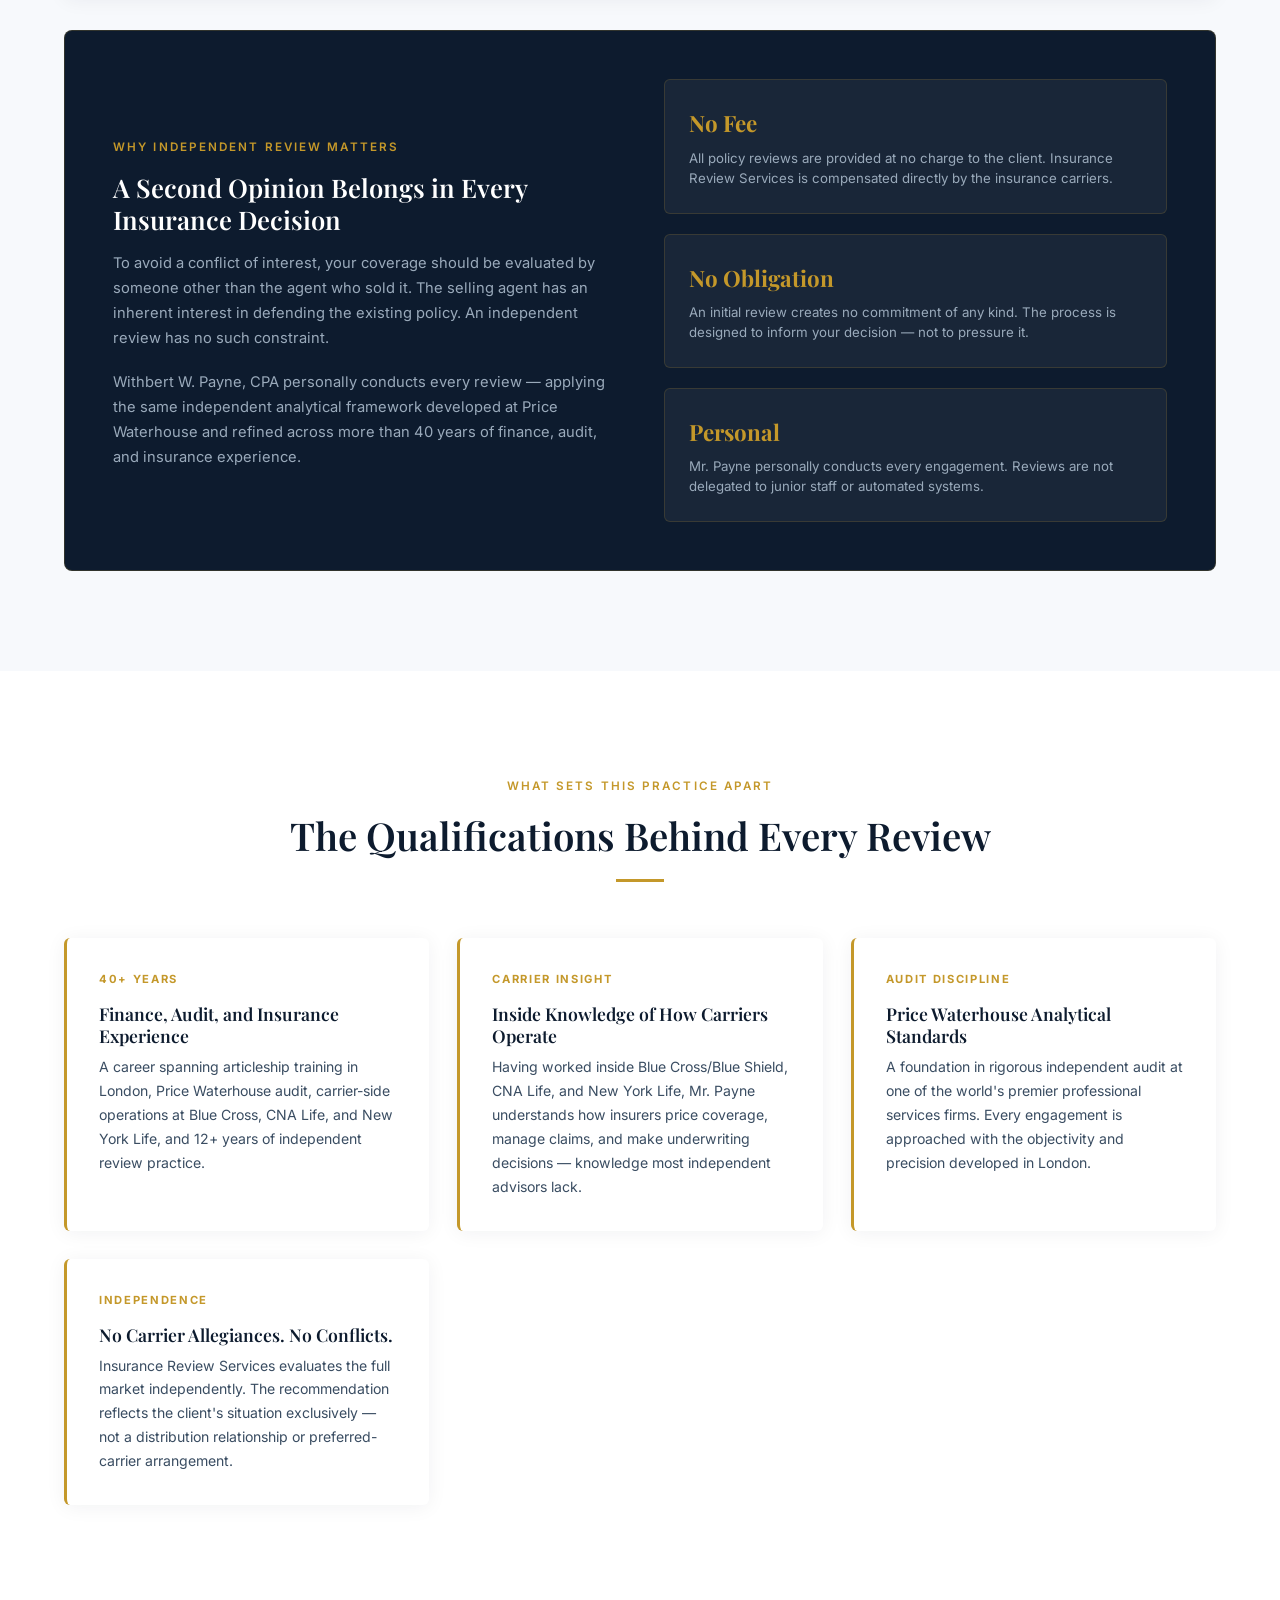
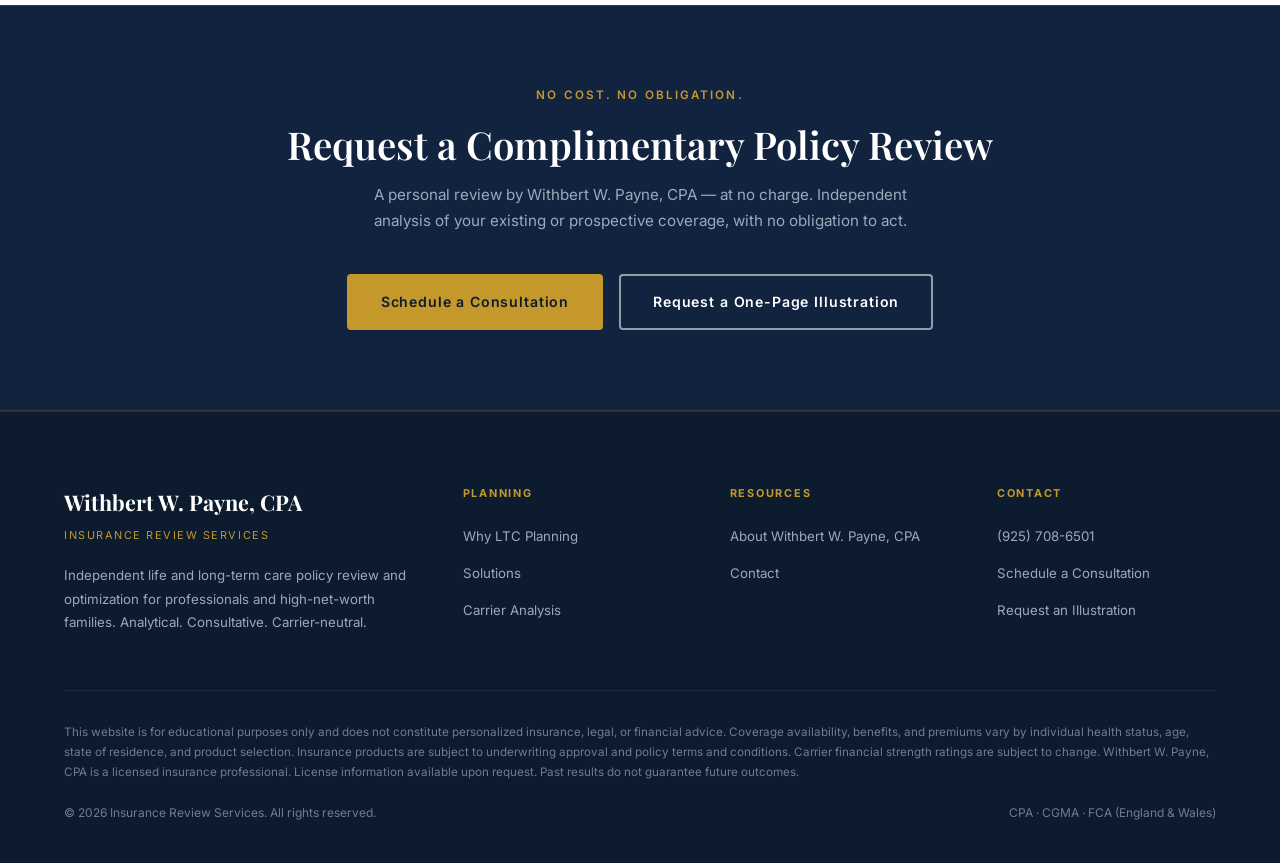
==== commit f56430f3: "Fix mobile layout — replace inline grids with responsive utility classes All two- and three-column i" ====
--- a/about.html
+++ b/about.html
@@ -201,7 +201,7 @@
 
         <h3 style="margin-top:2.5rem;">Track Record</h3>
         <p style="color:var(--text-mid);font-size:0.92rem;">More than six decades of experience have produced a measurable, consistent outcome for clients.</p>
-        <div style="display:grid;grid-template-columns:1fr 1fr;gap:1.25rem;margin:1.25rem 0 2rem;">
+        <div class="g-2col--tight" style="margin:1.25rem 0 2rem;">
           <div class="proof-block">
             <div class="proof-block__number">30–40%</div>
             <div class="proof-block__label">Average improvement in policy efficiency achieved across client reviews</div>
@@ -343,7 +343,7 @@
       </p>
     </div>
 
-    <div style="display:grid;grid-template-columns:1fr 1fr;gap:2rem;margin-bottom:2rem;">
+    <div class="g-2col--mid" style="margin-bottom:2rem;">
       <div class="service-block">
         <div class="eyebrow" style="margin-bottom:0.75rem;">Our Objective</div>
         <h3>Maximize Benefit. Minimize Cost.</h3>
@@ -383,7 +383,7 @@
     </div>
 
     <div style="background:var(--navy-deep);border-radius:8px;padding:3rem;border:1px solid rgba(196,152,42,0.2);">
-      <div style="display:grid;grid-template-columns:1fr 1fr;gap:3rem;align-items:center;">
+      <div class="g-2col" style="gap:3rem;">
         <div>
           <div class="eyebrow" style="margin-bottom:0.875rem;">Why Independent Review Matters</div>
           <h3 style="color:var(--white);margin-bottom:1rem;">A Second Opinion Belongs in Every Insurance Decision</h3>
--- a/css/style.css
+++ b/css/style.css
@@ -699,6 +699,13 @@
   gap: 0.5rem;
 }
 
+/* === Responsive Grid Utilities === */
+.g-2col        { display: grid; grid-template-columns: 1fr 1fr; gap: 5rem; align-items: center; }
+.g-2col--mid   { display: grid; grid-template-columns: 1fr 1fr; gap: 2rem; align-items: start; }
+.g-2col--tight { display: grid; grid-template-columns: 1fr 1fr; gap: 1.25rem; }
+.g-3col        { display: grid; grid-template-columns: repeat(3, 1fr); gap: 2rem; }
+.g-strategy    { display: grid; grid-template-columns: 1fr 2fr; gap: 3rem; }
+
 /* === Responsive === */
 @media (max-width: 1024px) {
   .footer__grid   { grid-template-columns: 1fr 1fr; }
@@ -708,6 +715,8 @@
   .hero__grid     { grid-template-columns: 1fr; }
   .hero__panel    { display: none; }
   .hero           { min-height: auto; }
+  .g-2col         { gap: 3rem; }
+  .g-strategy     { grid-template-columns: 1fr; gap: 2rem; }
 }
 
 @media (max-width: 768px) {
@@ -733,6 +742,12 @@
   .credentials-grid { gap: 2rem; }
   .credential-sep { display: none; }
   .cta-band__actions { flex-direction: column; align-items: center; }
+  .page-hero { padding: 110px 0 48px; }
+  .g-2col, .g-2col--mid, .g-2col--tight, .g-3col, .g-strategy {
+    grid-template-columns: 1fr;
+    gap: 2rem;
+  }
+  .service-block { padding: 1.75rem; }
 }
 
 @media (max-width: 480px) {
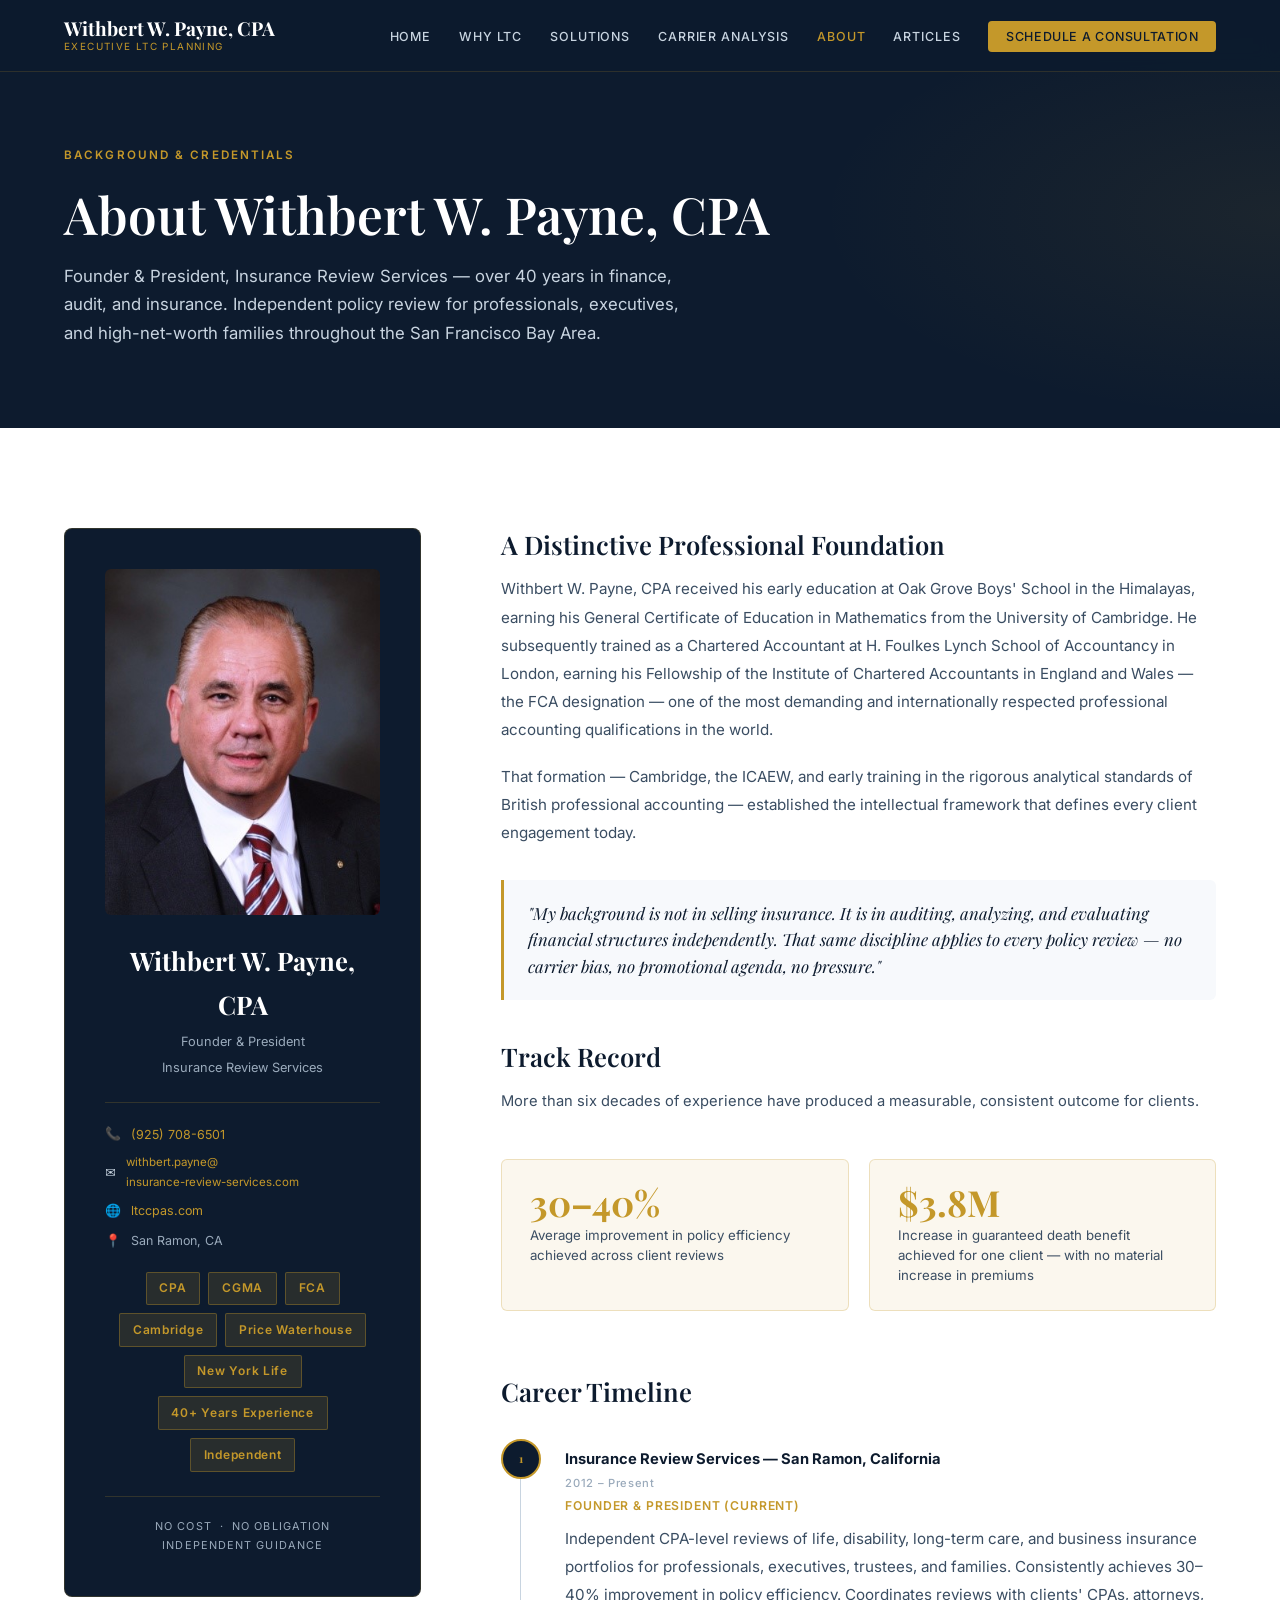
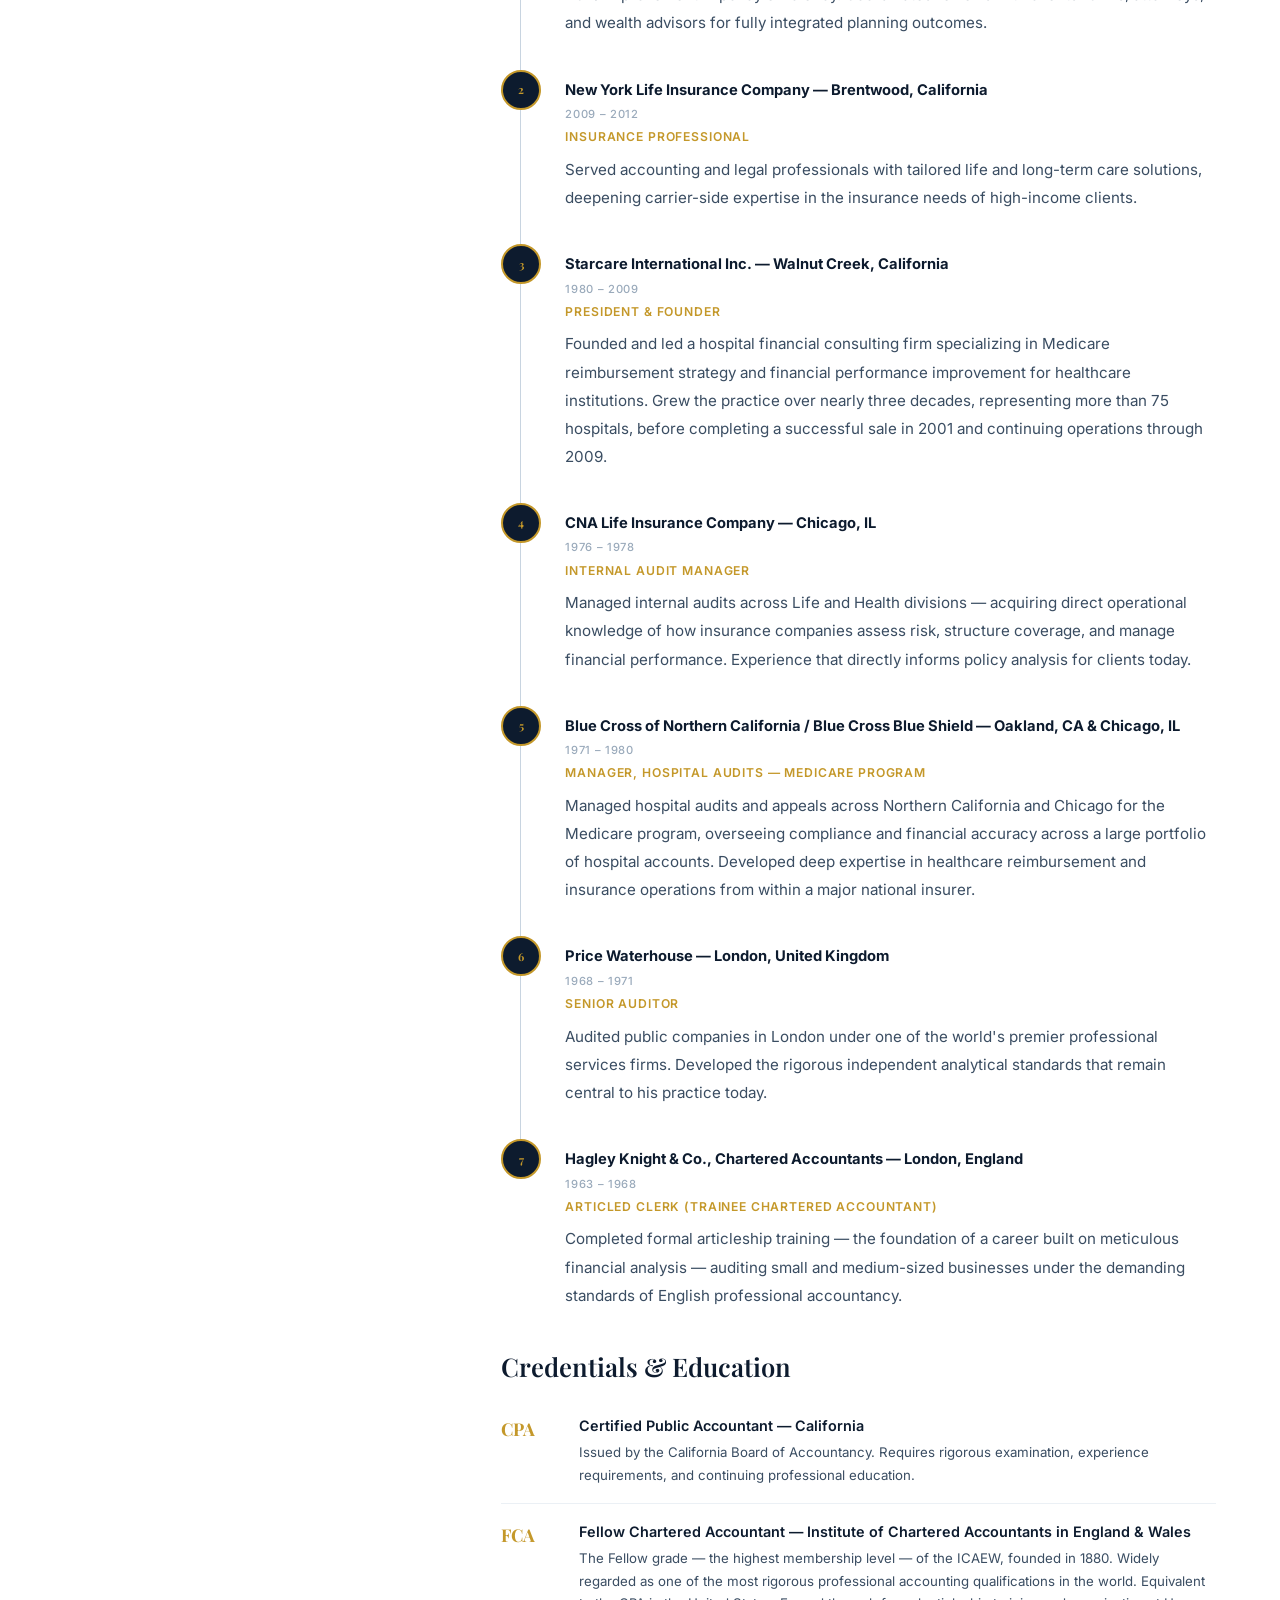
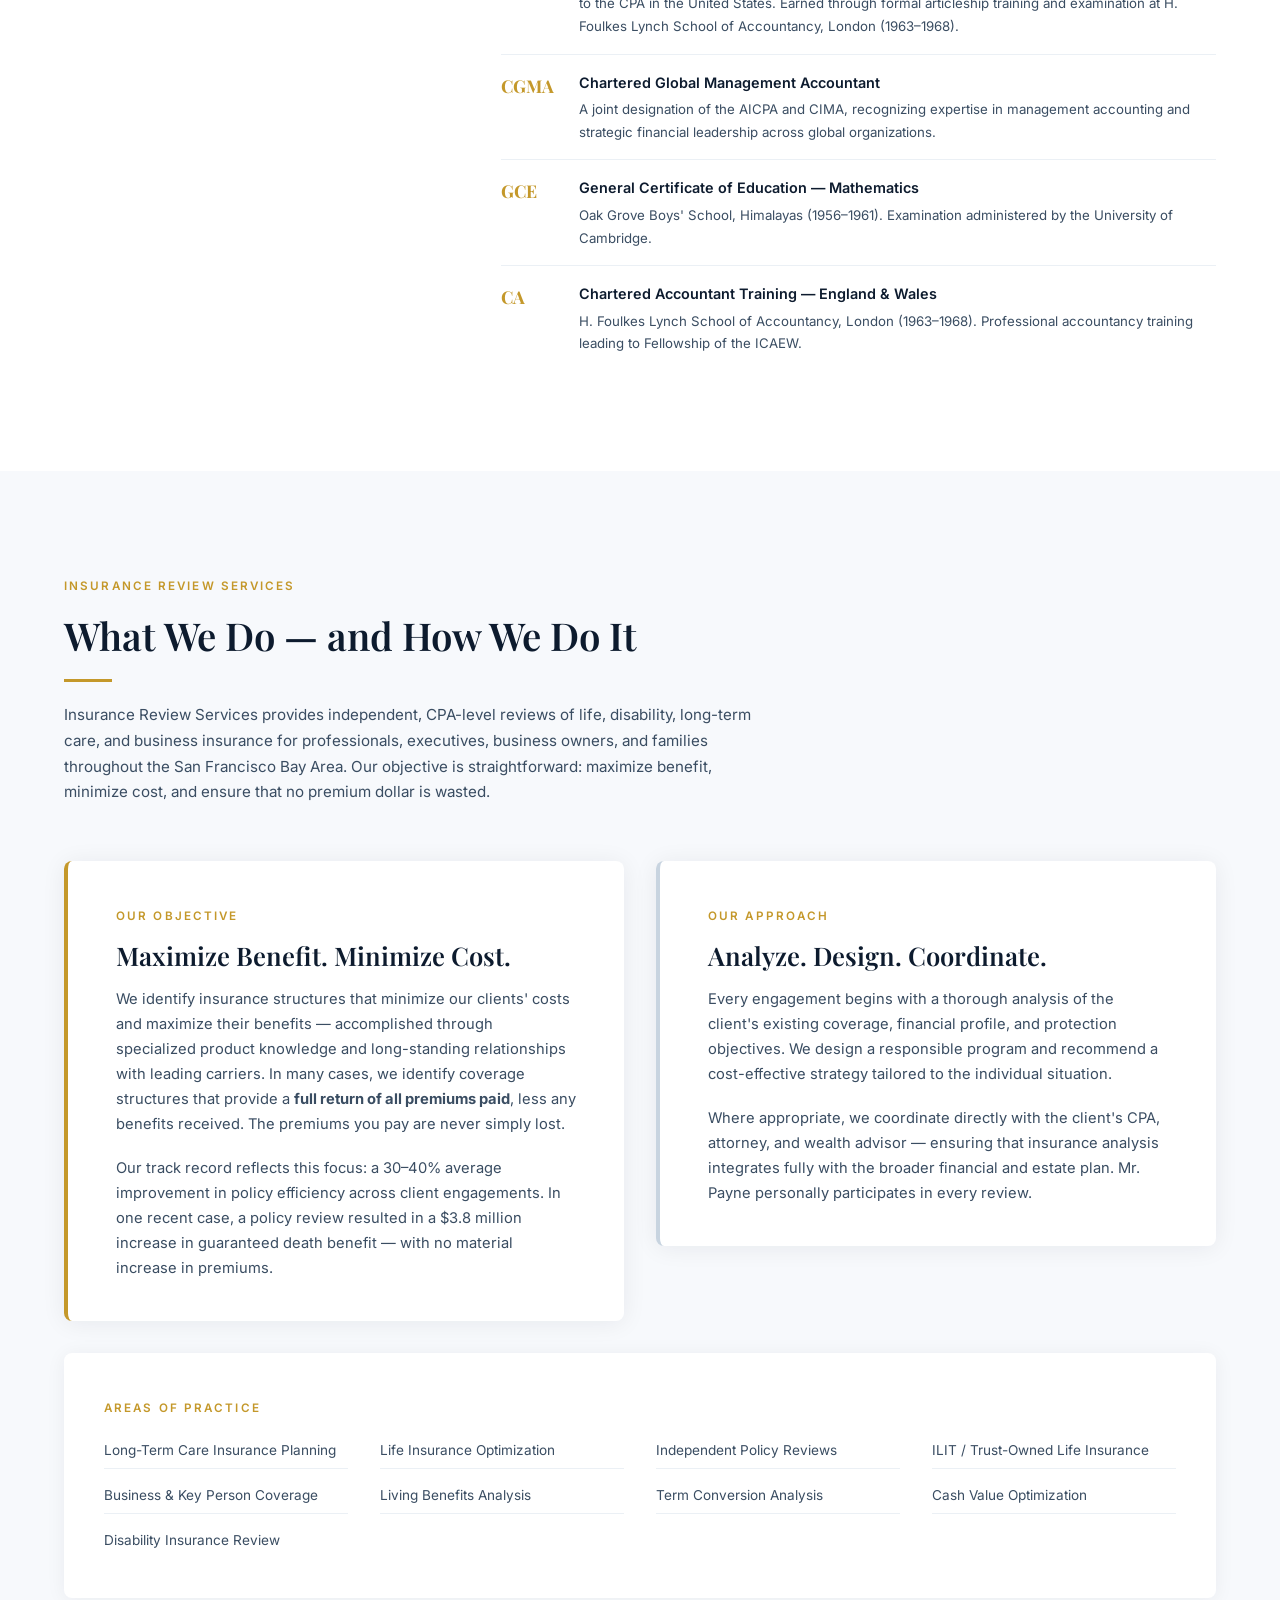
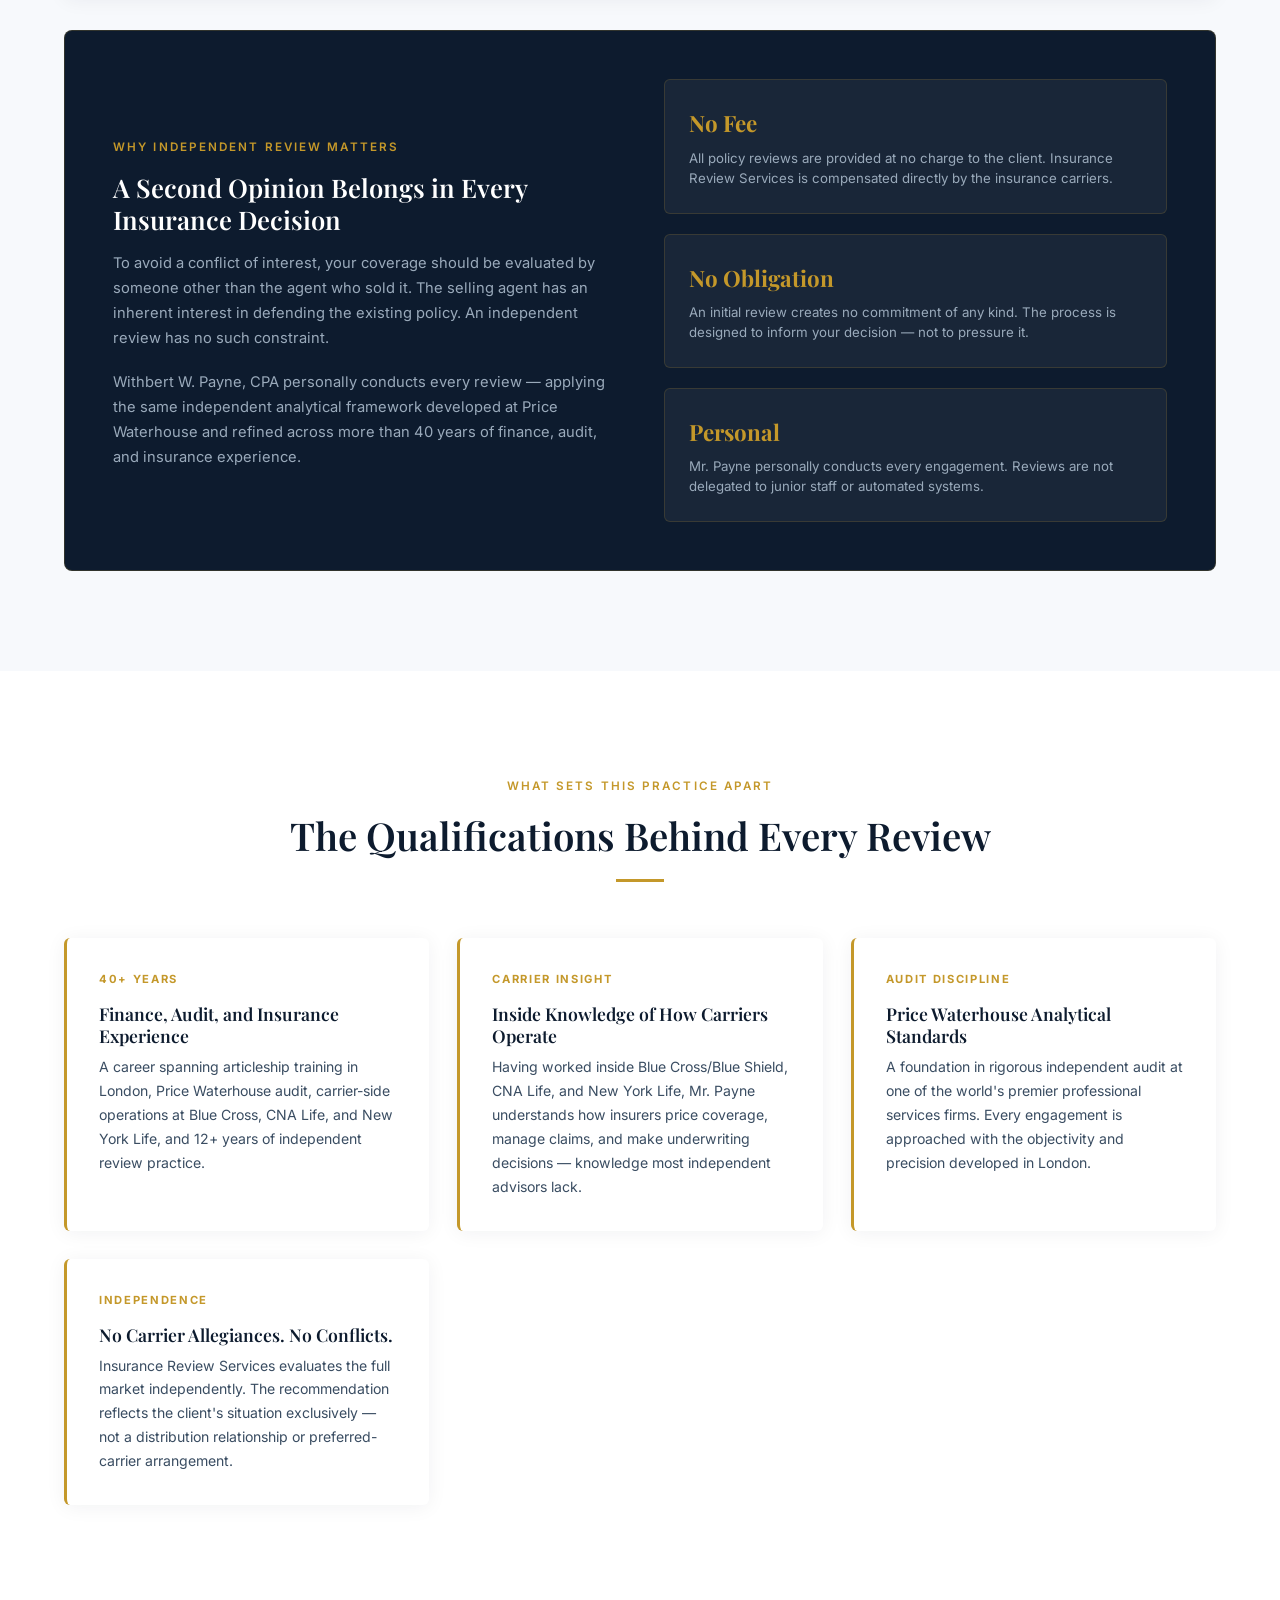
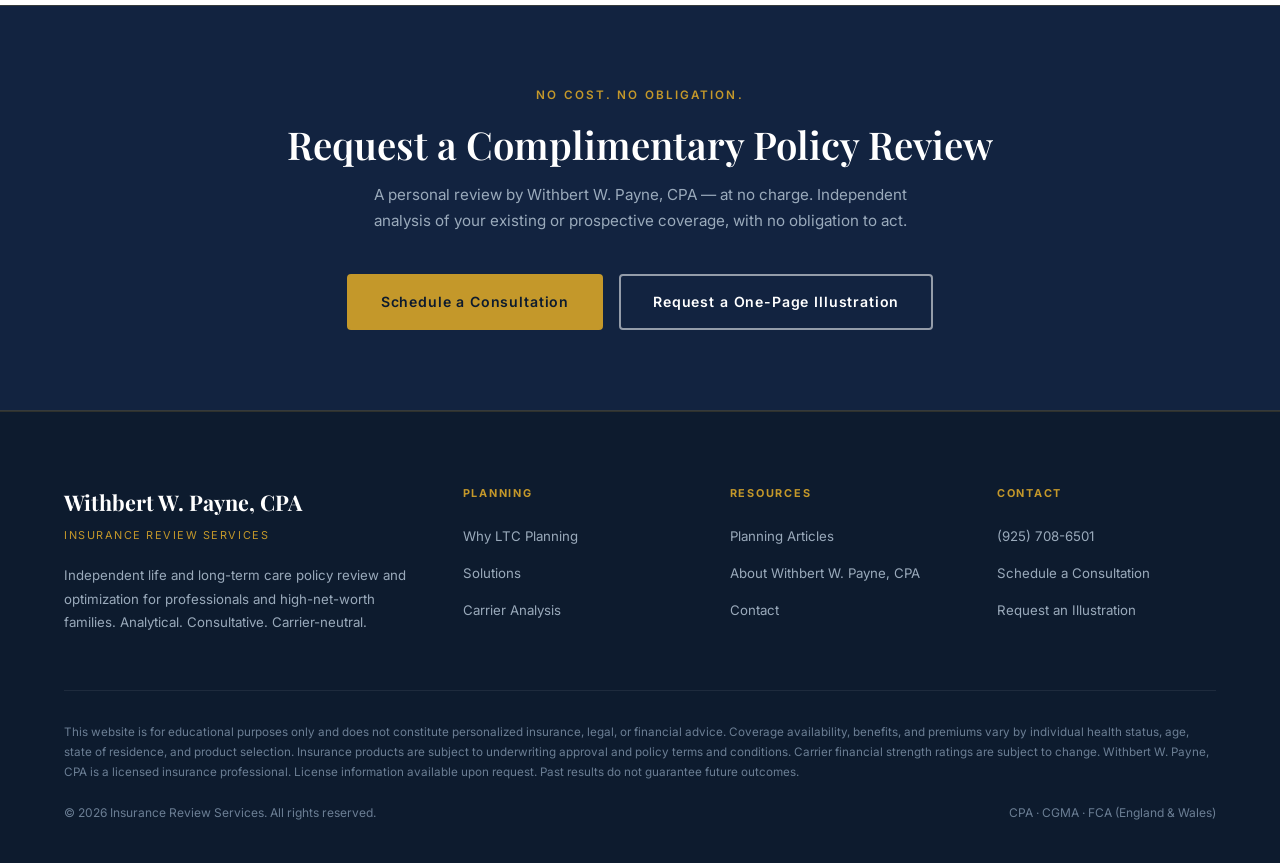
==== commit e7a3153e: "Add Articles section with listing page and sitewide nav/footer links - Create articles.html with sin" ====
--- a/about.html
+++ b/about.html
@@ -118,6 +118,7 @@
     <li><a href="solutions.html">Solutions</a></li>
     <li><a href="carrier-comparison.html">Carrier Analysis</a></li>
     <li><a href="about.html">About</a></li>
+    <li><a href="articles.html">Articles</a></li>
     <li><a href="contact.html" class="nav__cta">Schedule a Consultation</a></li>
   </ul>
   <button class="nav__toggle" aria-label="Open menu">
@@ -477,6 +478,7 @@
       <div>
         <div class="footer__heading">Resources</div>
         <ul class="footer__links">
+          <li><a href="articles.html">Planning Articles</a></li>
           <li><a href="about.html">About Withbert W. Payne, CPA</a></li>
           <li><a href="contact.html">Contact</a></li>
         </ul>
--- a/css/style.css
+++ b/css/style.css
@@ -699,6 +699,49 @@
   gap: 0.5rem;
 }
 
+/* === Article Listing === */
+.article-list { max-width: 780px; margin: 0 auto; }
+.article-card {
+  border-bottom: 1px solid var(--silver-pale);
+  padding: 2.75rem 0;
+}
+.article-card:first-child { padding-top: 0.25rem; }
+.article-card:last-child { border-bottom: none; padding-bottom: 0; }
+.article-card .eyebrow { margin-bottom: 0.625rem; }
+.article-card__title {
+  font-size: clamp(1.2rem, 2.2vw, 1.6rem);
+  color: var(--navy-deep);
+  margin-bottom: 0.875rem;
+  line-height: 1.35;
+}
+.article-card__title a { color: inherit; }
+.article-card__title a:hover { color: var(--gold); }
+.article-card__excerpt {
+  color: var(--text-mid);
+  font-size: 0.97rem;
+  line-height: 1.8;
+  margin-bottom: 1.25rem;
+}
+.article-card__meta {
+  display: flex;
+  align-items: center;
+  gap: 1.5rem;
+  flex-wrap: wrap;
+}
+.article-card__author {
+  font-size: 0.82rem;
+  color: var(--text-light);
+  font-style: italic;
+}
+.article-card__link {
+  font-size: 0.82rem;
+  font-weight: 600;
+  color: var(--gold);
+  letter-spacing: 0.03em;
+  transition: color var(--ease);
+}
+.article-card__link:hover { color: var(--navy-deep); }
+
 /* === Responsive Grid Utilities === */
 .g-2col        { display: grid; grid-template-columns: 1fr 1fr; gap: 5rem; align-items: center; }
 .g-2col--mid   { display: grid; grid-template-columns: 1fr 1fr; gap: 2rem; align-items: start; }
@@ -721,20 +764,34 @@
 
 @media (max-width: 768px) {
   :root { --section-pad: 64px 0; }
-  .nav__links { display: none; }
-  .nav__toggle { display: flex; }
-  .nav__links.open {
-    display: flex;
-    flex-direction: column;
-    position: fixed;
-    top: 72px; left: 0; right: 0; bottom: 0;
-    background: var(--navy-deep);
-    padding: 2.5rem 5%;
-    gap: 1.5rem;
-    align-items: flex-start;
-    overflow-y: auto;
+
+  /* Nav: always-visible horizontal link strip below brand */
+  .nav {
+    height: auto;
+    flex-wrap: wrap;
+    padding: 0.5rem 5% 0;
+    gap: 0;
   }
-  .nav__links.open a { font-size: 1rem; }
+  .nav__brand { padding: 0.4rem 0; flex: 1; }
+  .nav__toggle { display: none; }
+  .nav__links {
+    display: flex !important;
+    flex-direction: row;
+    width: 100%;
+    overflow-x: auto;
+    gap: 0;
+    padding: 0.5rem 0 0.625rem;
+    border-top: 1px solid rgba(196,152,42,0.15);
+    margin-top: 0.25rem;
+    align-items: center;
+    scrollbar-width: none;
+    -ms-overflow-style: none;
+  }
+  .nav__links::-webkit-scrollbar { display: none; }
+  .nav__links li { flex-shrink: 0; }
+  .nav__links a { font-size: 0.68rem; padding: 0.2rem 0.6rem; }
+  .nav__cta { padding: 0.3rem 0.7rem !important; font-size: 0.65rem !important; }
+
   .form { padding: 1.75rem; }
   .form-row { grid-template-columns: 1fr; }
   .footer__grid { grid-template-columns: 1fr; gap: 2rem; }
@@ -742,7 +799,8 @@
   .credentials-grid { gap: 2rem; }
   .credential-sep { display: none; }
   .cta-band__actions { flex-direction: column; align-items: center; }
-  .page-hero { padding: 110px 0 48px; }
+  .page-hero { padding: 130px 0 48px; }
+  .hero { padding: 130px 0 60px; }
   .g-2col, .g-2col--mid, .g-2col--tight, .g-3col, .g-strategy {
     grid-template-columns: 1fr;
     gap: 2rem;
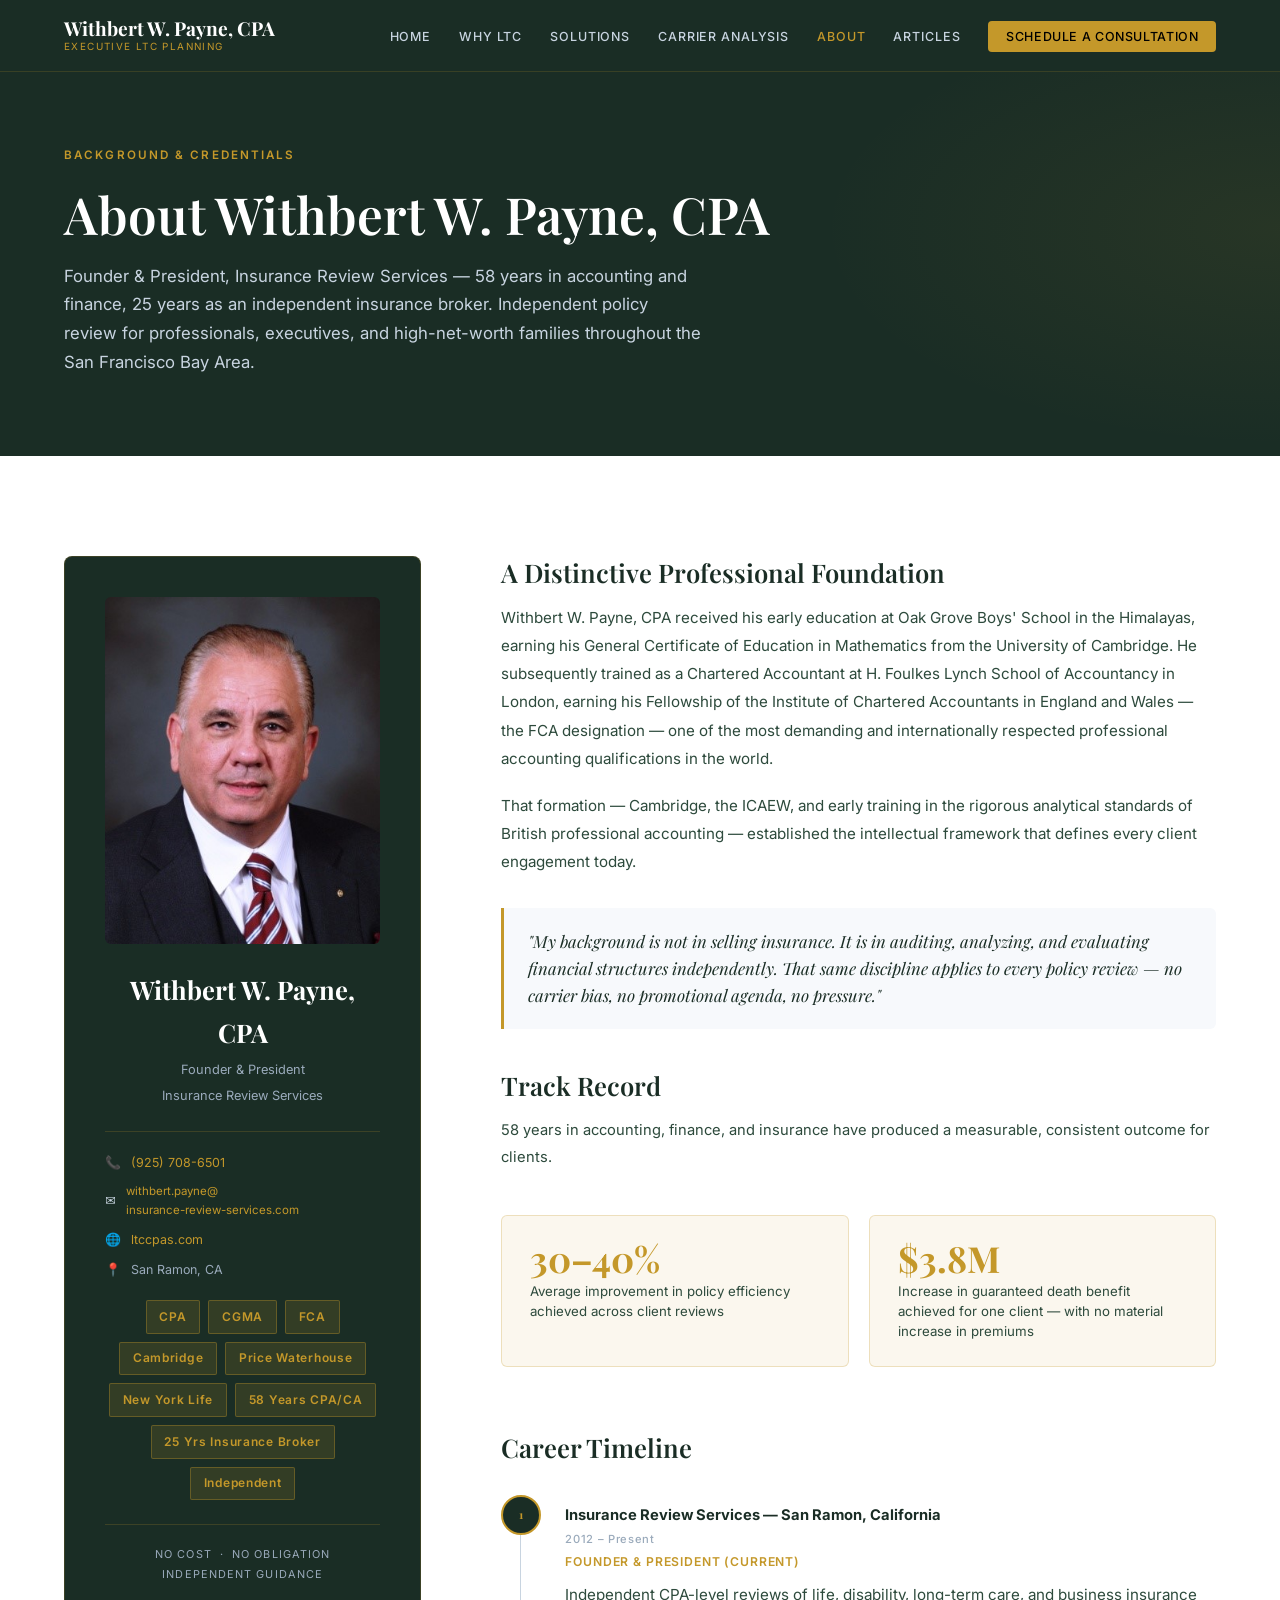
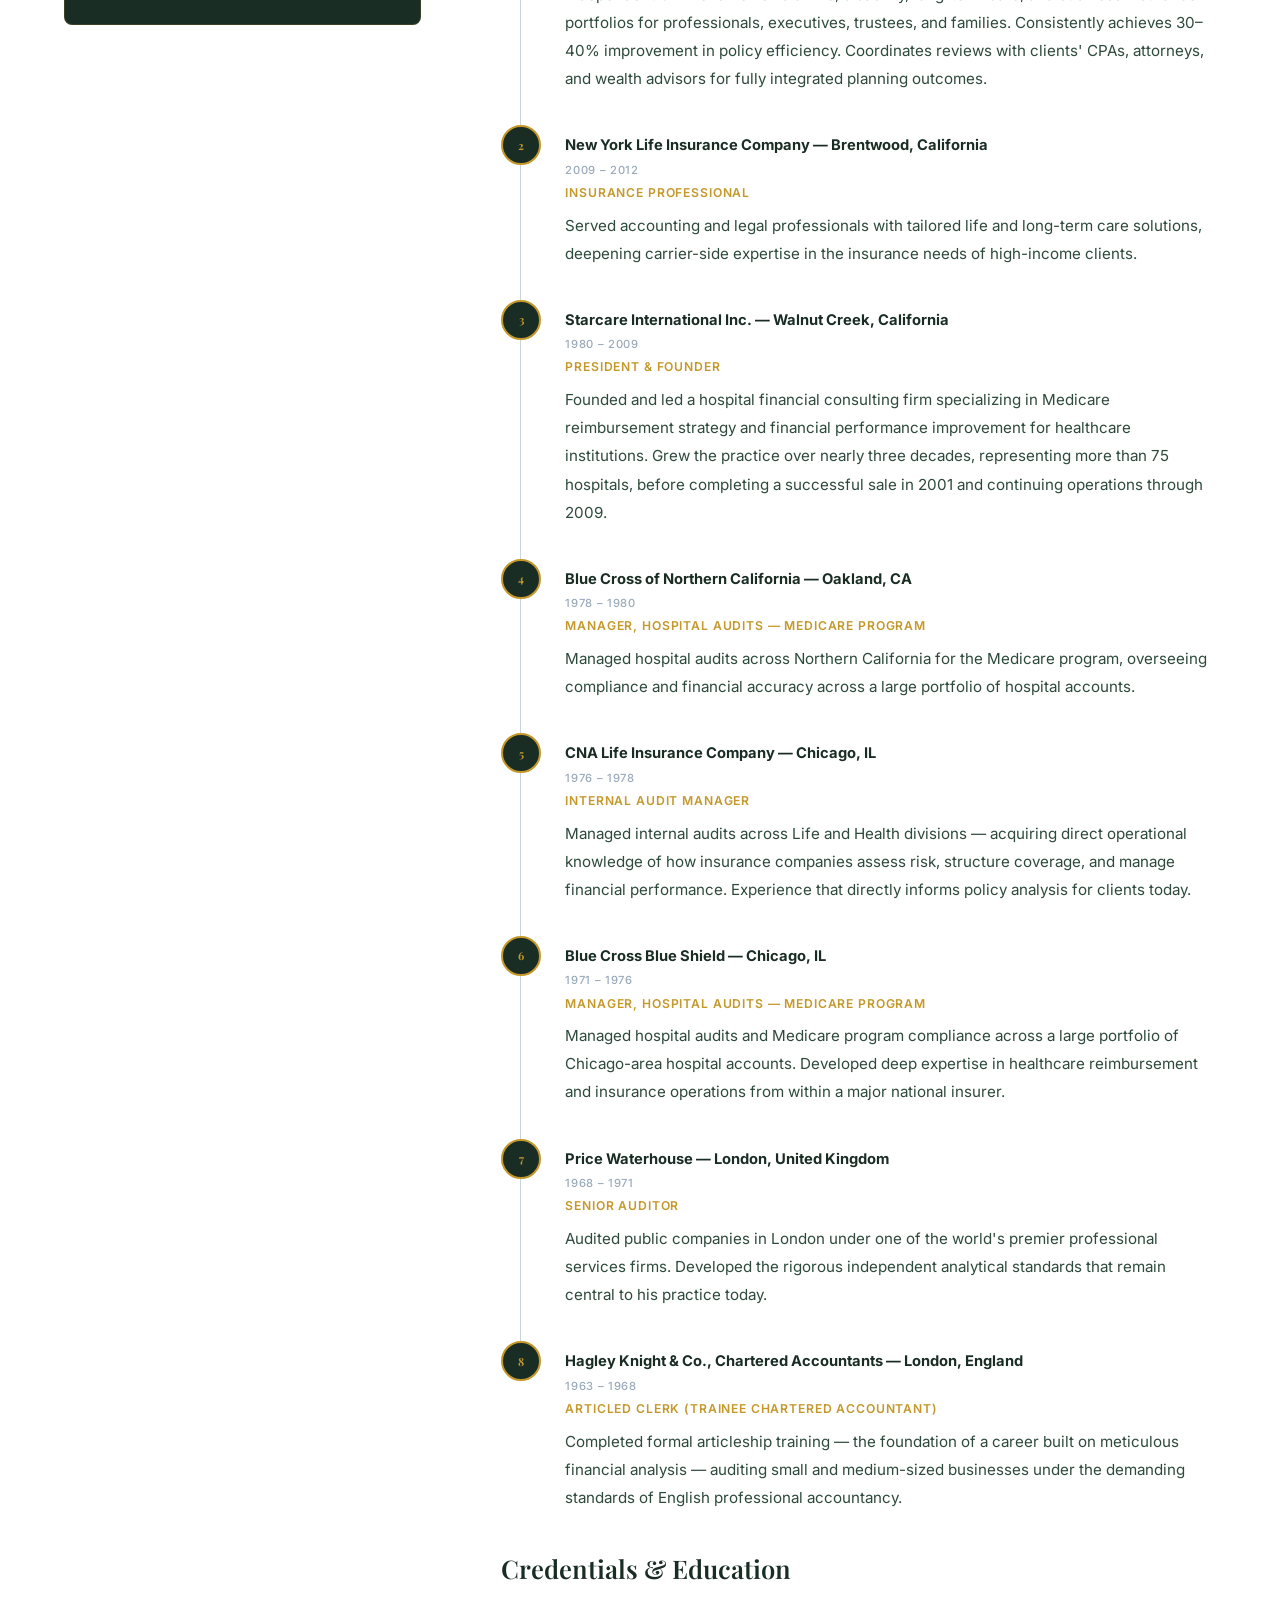
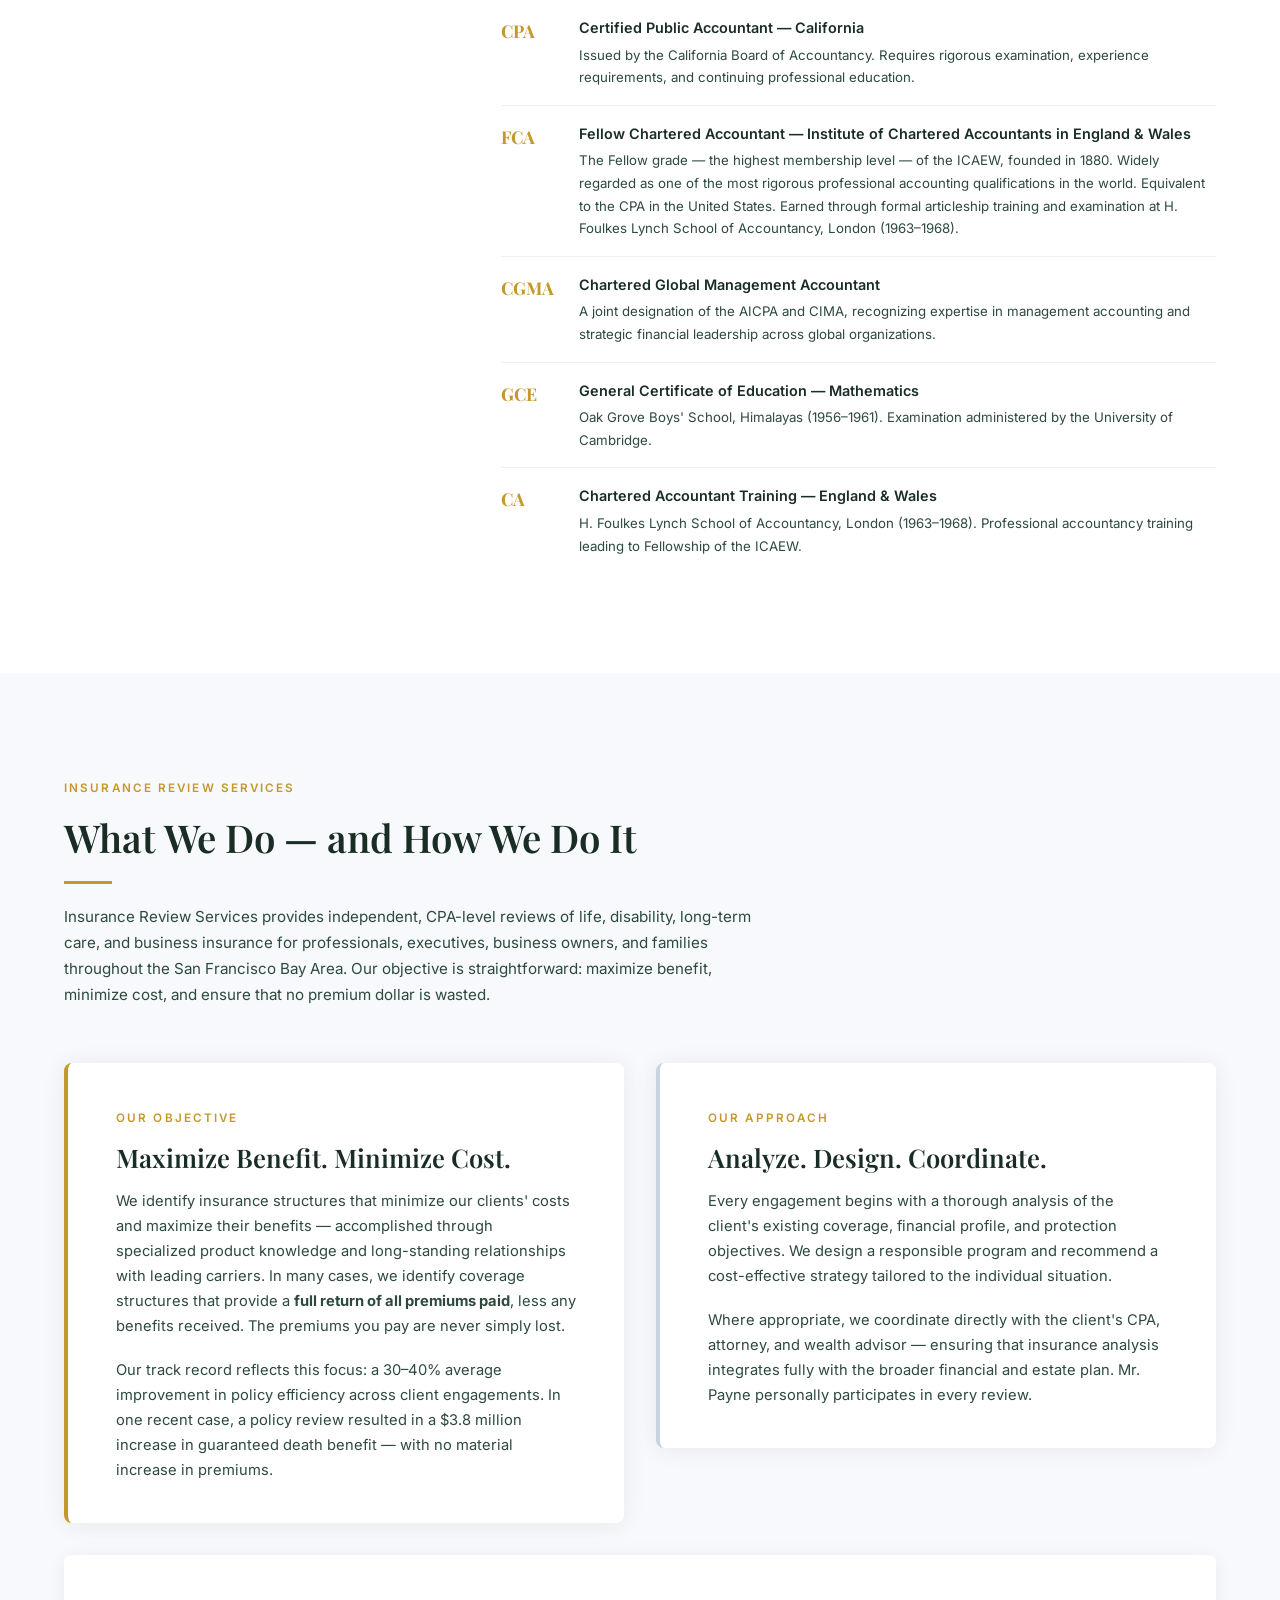
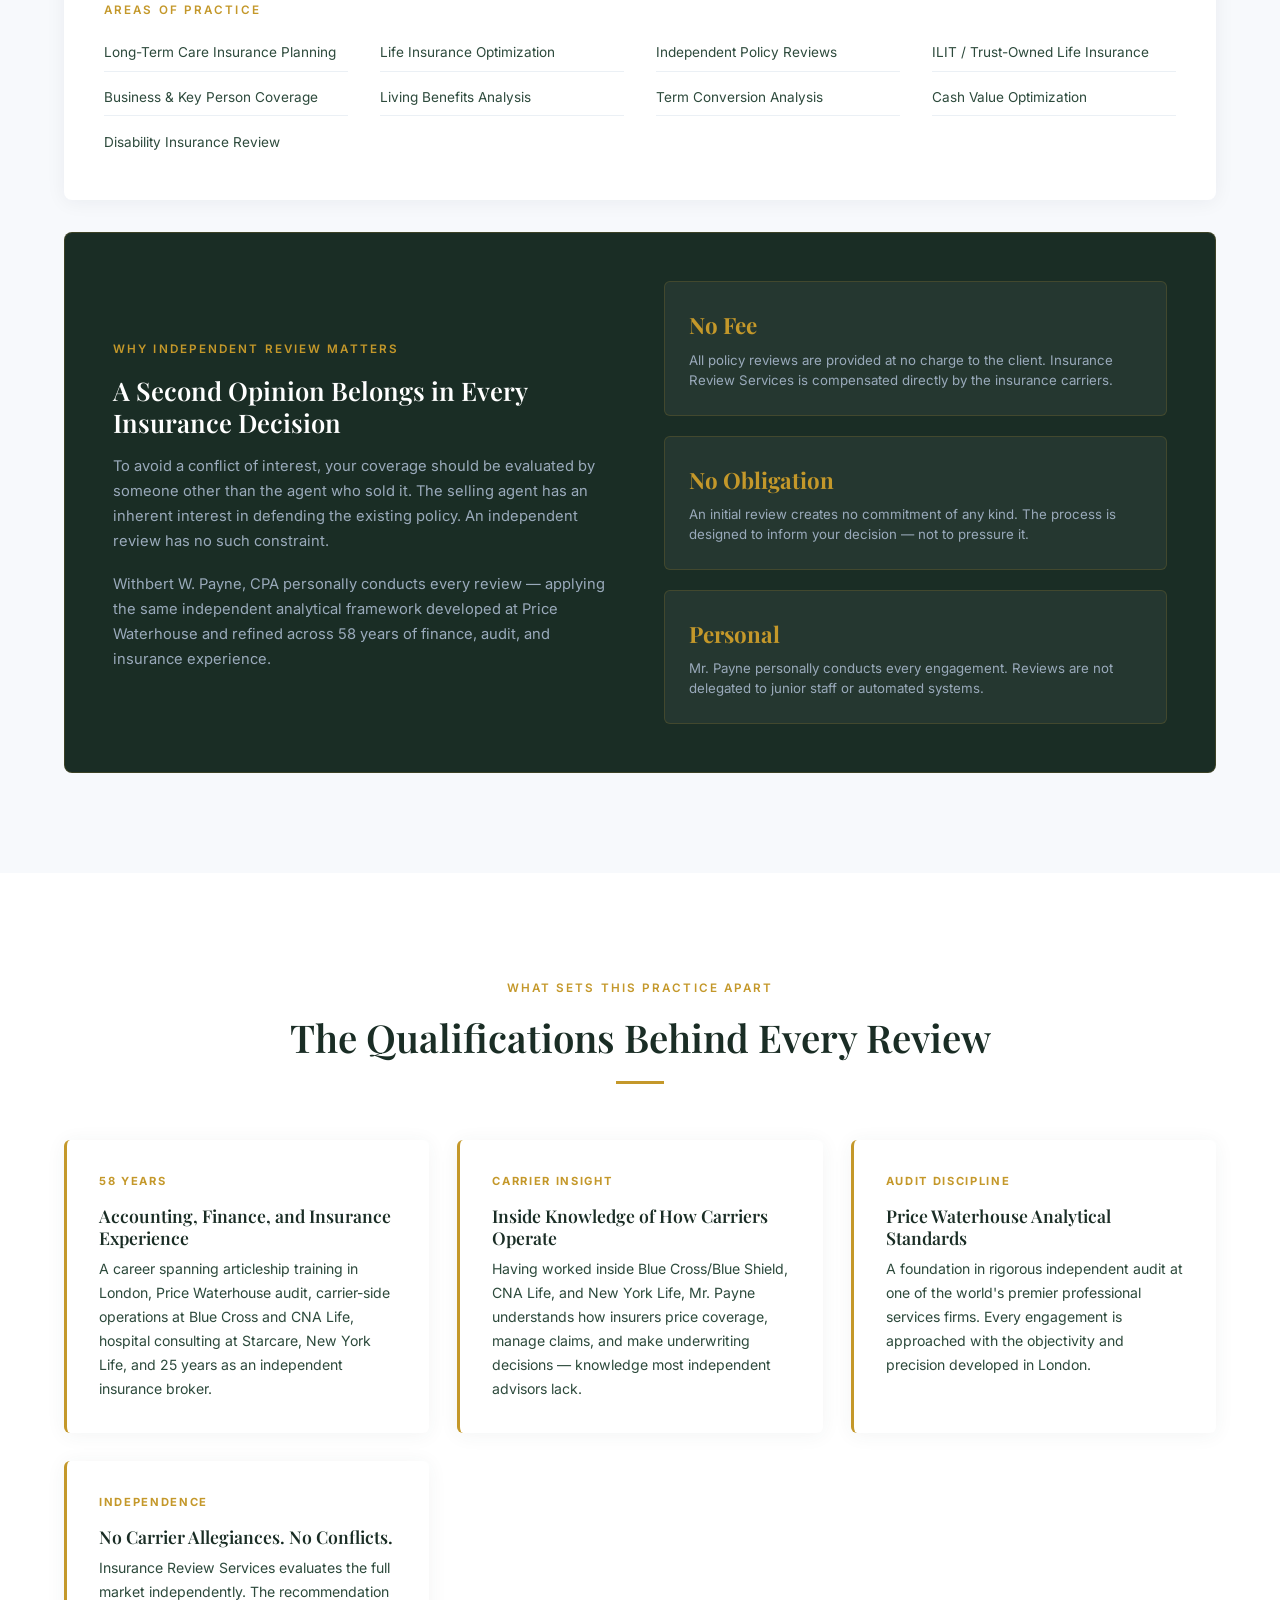
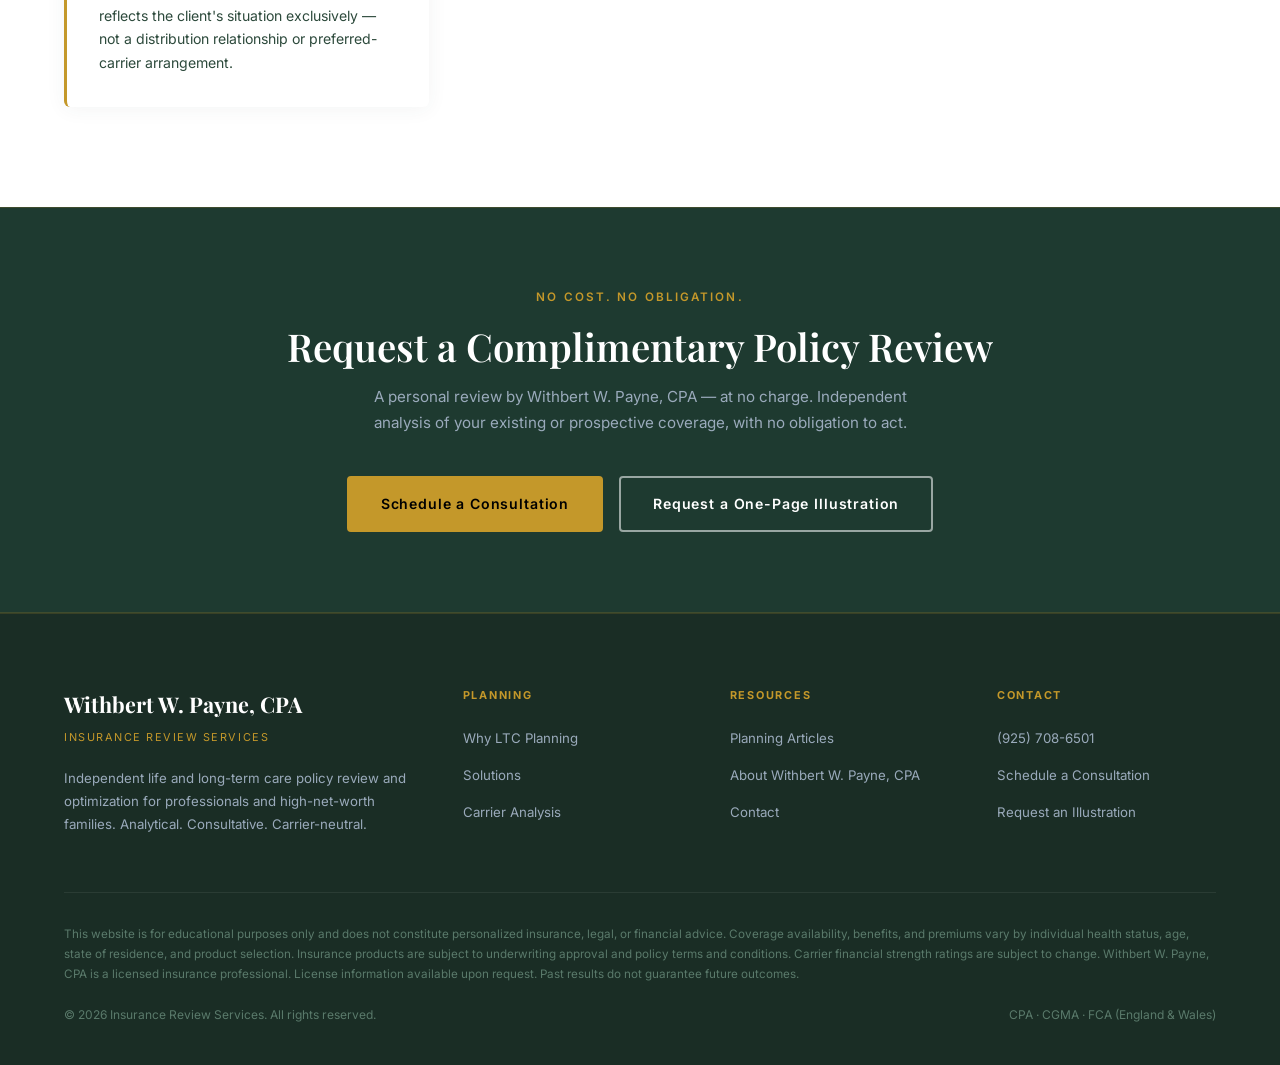
==== commit 882adce4: "Update about page: correct career dates, split Blue Cross entries, 58-year credential" ====
--- a/about.html
+++ b/about.html
@@ -4,7 +4,7 @@
   <meta charset="UTF-8">
   <meta name="viewport" content="width=device-width, initial-scale=1.0">
   <title>About Withbert W. Payne, CPA | Insurance Review Services</title>
-  <meta name="description" content="Over 40 years in finance, audit, and insurance. CPA, FCA, CGMA. Founder of Insurance Review Services — independent LTC and life insurance analysis for professionals and high-net-worth families in the San Francisco Bay Area.">
+  <meta name="description" content="58 years in accounting and finance. 25 years as an independent insurance broker. CPA, FCA, CGMA. Founder of Insurance Review Services — independent LTC and life insurance analysis for professionals and high-net-worth families in the San Francisco Bay Area.">
   <link rel="stylesheet" href="css/style.css">
   <style>
     .timeline { display: flex; flex-direction: column; gap: 0; margin: 2rem 0; }
@@ -130,7 +130,7 @@
   <div class="container">
     <div class="eyebrow">Background &amp; Credentials</div>
     <h1>About Withbert W. Payne, CPA</h1>
-    <p>Founder &amp; President, Insurance Review Services — over 40 years in finance, audit, and insurance. Independent policy review for professionals, executives, and high-net-worth families throughout the San Francisco Bay Area.</p>
+    <p>Founder &amp; President, Insurance Review Services — 58 years in accounting and finance, 25 years as an independent insurance broker. Independent policy review for professionals, executives, and high-net-worth families throughout the San Francisco Bay Area.</p>
   </div>
 </section>
 
@@ -173,7 +173,8 @@
             <span class="cred-tag">Cambridge</span>
             <span class="cred-tag">Price Waterhouse</span>
             <span class="cred-tag">New York Life</span>
-            <span class="cred-tag">40+ Years Experience</span>
+            <span class="cred-tag">58 Years CPA/CA</span>
+            <span class="cred-tag">25 Yrs Insurance Broker</span>
             <span class="cred-tag">Independent</span>
           </div>
 
@@ -201,7 +202,7 @@
         </div>
 
         <h3 style="margin-top:2.5rem;">Track Record</h3>
-        <p style="color:var(--text-mid);font-size:0.92rem;">More than six decades of experience have produced a measurable, consistent outcome for clients.</p>
+        <p style="color:var(--text-mid);font-size:0.92rem;">58 years in accounting, finance, and insurance have produced a measurable, consistent outcome for clients.</p>
         <div class="g-2col--tight" style="margin:1.25rem 0 2rem;">
           <div class="proof-block">
             <div class="proof-block__number">30–40%</div>
@@ -249,6 +250,16 @@
           <div class="timeline-item">
             <div class="timeline-dot">4</div>
             <div class="timeline-body">
+              <div class="timeline-org">Blue Cross of Northern California — Oakland, CA</div>
+              <div class="timeline-dates">1978 – 1980</div>
+              <div class="timeline-role">Manager, Hospital Audits — Medicare Program</div>
+              <p class="timeline-desc">Managed hospital audits across Northern California for the Medicare program, overseeing compliance and financial accuracy across a large portfolio of hospital accounts.</p>
+            </div>
+          </div>
+
+          <div class="timeline-item">
+            <div class="timeline-dot">5</div>
+            <div class="timeline-body">
               <div class="timeline-org">CNA Life Insurance Company — Chicago, IL</div>
               <div class="timeline-dates">1976 – 1978</div>
               <div class="timeline-role">Internal Audit Manager</div>
@@ -257,17 +268,17 @@
           </div>
 
           <div class="timeline-item">
-            <div class="timeline-dot">5</div>
-            <div class="timeline-body">
-              <div class="timeline-org">Blue Cross of Northern California / Blue Cross Blue Shield — Oakland, CA &amp; Chicago, IL</div>
-              <div class="timeline-dates">1971 – 1980</div>
+            <div class="timeline-dot">6</div>
+            <div class="timeline-body">
+              <div class="timeline-org">Blue Cross Blue Shield — Chicago, IL</div>
+              <div class="timeline-dates">1971 – 1976</div>
               <div class="timeline-role">Manager, Hospital Audits — Medicare Program</div>
-              <p class="timeline-desc">Managed hospital audits and appeals across Northern California and Chicago for the Medicare program, overseeing compliance and financial accuracy across a large portfolio of hospital accounts. Developed deep expertise in healthcare reimbursement and insurance operations from within a major national insurer.</p>
-            </div>
-          </div>
-
-          <div class="timeline-item">
-            <div class="timeline-dot">6</div>
+              <p class="timeline-desc">Managed hospital audits and Medicare program compliance across a large portfolio of Chicago-area hospital accounts. Developed deep expertise in healthcare reimbursement and insurance operations from within a major national insurer.</p>
+            </div>
+          </div>
+
+          <div class="timeline-item">
+            <div class="timeline-dot">7</div>
             <div class="timeline-body">
               <div class="timeline-org">Price Waterhouse — London, United Kingdom</div>
               <div class="timeline-dates">1968 – 1971</div>
@@ -277,7 +288,7 @@
           </div>
 
           <div class="timeline-item">
-            <div class="timeline-dot">7</div>
+            <div class="timeline-dot">8</div>
             <div class="timeline-body">
               <div class="timeline-org">Hagley Knight &amp; Co., Chartered Accountants — London, England</div>
               <div class="timeline-dates">1963 – 1968</div>
@@ -392,7 +403,7 @@
             To avoid a conflict of interest, your coverage should be evaluated by someone other than the agent who sold it. The selling agent has an inherent interest in defending the existing policy. An independent review has no such constraint.
           </p>
           <p style="color:var(--silver);font-size:0.92rem;">
-            Withbert W. Payne, CPA personally conducts every review — applying the same independent analytical framework developed at Price Waterhouse and refined across more than 40 years of finance, audit, and insurance experience.
+            Withbert W. Payne, CPA personally conducts every review — applying the same independent analytical framework developed at Price Waterhouse and refined across 58 years of finance, audit, and insurance experience.
           </p>
         </div>
         <div style="display:flex;flex-direction:column;gap:1.25rem;">
@@ -424,9 +435,9 @@
     </div>
     <div class="points-grid">
       <div class="point-card">
-        <div class="point-card__num">40+ Years</div>
-        <h4>Finance, Audit, and Insurance Experience</h4>
-        <p>A career spanning articleship training in London, Price Waterhouse audit, carrier-side operations at Blue Cross, CNA Life, and New York Life, and 12+ years of independent review practice.</p>
+        <div class="point-card__num">58 Years</div>
+        <h4>Accounting, Finance, and Insurance Experience</h4>
+        <p>A career spanning articleship training in London, Price Waterhouse audit, carrier-side operations at Blue Cross and CNA Life, hospital consulting at Starcare, New York Life, and 25 years as an independent insurance broker.</p>
       </div>
       <div class="point-card">
         <div class="point-card__num">Carrier Insight</div>
--- a/css/style.css
+++ b/css/style.css
@@ -2,10 +2,10 @@
 
 /* === Variables === */
 :root {
-  --navy-deep:    #0D1B2E;
-  --navy-dark:    #122340;
-  --navy-mid:     #1A3258;
-  --navy-light:   #234B7A;
+  --navy-deep:    #1a2d25;
+  --navy-dark:    #1e3a30;
+  --navy-mid:     #2c4a3e;
+  --navy-light:   #3d6654;
   --gold:         #C4982A;
   --gold-light:   #D9B84A;
   --silver:       #9AAABB;
@@ -13,9 +13,9 @@
   --silver-pale:  #EBF0F5;
   --white:        #FFFFFF;
   --off-white:    #F7F9FC;
-  --text-dark:    #0D1B2E;
-  --text-mid:     #3A4D62;
-  --text-light:   #6B7E94;
+  --text-dark:    #121f1a;
+  --text-mid:     #2d4a3c;
+  --text-light:   #5a7a6b;
   --max-width:    1160px;
   --section-pad:  100px 0;
   --radius:       4px;
@@ -94,7 +94,7 @@
 }
 .btn-primary {
   background: var(--gold);
-  color: var(--navy-deep);
+  color: #000;
   border-color: var(--gold);
 }
 .btn-primary:hover {
@@ -134,8 +134,7 @@
   display: flex;
   align-items: center;
   justify-content: space-between;
-  background: rgba(13, 27, 46, 0.97);
-  backdrop-filter: blur(10px);
+  background: #1a2d25;
   border-bottom: 1px solid rgba(196,152,42,0.18);
 }
 .nav__brand { display: flex; flex-direction: column; line-height: 1; }
@@ -168,7 +167,7 @@
 .nav__links a:hover, .nav__links a.active { color: var(--gold); }
 .nav__cta {
   background: var(--gold) !important;
-  color: var(--navy-deep) !important;
+  color: #000 !important;
   padding: 0.5rem 1.1rem;
   border-radius: var(--radius);
   letter-spacing: 0.05em !important;
@@ -303,12 +302,12 @@
   border-radius: 6px;
   border-left: 3px solid var(--gold);
   background: var(--white);
-  box-shadow: 0 2px 20px rgba(13,27,46,0.06);
+  box-shadow: 0 2px 20px rgba(44,74,62,0.06);
   transition: transform var(--ease), box-shadow var(--ease);
 }
 .point-card:hover {
   transform: translateY(-2px);
-  box-shadow: 0 8px 32px rgba(13,27,46,0.11);
+  box-shadow: 0 8px 32px rgba(44,74,62,0.11);
 }
 .point-card__num {
   font-size: 0.7rem;
@@ -331,14 +330,14 @@
   background: var(--white);
   border-radius: 6px;
   padding: 2.25rem;
-  box-shadow: 0 2px 24px rgba(13,27,46,0.07);
+  box-shadow: 0 2px 24px rgba(44,74,62,0.07);
   transition: transform var(--ease), box-shadow var(--ease), border-top-color var(--ease);
   border-top: 3px solid transparent;
 }
 .solution-card:hover {
   border-top-color: var(--gold);
   transform: translateY(-3px);
-  box-shadow: 0 12px 40px rgba(13,27,46,0.13);
+  box-shadow: 0 12px 40px rgba(44,74,62,0.13);
 }
 .solution-card__num {
   font-size: 0.68rem;
@@ -355,7 +354,7 @@
 .table-wrapper {
   overflow-x: auto;
   border-radius: 6px;
-  box-shadow: 0 2px 24px rgba(13,27,46,0.1);
+  box-shadow: 0 2px 24px rgba(44,74,62,0.1);
 }
 .comparison-table {
   width: 100%;
@@ -488,14 +487,14 @@
   background: var(--white);
   border-radius: 6px;
   overflow: hidden;
-  box-shadow: 0 2px 20px rgba(13,27,46,0.07);
+  box-shadow: 0 2px 20px rgba(44,74,62,0.07);
   transition: transform var(--ease), box-shadow var(--ease);
   display: flex;
   flex-direction: column;
 }
 .article-card:hover {
   transform: translateY(-3px);
-  box-shadow: 0 10px 36px rgba(13,27,46,0.13);
+  box-shadow: 0 10px 36px rgba(44,74,62,0.13);
 }
 .article-card__header {
   background: var(--navy-mid);
@@ -555,7 +554,7 @@
   background: var(--white);
   padding: 3rem;
   border-radius: 8px;
-  box-shadow: 0 4px 40px rgba(13,27,46,0.1);
+  box-shadow: 0 4px 40px rgba(44,74,62,0.1);
 }
 .form-group { margin-bottom: 1.5rem; }
 .form-group label {
@@ -702,11 +701,16 @@
 /* === Article Listing === */
 .article-list { max-width: 780px; margin: 0 auto; }
 .article-card {
-  border-bottom: 1px solid var(--silver-pale);
-  padding: 2.75rem 0;
-}
-.article-card:first-child { padding-top: 0.25rem; }
-.article-card:last-child { border-bottom: none; padding-bottom: 0; }
+  background: var(--white);
+  border: 1px solid var(--silver-pale);
+  border-left: 4px solid var(--gold);
+  border-radius: var(--radius);
+  padding: 2rem 2.5rem;
+  margin-bottom: 1.5rem;
+  transition: box-shadow var(--ease);
+}
+.article-card:last-child { margin-bottom: 0; }
+.article-card:hover { box-shadow: 0 4px 20px rgba(44,74,62,0.08); transform: none; }
 .article-card .eyebrow { margin-bottom: 0.625rem; }
 .article-card__title {
   font-size: clamp(1.2rem, 2.2vw, 1.6rem);
